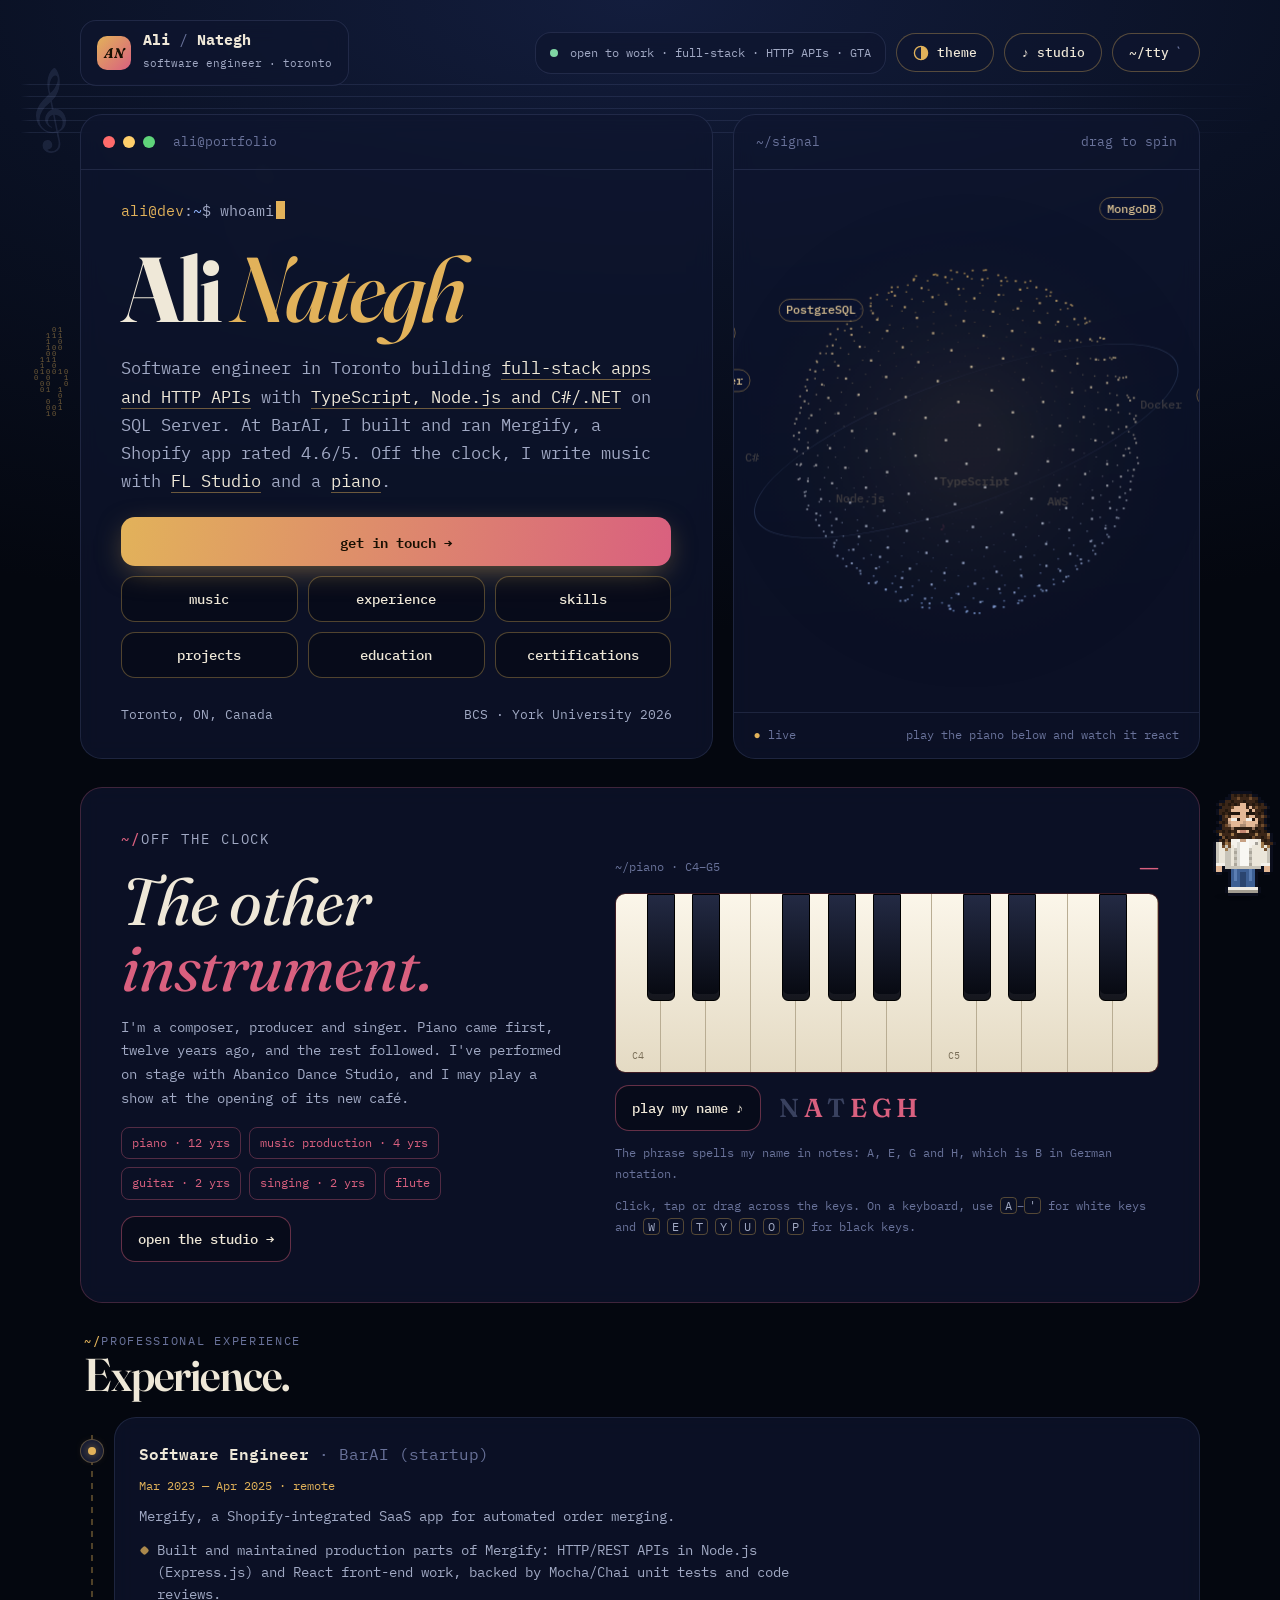
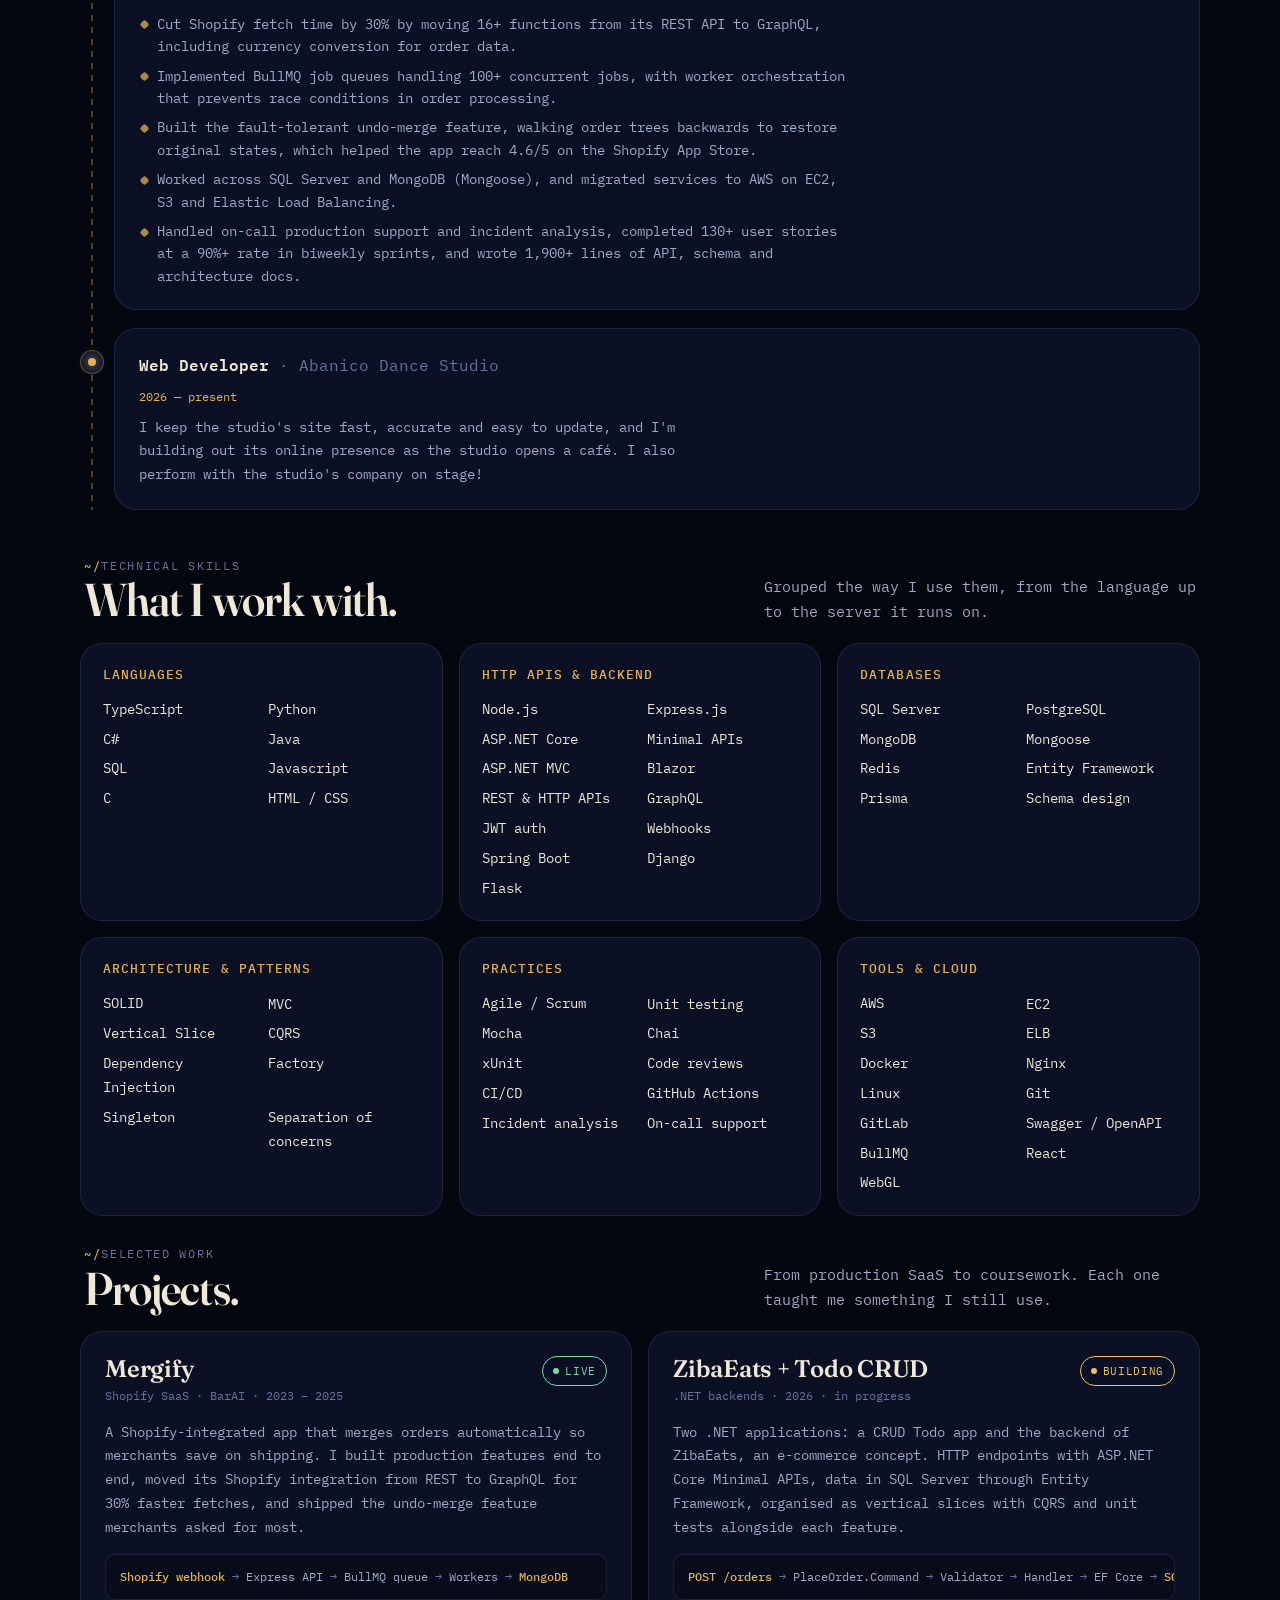
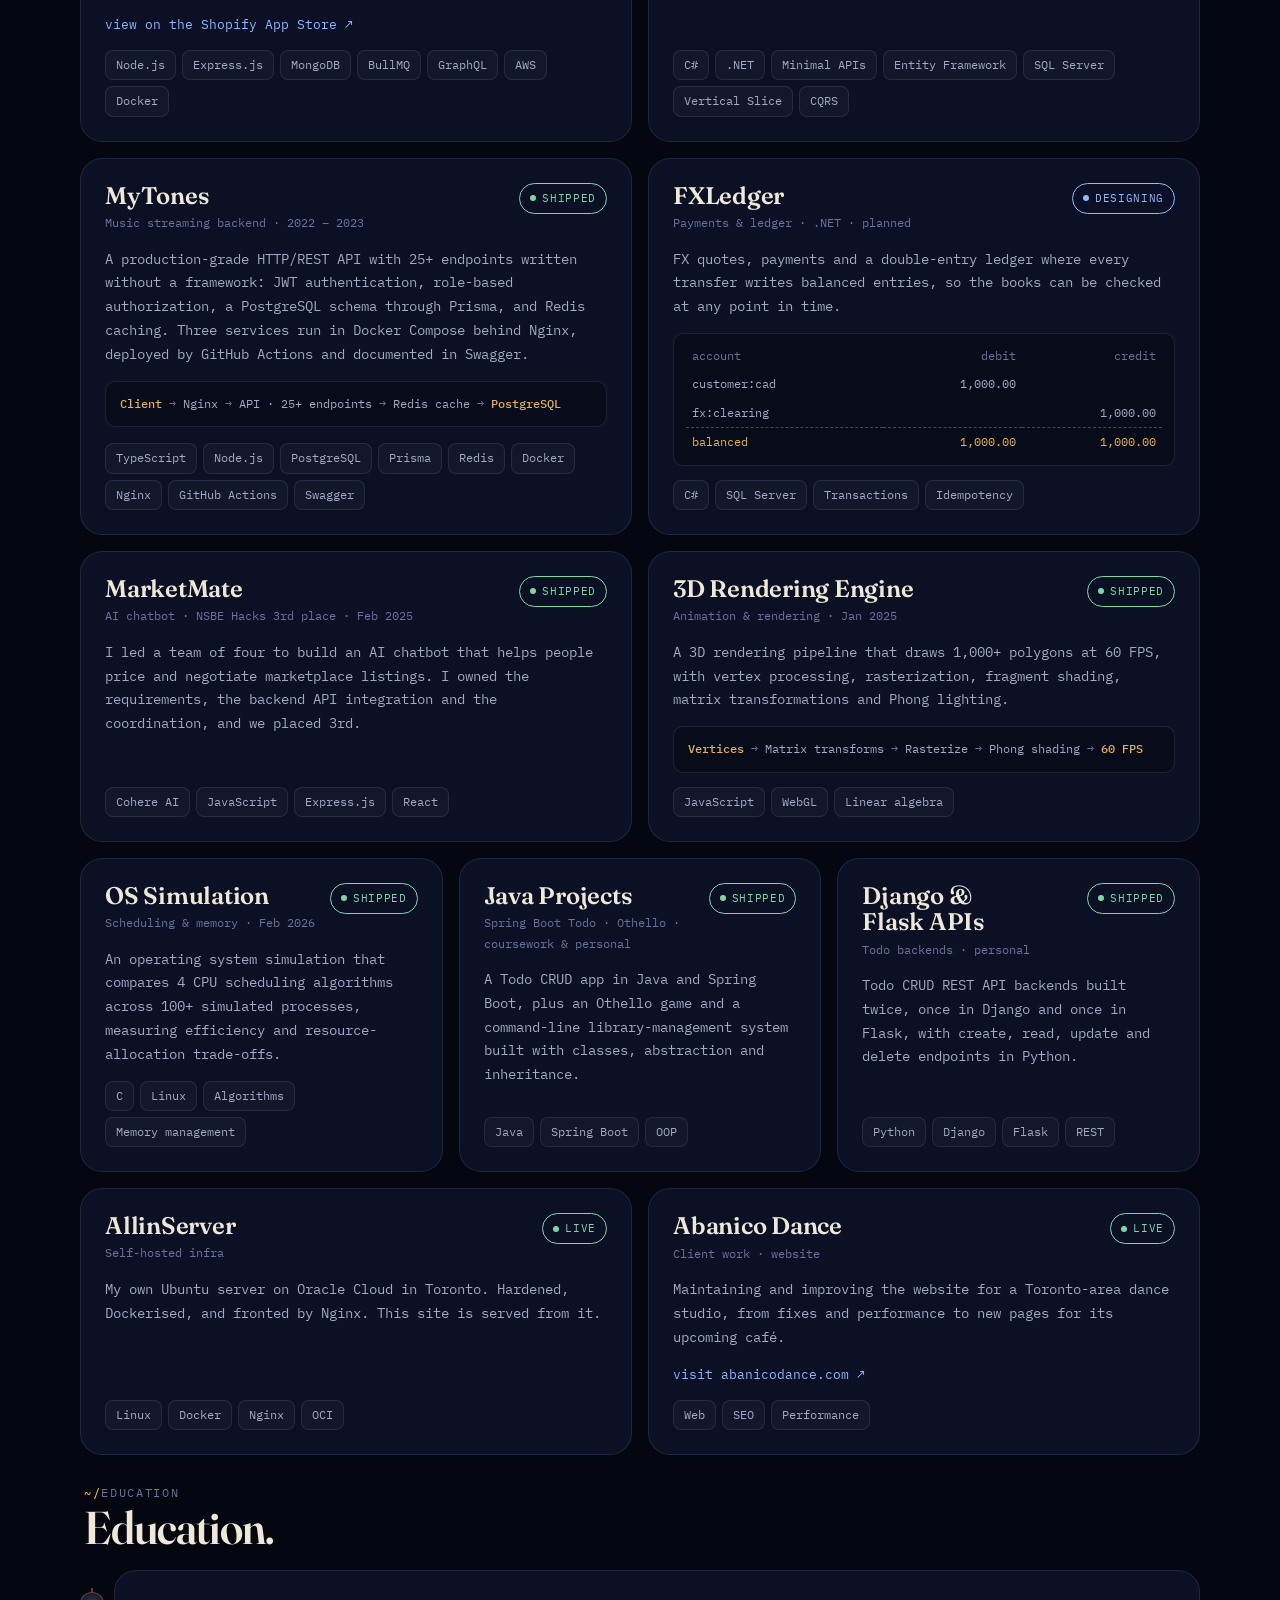
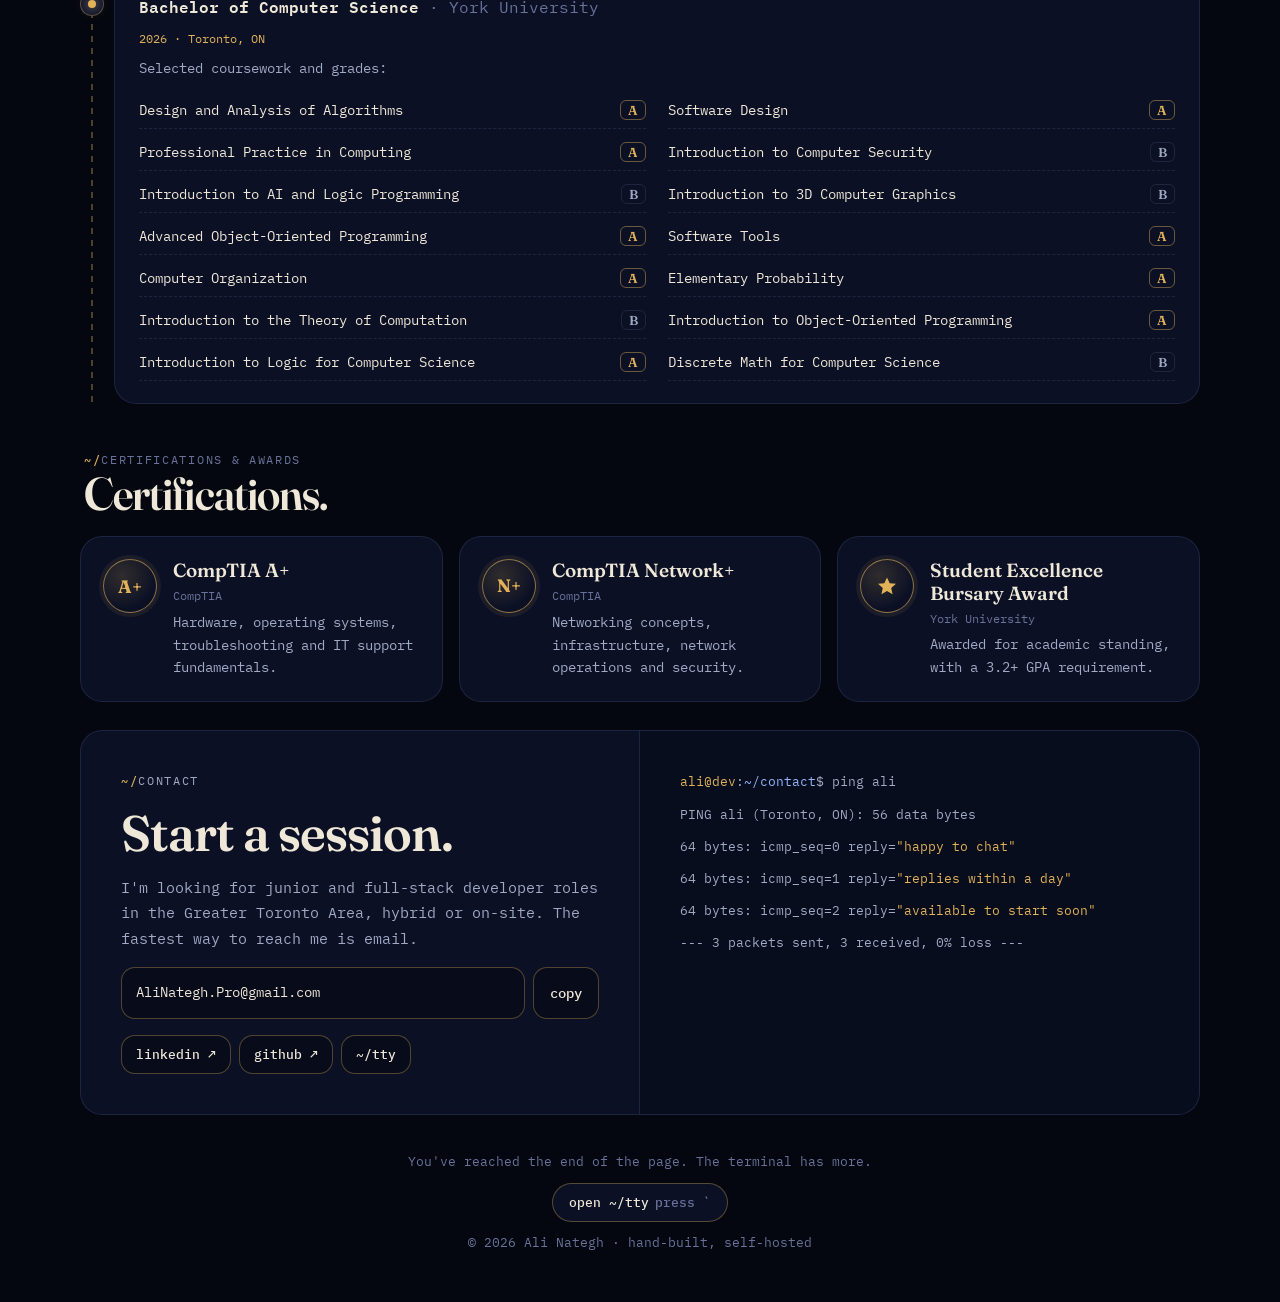
==== index.html @ 2c4c9e10 "Edit: business e" ====
<!doctype html>
<html lang="en">
    <head>
        <meta charset="utf-8" />
        <meta
            name="viewport"
            content="width=device-width, initial-scale=1, viewport-fit=cover"
        />
        <title>Ali Nategh | Software Engineer</title>
        <meta
            name="description"
            content="Ali Nategh, software engineer in Toronto. Full-stack apps and HTTP APIs with TypeScript, Node.js, C#/.NET and SQL Server. Previously built Mergify, a Shopify app, at BarAI."
        />
        <meta name="theme-color" content="#0a1124" />
        <link rel="canonical" href="https://alinategh.com/" />

        <!-- link previews (LinkedIn, iMessage, WhatsApp, Slack, X) -->
        <meta property="og:type" content="website" />
        <meta property="og:site_name" content="Ali Nategh" />
        <meta property="og:title" content="Ali Nategh | Software Engineer" />
        <meta
            property="og:description"
            content="Ali Nategh, software engineer in Toronto. Full-stack apps and HTTP APIs with TypeScript, Node.js, C#/.NET and SQL Server. Previously built Mergify, a Shopify app, at BarAI."
        />
        <meta property="og:url" content="https://alinategh.com/" />
        <meta
            property="og:image"
            content="https://alinategh.com/assets/og-image.jpg"
        />
        <meta property="og:image:width" content="1200" />
        <meta property="og:image:height" content="630" />
        <meta
            property="og:image:alt"
            content="Ali Nategh, Software Engineer. Full-stack and HTTP APIs with TypeScript, Node.js, C#/.NET and SQL Server."
        />
        <meta name="twitter:card" content="summary_large_image" />
        <meta
            name="twitter:image"
            content="https://alinategh.com/assets/og-image.jpg"
        />

        <link
            rel="icon"
            type="image/png"
            sizes="192x192"
            id="favIcon"
            data-variant="brass"
            href="assets/icons/brass-192.png"
        />
        <link rel="icon" href="favicon.ico" sizes="any" />
        <link
            rel="apple-touch-icon"
            sizes="180x180"
            id="favTouch"
            data-variant="brass"
            href="assets/icons/brass-180.png"
        />
        <link rel="preconnect" href="https://fonts.googleapis.com" />
        <link rel="preconnect" href="https://fonts.gstatic.com" crossorigin />
        <link
            rel="stylesheet"
            href="https://fonts.googleapis.com/css2?family=Fraunces:ital,opsz,wght@0,9..144,400..800;1,9..144,400..700&family=IBM+Plex+Mono:ital,wght@0,400;0,500;0,600;1,400&family=Noto+Music&display=swap"
        />
        <script type="application/ld+json">
            {
                "@context": "https://schema.org",
                "@type": "Person",
                "name": "Ali Nategh",
                "jobTitle": "Software Engineer",
                "address": {
                    "@type": "PostalAddress",
                    "addressLocality": "Toronto",
                    "addressRegion": "ON",
                    "addressCountry": "CA"
                },
                "alumniOf": {
                    "@type": "CollegeOrUniversity",
                    "name": "York University"
                },
                "sameAs": [
                    "https://www.linkedin.com/in/alinategh",
                    "https://github.com/Ali-Nategh"
                ],
                "knowsAbout": [
                    "TypeScript",
                    "JavaScript",
                    "Node.js",
                    "Express.js",
                    "C#",
                    ".NET",
                    "ASP.NET Core",
                    "SQL Server",
                    "PostgreSQL",
                    "MongoDB",
                    "Redis",
                    "GraphQL",
                    "Docker",
                    "AWS",
                    "Java",
                    "Python"
                ]
            }
        </script>
        <link rel="stylesheet" href="css/main.css" />
        <link rel="stylesheet" href="css/mini.css" />
        <script src="js/app.js" defer></script>
        <script src="js/bitnotes.js" defer></script>
        <script src="js/mini.js" defer></script>
    </head>
    <body>
        <noscript
            ><p style="padding: 24px; font-family: monospace">
                This site is built with JavaScript. Please enable it, or reach
                Ali at AliNategh.Pro@gmail.com.
            </p></noscript
        >
        <!-- ================= HOME ================= -->
        <main id="home" class="wrap">
            <header class="topbar" id="topbar"></header>
            <section class="hero" id="top">
                <div class="glass glow" id="heroMain"></div>
                <div class="glass signal">
                    <div class="term-chrome">
                        <span class="title">~/signal</span
                        ><span class="title" style="margin-left: auto"
                            >drag to spin</span
                        >
                    </div>
                    <canvas
                        id="sphere"
                        role="img"
                        aria-label="Interactive 3D sphere of points with the technologies Ali works with orbiting it. It pulses when piano notes are played."
                    ></canvas>
                    <div class="signal-foot">
                        <span><b>●</b> live</span
                        ><span>play the piano below and watch it react</span>
                    </div>
                </div>
            </section>
            <div id="sections" style="display: grid; gap: 28px"></div>
            <footer class="foot" id="footer"></footer>
        </main>

        <!-- ================= STUDIO ================= -->
        <main id="studio" class="wrap" hidden>
            <header class="topbar" id="studioTop"></header>
            <section class="studio-hero" id="studioHero"></section>
            <section
                class="inst-row"
                id="instRow"
                aria-label="Instruments"
            ></section>
            <section class="glass sheet-card" aria-label="Sheet music editor">
                <div class="toolbar" role="toolbar" aria-label="Sheet tools">
                    <div class="tgroup">
                        <button class="tb play" type="button" id="sPlay">
                            ▶ play
                        </button>
                        <button
                            class="tb"
                            type="button"
                            id="sLoop"
                            aria-pressed="false"
                            title="Loop"
                        >
                            ⟲ loop
                        </button>
                    </div>
                    <div class="tgroup" role="group" aria-label="Note or rest">
                        <button
                            class="tb"
                            type="button"
                            data-mode="note"
                            aria-pressed="true"
                            title="Note (N)"
                        >
                            note
                        </button>
                        <button
                            class="tb"
                            type="button"
                            data-mode="rest"
                            aria-pressed="false"
                            title="Rest (R)"
                        >
                            rest
                        </button>
                        <button
                            class="tb"
                            type="button"
                            id="sChord"
                            aria-pressed="false"
                            title="Chord mode (C): stack notes on the selected one. Or hold Shift."
                        >
                            + chord
                        </button>
                    </div>
                    <div
                        class="tgroup"
                        role="group"
                        aria-label="Duration"
                        id="durGroup"
                    ></div>
                    <div class="tgroup" role="group" aria-label="Accidental">
                        <button
                            class="tb"
                            type="button"
                            data-acc="0"
                            aria-pressed="true"
                            title="Natural (0)"
                        >
                            <span class="mus">♮</span>
                        </button>
                        <button
                            class="tb"
                            type="button"
                            data-acc="1"
                            aria-pressed="false"
                            title="Sharp (+)"
                        >
                            <span class="mus">♯</span>
                        </button>
                        <button
                            class="tb"
                            type="button"
                            data-acc="-1"
                            aria-pressed="false"
                            title="Flat (-)"
                        >
                            <span class="mus">♭</span>
                        </button>
                    </div>
                    <div class="tgroup">
                        <button
                            class="tb"
                            type="button"
                            id="sUndo"
                            title="Undo (Ctrl+Z)"
                        >
                            ↶ undo
                        </button>
                        <button
                            class="tb"
                            type="button"
                            id="sDel"
                            title="Delete selected (Backspace)"
                        >
                            ⌫ delete
                        </button>
                        <button
                            class="tb"
                            type="button"
                            id="sClear"
                            title="Remove every note"
                        >
                            clear
                        </button>
                    </div>
                    <div class="tgroup">
                        <label for="sTempo"
                            >tempo
                            <input
                                type="range"
                                id="sTempo"
                                min="40"
                                max="200"
                                step="2"
                                value="92"
                            /><span class="tempo-read" id="sTempoRead"
                                >92</span
                            ></label
                        >
                        <label for="sTime"
                            >time
                            <select id="sTime">
                                <option value="4/4">4/4</option>
                                <option value="3/4">3/4</option>
                                <option value="2/4">2/4</option>
                                <option value="3/8">3/8</option>
                                <option value="6/8">6/8</option>
                            </select></label
                        >
                    </div>
                    <div class="tgroup">
                        <button class="tb" type="button" id="sNew">
                            + new
                        </button>
                        <button class="tb" type="button" id="sSave">
                            save
                        </button>
                    </div>
                </div>
                <div class="paper" id="paper">
                    <input
                        id="sTitle"
                        class="s-title"
                        placeholder="Untitled"
                        aria-label="Sheet title"
                        maxlength="80"
                    />
                    <div class="s-meta">
                        <span class="tm" aria-label="Tempo"
                            >♩ = <b id="sTempoMeta">92</b></span
                        >
                        <label class="s-by" for="sComposer"
                            >by
                            <input
                                id="sComposer"
                                placeholder="your name"
                                aria-label="Composer name"
                                maxlength="60"
                        /></label>
                    </div>
                    <div class="svg-wrap">
                        <svg
                            id="sheetSvg"
                            aria-label="Sheet music staff. Click to add notes."
                        ></svg>
                    </div>
                    <p class="example-tag" id="exampleTag" hidden>
                        This is an example sheet. Edit it, or
                        <button type="button" id="exampleNew">
                            start a blank one</button
                        >.
                    </p>
                </div>
                <div class="s-status">
                    <span id="sInfo"></span><span id="sSaved"></span>
                </div>
                <div class="s-keys-wrap">
                    <div
                        class="s-keys"
                        id="sKeys"
                        aria-label="Keyboard: click a key to write that note"
                    ></div>
                </div>
                <p class="hint">
                    Keys: <kbd>A</kbd>–<kbd>'</kbd> white notes, <kbd>W</kbd>
                    <kbd>E</kbd> <kbd>T</kbd> <kbd>Y</kbd> <kbd>U</kbd>
                    <kbd>O</kbd> <kbd>P</kbd> black notes · <kbd>1</kbd>–<kbd
                        >5</kbd
                    >
                    whole to sixteenth · <kbd>.</kbd> dot · <kbd>R</kbd> add
                    rest · <kbd>C</kbd> chord mode, or hold
                    <kbd>Shift</kbd> while adding a note to stack it on the
                    selected one · <kbd>Shift</kbd>+<kbd>↑</kbd
                    ><kbd>↓</kbd> move one chord note · <kbd>↑</kbd
                    ><kbd>↓</kbd> pitch · <kbd>←</kbd><kbd>→</kbd> select ·
                    <kbd>Space</kbd> play
                </p>
            </section>
            <section class="glass sheets" aria-label="Sheet library">
                <div class="sheets-head"><div id="libHead"></div></div>
                <ul class="sheet-list lib-list" id="libList"></ul>
            </section>
            <section class="glass sheets" aria-label="Saved sheets">
                <div class="sheets-head">
                    <div>
                        <div id="sheetsTitle"></div>
                        <p id="sheetsWhere">Saved in this browser.</p>
                    </div>
                </div>
                <ul class="sheet-list" id="sheetList"></ul>
            </section>
        </main>

        <!-- ================= OVERLAYS ================= -->
        <div
            class="tty"
            id="tty"
            hidden
            role="dialog"
            aria-modal="true"
            aria-label="Interactive terminal"
        >
            <div class="tty-win">
                <div class="term-chrome">
                    <div class="lights" aria-hidden="true">
                        <i></i><i></i><i></i>
                    </div>
                    <span class="title" id="ttyTitle">ali@dev — zsh</span
                    ><button class="tty-close" type="button" id="ttyClose">
                        esc
                    </button>
                </div>
                <div class="tty-out" id="ttyOut"></div>
                <label class="tty-in"
                    ><span class="prompt" id="ttyPrompt"></span
                    ><input
                        id="ttyIn"
                        type="text"
                        autocomplete="off"
                        autocapitalize="off"
                        spellcheck="false"
                        aria-label="Terminal command"
                /></label>
            </div>
        </div>
        <div
            class="adm-bar"
            id="admBar"
            hidden
            role="region"
            aria-label="Site editor"
        >
            <span class="rec" aria-hidden="true"></span><b>Editing</b
            ><span class="state" id="admState">no changes</span
            ><span class="sp"></span>
            <button
                class="btn"
                type="button"
                id="admPage"
                title="Switch which page you are editing"
            >
                studio page →
            </button>
            <button
                class="btn"
                type="button"
                id="admTty"
                title="Edit terminal commands"
            >
                ⌨<span class="lbl"> terminal</span>
            </button>
            <button
                class="btn"
                type="button"
                id="admUndo"
                title="Undo last change"
            >
                ↶<span class="lbl"> undo</span>
            </button>
            <button class="btn" type="button" id="admPanelBtn">
                ☰<span class="lbl"> panel</span>
            </button>
            <button class="btn" type="button" id="admDiscard">discard</button>
            <button class="btn primary" type="button" id="admSave">save</button>
            <button class="btn" type="button" id="admDone">done</button>
        </div>
        <div class="adm-confirm" id="admConfirm" hidden>
            <span>You have unsaved changes.</span
            ><button class="btn primary" type="button" id="cSave">
                save &amp; exit</button
            ><button class="btn" type="button" id="cDiscard">discard</button
            ><button class="btn" type="button" id="cCancel">
                keep editing
            </button>
        </div>
        <aside class="adm-panel" id="admPanel" hidden aria-label="Editor panel">
            <div class="panel-head">
                <div class="tabs" role="tablist">
                    <button
                        type="button"
                        role="tab"
                        data-tab="site"
                        aria-selected="true"
                    >
                        Site</button
                    ><button
                        type="button"
                        role="tab"
                        data-tab="sections"
                        aria-selected="false"
                    >
                        Sections</button
                    ><button
                        type="button"
                        role="tab"
                        data-tab="item"
                        aria-selected="false"
                    >
                        Item</button
                    ><button
                        type="button"
                        role="tab"
                        data-tab="tty"
                        aria-selected="false"
                    >
                        Terminal
                    </button>
                </div>
                <button
                    class="panel-x"
                    type="button"
                    id="panelX"
                    aria-label="Close panel"
                >
                    ✕
                </button>
            </div>
            <div class="panel-body" id="panelBody"></div>
        </aside>
        <input
            type="file"
            id="importFile"
            accept="application/json,.json"
            hidden
        />
        <div
            class="theme-menu"
            id="themeMenu"
            role="menu"
            aria-label="Colour theme"
            hidden
        ></div>
        <div class="toast" id="toast" hidden role="status">
            <span id="toastMsg"></span
            ><button type="button" id="toastAct" hidden></button>
        </div>
    </body>
</html>
---- css/main.css ----
/* Layout: a concert hall after dark. One 1120px column of glass panels on deep navy; brass for what you touch, claret for what's playing.
   Views: #home (the site), #studio (the music room), and an edit mode over #home for the owner. */
:root{
  --bg-0:#04070f; --bg-1:#0a1124; --bg-2:#131d3d;
  --panel:rgba(14,22,46,.72); --panel-solid:#0c1430; --panel-2:#101a3a;
  --line:rgba(170,188,255,.12); --line-strong:rgba(226,178,90,.34);
  --text:#efe8d8; --muted:#a1a9c4; --dim:#69729a;
  --accent:#e2b25a; --accent-2:#d9607f; --cool:#93b6ff;
  --on-accent:#170f02;
  --paper:#f4eddd; --paper-2:#ebe2cd; --ink:#1a1f36; --ink-soft:#6b6a7a;
  --ok:#7fd6a4; --warn:#f0c264; --bad:#ff7a8a;
  --display:"Fraunces","Iowan Old Style","Palatino Linotype",Georgia,serif;
  --mono:"IBM Plex Mono","JetBrains Mono","SF Mono",Menlo,Consolas,monospace;
  --music:"Noto Music","Bravura Text","Segoe UI Symbol","Apple Symbols",serif;
  --r-lg:22px; --r-md:14px; --r-sm:10px;
  --sunk:rgba(0,0,0,.28); --sunk-2:rgba(0,0,0,.2); --hover-wash:rgba(255,255,255,.06); --chip-bg:rgba(255,255,255,.03);
  color-scheme:dark;
}
:root[data-palette="burgundy"]{
  --bg-0:#0b0306; --bg-1:#1a0810; --bg-2:#2e0f1d;
  --panel:rgba(40,12,24,.72); --panel-solid:#1d0911; --panel-2:#2a0f1b;
  --line:rgba(255,196,206,.12); --line-strong:rgba(240,184,130,.36);
  --text:#f6ebe4; --muted:#c9a8b1; --dim:#8c6672;
  --accent:#f0b882; --accent-2:#ff7d98; --cool:#ffc6b3; --on-accent:#1d0a03;
}
:root[data-palette="terminal"]{
  --bg-0:#05080b; --bg-1:#0c1218; --bg-2:#0f1922;
  --panel:rgba(12,19,25,.74); --panel-solid:#0b1117; --panel-2:#0f1820;
  --line:rgba(120,255,200,.11); --line-strong:rgba(120,255,200,.28);
  --text:#d7fbe8; --muted:#8aa79b; --dim:#5b6f66;
  --accent:#3ef5b8; --accent-2:#6cc8ff; --cool:#6cc8ff; --on-accent:#04110c;
}
:root[data-palette="light"]{
  --bg-0:#dde3ee; --bg-1:#eceff6; --bg-2:#fbfcfe;
  --panel:rgba(255,255,255,.76); --panel-solid:#ffffff; --panel-2:#f3f5fa;
  --line:rgba(26,38,82,.13); --line-strong:rgba(155,100,22,.42);
  --text:#151a31; --muted:#4b5371; --dim:#767d99;
  --accent:#9b6416; --accent-2:#b2385d; --cool:#2d57c8; --on-accent:#fffaf1;
  --ok:#24935a; --warn:#a8730e; --bad:#c23a4e;
  --sunk:rgba(26,38,82,.05); --sunk-2:rgba(26,38,82,.035); --hover-wash:rgba(26,38,82,.06); --chip-bg:rgba(26,38,82,.04);
  color-scheme:light;
}
/* Liquid glass: clear, heavily blurred panels with a bright rim over a colourful wallpaper */
:root[data-palette="glass"]{
  --bg-0:#0d1238; --bg-1:#1a1d52; --bg-2:#2b2f78;
  --panel:rgba(255,255,255,.10); --panel-solid:#262a63; --panel-2:rgba(255,255,255,.14);
  --line:rgba(255,255,255,.2); --line-strong:rgba(255,255,255,.4);
  --text:#ffffff; --muted:#dfe3f6; --dim:#aab1d6;
  --accent:#6cc4ff; --accent-2:#ff7db6; --cool:#8ce8ff; --on-accent:#0b1240;
  --ok:#5ee6a0; --warn:#ffd166; --bad:#ff7a8a;
  --sunk:rgba(255,255,255,.07); --sunk-2:rgba(255,255,255,.05); --hover-wash:rgba(255,255,255,.1); --chip-bg:rgba(255,255,255,.08);
  --rim:inset 0 1px 0 rgba(255,255,255,.55), inset 0 -1px 0 rgba(255,255,255,.12), inset 1px 0 0 rgba(255,255,255,.14), inset -1px 0 0 rgba(255,255,255,.14);
  --lift:0 24px 60px -24px rgba(6,8,40,.55);
  color-scheme:dark;
}
:root[data-palette="glass"] body{
  background:
    radial-gradient(42% 38% at 12% 8%, #ff7ab8 0%, transparent 70%),
    radial-gradient(40% 40% at 88% 14%, #6f7bff 0%, transparent 70%),
    radial-gradient(46% 42% at 76% 78%, #1fc8c0 0%, transparent 70%),
    radial-gradient(38% 36% at 8% 82%, #ffae57 0%, transparent 70%),
    radial-gradient(60% 50% at 46% 46%, #7a4dff 0%, transparent 72%),
    linear-gradient(165deg, #1c1656, #10204f 55%, #0b2a52) fixed;
  background-attachment:fixed;
}
:root[data-palette="glass"] .glass,
:root[data-palette="glass"] .tty-btn,
:root[data-palette="glass"] .btn:not(.primary),
:root[data-palette="glass"] .theme-menu,
:root[data-palette="glass"] .tty-win,
:root[data-palette="glass"] .adm-panel,
:root[data-palette="glass"] .adm-bar,
:root[data-palette="glass"] .now-playing{
  background:linear-gradient(150deg, rgba(255,255,255,.2), rgba(255,255,255,.06) 42%, rgba(255,255,255,.1)), rgba(22,26,74,.22);
  border:1px solid rgba(255,255,255,.24);
  -webkit-backdrop-filter:blur(26px) saturate(185%); backdrop-filter:blur(26px) saturate(185%);
  box-shadow:var(--rim), var(--lift);
}
:root[data-palette="glass"] .tty-win, :root[data-palette="glass"] .theme-menu, :root[data-palette="glass"] .adm-panel{background-color:rgba(22,26,74,.5)}
:root[data-palette="glass"] .btn:not(.primary):hover, :root[data-palette="glass"] .tty-btn:hover{background:linear-gradient(150deg, rgba(255,255,255,.3), rgba(255,255,255,.1) 45%, rgba(255,255,255,.16)), rgba(22,26,74,.18); border-color:rgba(255,255,255,.5)}
:root[data-palette="glass"] .btn.primary{box-shadow:inset 0 1px 0 rgba(255,255,255,.6), 0 10px 30px -10px rgba(108,196,255,.7)}
:root[data-palette="glass"] .tty-btn, :root[data-palette="glass"] .btn{border-radius:999px}
*{box-sizing:border-box}
[hidden]{display:none!important}
html{scroll-behavior:smooth;-webkit-text-size-adjust:100%}
body{
  margin:0;
  background:radial-gradient(120% 70% at 50% 0%, var(--bg-2), var(--bg-1) 45%, var(--bg-0)) fixed, var(--bg-0);
  color:var(--text); font:400 15px/1.7 var(--mono);
  padding-left:max(16px, env(safe-area-inset-left, 0px));
  padding-right:max(16px, env(safe-area-inset-right, 0px));
  padding-block:20px 48px; overflow-x:hidden;
}
body.editing{padding-block-end:120px}
/* five faint staff lines across the top of the hall, opened by a treble clef in the left gutter */
:root{--clef-x:calc(50vw - 560px - 44px)}   /* the clef ends 14px before the content column */
body::after{
  content:""; position:fixed; left:0; right:0; top:84px; height:60px; pointer-events:none; z-index:0;
  background:repeating-linear-gradient(to bottom, var(--line) 0 1px, transparent 1px 12px);
  opacity:.9;
  -webkit-mask-image:linear-gradient(90deg, transparent calc(var(--clef-x) - 16px), #000 calc(var(--clef-x) - 6px), #000 80%, transparent);
          mask-image:linear-gradient(90deg, transparent calc(var(--clef-x) - 16px), #000 calc(var(--clef-x) - 6px), #000 80%, transparent);
}
body::before{ /* treble clef from Noto Music (SIL OFL), scaled so its curl wraps the G line (12px staff spaces) */
  content:""; position:fixed; left:var(--clef-x); top:67.5px; width:30px; height:85.2px; pointer-events:none; z-index:0;
  background:var(--line); opacity:.9;
  -webkit-mask:url("data:image/svg+xml,%3Csvg xmlns='http://www.w3.org/2000/svg' viewBox='0 0 611 1732'%3E%3Cpath d='M264 533Q250 480 241.0 428.0Q232 376 232 322Q232 275 238.5 233.5Q245 192 257 157Q270 117 291.0 81.5Q312 46 335.5 23.0Q359 0 377 0Q401 0 443 85Q464 128 474.0 178.0Q484 228 484 285Q484 356 465.0 426.5Q446 497 409.5 559.0Q373 621 322 668L357 836Q372 834 382.0 833.0Q392 832 397 832Q458 832 506.0 866.5Q554 901 582.5 957.0Q611 1013 611 1080Q611 1157 571.5 1218.5Q532 1280 453 1309Q458 1326 482 1451Q488 1481 491.0 1498.5Q494 1516 495.0 1529.0Q496 1542 496 1559Q496 1609 471.5 1648.5Q447 1688 405.5 1710.0Q364 1732 313 1732Q261 1732 221.0 1712.5Q181 1693 158.0 1658.5Q135 1624 135 1579Q135 1531 161.5 1499.0Q188 1467 237 1467Q279 1467 305.5 1497.5Q332 1528 332 1570Q332 1606 307.0 1633.0Q282 1660 242 1660H232Q258 1699 314 1699Q383 1699 422.0 1654.0Q461 1609 461 1539Q461 1522 457.0 1493.5Q453 1465 443 1425Q433 1385 427.5 1359.0Q422 1333 420 1322Q386 1332 340 1332Q254 1332 172 1282Q92 1232 46.0 1150.0Q0 1068 0 973Q0 883 41 804Q82 725 142.5 659.0Q203 593 264 533ZM291 508Q314 496 340.0 463.5Q366 431 390.0 389.0Q414 347 429.0 304.5Q444 262 444 228Q444 192 433.0 171.0Q422 150 395 150Q371 150 348.5 172.0Q326 194 308.5 230.5Q291 267 281.0 312.0Q271 357 271 404Q271 436 277.5 462.0Q284 488 291 508ZM348 955Q321 961 297.0 980.5Q273 1000 258.5 1027.5Q244 1055 244 1086Q244 1111 257.0 1137.5Q270 1164 289 1180Q302 1192 315 1198Q330 1205 330 1211Q330 1214 320 1217Q282 1208 251.5 1183.0Q221 1158 203.5 1122.5Q186 1087 186 1047Q186 1004 203.5 964.0Q221 924 252.5 892.0Q284 860 324 844L295 693Q179 787 124.5 877.5Q70 968 70 1057Q70 1122 104.0 1178.0Q138 1234 197.0 1268.5Q256 1303 330 1303Q350 1303 370.5 1299.0Q391 1295 414 1289ZM445 1279Q543 1237 543 1107Q543 1064 521.0 1028.5Q499 993 462.0 972.0Q425 951 379 951Z'/%3E%3C/svg%3E") center/100% 100% no-repeat;
          mask:url("data:image/svg+xml,%3Csvg xmlns='http://www.w3.org/2000/svg' viewBox='0 0 611 1732'%3E%3Cpath d='M264 533Q250 480 241.0 428.0Q232 376 232 322Q232 275 238.5 233.5Q245 192 257 157Q270 117 291.0 81.5Q312 46 335.5 23.0Q359 0 377 0Q401 0 443 85Q464 128 474.0 178.0Q484 228 484 285Q484 356 465.0 426.5Q446 497 409.5 559.0Q373 621 322 668L357 836Q372 834 382.0 833.0Q392 832 397 832Q458 832 506.0 866.5Q554 901 582.5 957.0Q611 1013 611 1080Q611 1157 571.5 1218.5Q532 1280 453 1309Q458 1326 482 1451Q488 1481 491.0 1498.5Q494 1516 495.0 1529.0Q496 1542 496 1559Q496 1609 471.5 1648.5Q447 1688 405.5 1710.0Q364 1732 313 1732Q261 1732 221.0 1712.5Q181 1693 158.0 1658.5Q135 1624 135 1579Q135 1531 161.5 1499.0Q188 1467 237 1467Q279 1467 305.5 1497.5Q332 1528 332 1570Q332 1606 307.0 1633.0Q282 1660 242 1660H232Q258 1699 314 1699Q383 1699 422.0 1654.0Q461 1609 461 1539Q461 1522 457.0 1493.5Q453 1465 443 1425Q433 1385 427.5 1359.0Q422 1333 420 1322Q386 1332 340 1332Q254 1332 172 1282Q92 1232 46.0 1150.0Q0 1068 0 973Q0 883 41 804Q82 725 142.5 659.0Q203 593 264 533ZM291 508Q314 496 340.0 463.5Q366 431 390.0 389.0Q414 347 429.0 304.5Q444 262 444 228Q444 192 433.0 171.0Q422 150 395 150Q371 150 348.5 172.0Q326 194 308.5 230.5Q291 267 281.0 312.0Q271 357 271 404Q271 436 277.5 462.0Q284 488 291 508ZM348 955Q321 961 297.0 980.5Q273 1000 258.5 1027.5Q244 1055 244 1086Q244 1111 257.0 1137.5Q270 1164 289 1180Q302 1192 315 1198Q330 1205 330 1211Q330 1214 320 1217Q282 1208 251.5 1183.0Q221 1158 203.5 1122.5Q186 1087 186 1047Q186 1004 203.5 964.0Q221 924 252.5 892.0Q284 860 324 844L295 693Q179 787 124.5 877.5Q70 968 70 1057Q70 1122 104.0 1178.0Q138 1234 197.0 1268.5Q256 1303 330 1303Q350 1303 370.5 1299.0Q391 1295 414 1289ZM445 1279Q543 1237 543 1107Q543 1064 521.0 1028.5Q499 993 462.0 972.0Q425 951 379 951Z'/%3E%3C/svg%3E") center/100% 100% no-repeat;
}
@media (max-width:1229px){ /* below this the gutter is thinner than the clef, and the cards would cut it in half */
  body::before{display:none}
  body::after{-webkit-mask-image:linear-gradient(90deg, transparent, #000 20%, #000 80%, transparent); mask-image:linear-gradient(90deg, transparent, #000 20%, #000 80%, transparent)}
}
.wrap{max-width:1120px; margin:0 auto; position:relative; z-index:1; display:grid; gap:28px}
a{color:var(--cool); text-decoration:none}
a:hover{text-decoration:underline; text-underline-offset:3px}
:focus-visible{outline:2px solid var(--accent); outline-offset:3px; border-radius:8px}
::selection{background:color-mix(in srgb, var(--accent) 35%, transparent)}
h1,h2,h3{margin:0; text-wrap:balance}
p{margin:0}
button{font-family:inherit}

/* ---------- shared surfaces ---------- */
.glass{position:relative; background:var(--panel); border:1px solid var(--line); border-radius:var(--r-lg); backdrop-filter:blur(10px); -webkit-backdrop-filter:blur(10px)}
.glow{--mx:50%; --my:-300px}
.glow::before{content:""; position:absolute; inset:0; border-radius:inherit; pointer-events:none;
  background:radial-gradient(420px circle at var(--mx) var(--my), color-mix(in srgb, var(--accent) 9%, transparent), transparent 45%); opacity:0; transition:opacity .3s}
.glow::after{content:""; position:absolute; inset:-1px; border-radius:inherit; pointer-events:none; padding:1px;
  background:radial-gradient(260px circle at var(--mx) var(--my), color-mix(in srgb, var(--accent) 75%, transparent), transparent 60%);
  -webkit-mask:linear-gradient(#000 0 0) content-box, linear-gradient(#000 0 0); -webkit-mask-composite:xor; mask-composite:exclude; opacity:0; transition:opacity .3s}
.glow:hover::before,.glow:hover::after{opacity:1}
.eyebrow{font-size:12px; letter-spacing:.14em; text-transform:uppercase; color:var(--dim)}
.eyebrow b{color:var(--accent); font-weight:500}
.sec{display:grid; gap:18px; position:relative}
.sec-head{display:flex; flex-wrap:wrap; align-items:end; justify-content:space-between; gap:12px 24px; padding:0 4px}
.sec-head h2{font-family:var(--display); font-size:clamp(30px,4.6vw,46px); font-weight:600; letter-spacing:-.02em; line-height:1.05; font-variation-settings:"opsz" 96}
.sec-head > p{color:var(--muted); max-width:48ch}
.prompt{color:var(--muted)}
.prompt .u{color:var(--accent)} .prompt .p{color:var(--cool)}

/* ---------- top bar ---------- */
.topbar{display:flex; justify-content:space-between; align-items:center; gap:12px; flex-wrap:wrap}
.pill{display:flex; align-items:center; gap:12px; padding:10px 16px; border-radius:16px}
.brand{color:inherit} .brand:hover{text-decoration:none}
.brand-mark{width:34px; height:34px; border-radius:10px; display:grid; place-items:center; font:700 14px var(--display); font-style:italic;
  background:linear-gradient(135deg, var(--accent), var(--accent-2)); color:var(--on-accent)}
.brand b{display:block; font-size:15px; line-height:1.2} .brand b .sl{color:var(--dim); font-weight:400}
.brand small{font-size:11px; color:var(--muted)}
.top-right{display:flex; gap:10px; align-items:center; flex-wrap:wrap}
.status{font-size:12px; color:var(--muted); padding:10px 14px}
.dot{width:8px; height:8px; border-radius:50%; background:var(--ok); flex:none; animation:ping 2.4s infinite}
@keyframes ping{0%{box-shadow:0 0 0 0 color-mix(in srgb, var(--ok) 55%, transparent)}70%{box-shadow:0 0 0 9px transparent}100%{box-shadow:0 0 0 0 transparent}}
.tty-btn{font:500 13px var(--mono); color:var(--text); background:var(--panel); border:1px solid var(--line-strong); border-radius:999px;
  padding:10px 16px; cursor:pointer; transition:transform .2s, border-color .2s, box-shadow .2s; text-decoration:none!important; display:inline-flex; gap:6px; align-items:center}
.tty-btn:hover{border-color:var(--accent); box-shadow:0 0 22px color-mix(in srgb, var(--accent) 25%, transparent); transform:translateY(-1px)}
.tty-btn kbd{font:inherit; color:var(--dim)}
.edit-btn{border-color:var(--accent-2)}

/* ---------- hero ---------- */
.hero{display:grid; grid-template-columns:minmax(0,1.15fr) minmax(0,.85fr); gap:20px}
.term-chrome{display:flex; align-items:center; gap:10px; padding:16px 22px; border-bottom:1px solid var(--line)}
.lights{display:flex; gap:8px}
.lights i{width:12px; height:12px; border-radius:50%; display:block}
.lights i:nth-child(1){background:#ff6b6b} .lights i:nth-child(2){background:#ffcf6b} .lights i:nth-child(3){background:#5fd47a}
.term-chrome .title{font-size:13px; color:var(--dim); margin-left:8px}
.term-body{padding:28px clamp(20px,4vw,40px) 32px; display:grid; gap:22px}
.caret{display:inline-block; width:.6em; height:1.15em; vertical-align:-.2em; background:var(--accent); margin-left:2px; animation:blink 1.1s steps(1) infinite}
@keyframes blink{50%{opacity:0}}
.hero h1{font-family:var(--display); font-size:clamp(48px,8.4vw,92px); font-weight:700; line-height:.95; letter-spacing:-.03em; font-variation-settings:"opsz" 144; color:var(--text)}
.hero h1 em{font-style:italic; font-weight:500; color:var(--accent)}
.hero .bio{color:var(--muted); font-size:clamp(15px,1.6vw,16.5px); max-width:58ch}
.hero .bio em{font-style:normal; color:var(--text); border-bottom:1px solid color-mix(in srgb, var(--accent) 45%, transparent)}
.actions{display:grid; grid-template-columns:repeat(var(--cols,2),minmax(0,1fr)); gap:10px}
.btn{display:flex; align-items:center; justify-content:center; gap:8px; font:500 14px var(--mono); color:var(--text);
  padding:13px 16px; border-radius:var(--r-md); border:1px solid var(--line-strong); background:var(--sunk);
  cursor:pointer; text-decoration:none!important; transition:transform .2s, border-color .2s, background .2s}
.btn:hover{border-color:var(--accent); background:color-mix(in srgb, var(--accent) 8%, var(--sunk)); transform:translateY(-2px)}
.btn:disabled{opacity:.5; cursor:default; transform:none}
.btn.primary{color:var(--on-accent); font-weight:600; border:0; background:linear-gradient(100deg, var(--accent), var(--accent-2));
  box-shadow:0 8px 30px -8px color-mix(in srgb, var(--accent) 55%, transparent); position:relative; overflow:hidden}
.actions .btn.primary{grid-column:1/-1}
.btn.primary::after{content:""; position:absolute; inset:0; background:linear-gradient(110deg, transparent 30%, rgba(255,255,255,.45) 50%, transparent 70%); transform:translateX(-120%); transition:transform .7s}
.btn.primary:hover::after{transform:translateX(120%)}
.btn .arrow{transition:transform .2s} .btn:hover .arrow{transform:translateX(3px)}
.term-foot{display:flex; justify-content:space-between; align-items:center; gap:10px; flex-wrap:wrap; color:var(--muted); font-size:13px; padding-top:4px}
.signal{display:flex; flex-direction:column; overflow:hidden; min-height:420px}
.signal .term-chrome .title{margin-left:0}
.signal canvas{flex:1; width:100%; min-height:300px; display:block; cursor:grab; touch-action:pan-y}
.signal canvas:active{cursor:grabbing}
.signal-foot{display:flex; justify-content:space-between; gap:10px; padding:12px 20px; border-top:1px solid var(--line); font-size:12px; color:var(--dim)}
.signal-foot b{color:var(--accent); font-weight:500}

/* ---------- projects ---------- */
.grid{display:grid; grid-template-columns:repeat(6,minmax(0,1fr)); gap:16px}
.card{padding:24px; display:flex; flex-direction:column; gap:14px; transition:transform .25s, border-color .25s}
.card:hover{transform:translateY(-4px); border-color:var(--line-strong)}
.card.span-3{grid-column:span 3} .card.span-2{grid-column:span 2}
.card-top{display:flex; justify-content:space-between; align-items:start; gap:12px}
.card h3{font-family:var(--display); font-size:24px; font-weight:600; letter-spacing:-.01em; line-height:1.1}
.card .sub{font-size:12px; color:var(--dim); margin-top:4px}
.card p{color:var(--muted); font-size:14px}
.chip{font-size:11px; letter-spacing:.06em; text-transform:uppercase; white-space:nowrap; padding:5px 10px; border-radius:999px; border:1px solid currentColor; display:inline-flex; align-items:center; gap:6px}
.chip::before{content:""; width:6px; height:6px; border-radius:50%; background:currentColor}
.chip.live{color:var(--ok)} .chip.build{color:var(--warn)} .chip.plan{color:var(--cool)} .chip.paused{color:var(--dim)}
.tags{display:flex; flex-wrap:wrap; gap:6px; margin-top:auto}
.tags > span{font-size:12px; color:var(--muted); padding:4px 10px; border-radius:8px; background:var(--chip-bg); border:1px solid var(--line); transition:color .2s, border-color .2s}
.card:hover .tags > span{color:var(--text); border-color:var(--line-strong)}
.flow{font-size:12px; color:var(--muted); background:var(--sunk); border:1px solid var(--line); border-radius:var(--r-sm); padding:12px 14px; overflow-x:auto; white-space:nowrap}
.flow b{color:var(--accent); font-weight:500} .flow i{font-style:normal; color:var(--dim)}
.ledger-wrap{background:var(--sunk); border:1px solid var(--line); border-radius:var(--r-sm); padding:8px 12px; overflow-x:auto}
.ledger{width:100%; border-collapse:collapse; font-size:12px; font-variant-numeric:tabular-nums}
.ledger th{color:var(--dim); font-weight:400; text-align:left; padding:4px 6px}
.ledger td{padding:4px 6px; color:var(--muted)} .ledger .n{text-align:right}
.ledger tr.sum td{color:var(--accent); border-top:1px dashed var(--line-strong)}
.ledger tr.sum.off td{color:var(--bad)}
.card a.more{font-size:13px; align-self:flex-start}

/* ---------- experience ---------- */
.timeline{display:grid; position:relative; padding-left:34px}
.timeline::before{content:""; position:absolute; left:11px; top:18px; bottom:18px; width:2px; background:repeating-linear-gradient(to bottom, var(--line-strong) 0 6px, transparent 6px 12px)}
.t-item{position:relative; padding-bottom:18px}
.t-item:last-child{padding-bottom:0}
.t-node{position:absolute; left:-34px; top:22px; width:24px; height:24px; border-radius:50%; background:var(--panel-solid); border:1px solid var(--line-strong); display:grid; place-items:center}
.t-node::after{content:""; width:8px; height:8px; border-radius:50%; background:var(--accent); box-shadow:0 0 12px var(--accent)}
.t-card{padding:22px 24px; display:grid; gap:8px; transition:transform .25s, border-color .25s}
.t-card:hover{transform:translateX(4px); border-color:var(--line-strong)}
.t-card h3{font-size:16px; font-weight:600}
.t-card h3 .org{color:var(--dim); font-weight:400}
.t-card .when{font-size:12px; color:var(--accent)}
.t-card p{color:var(--muted); font-size:14px; max-width:70ch}
.certs{display:grid; grid-template-columns:repeat(3,minmax(0,1fr)); gap:16px}
.cert{padding:22px; display:flex; gap:16px; align-items:flex-start; transition:transform .25s, border-color .25s}
.cert:hover{transform:translateY(-3px); border-color:var(--line-strong)}
.cert .badge svg{display:block}
.cert .badge{line-height:1; flex:none; min-width:54px; height:54px; padding:0 6px; border-radius:50%; display:grid; place-items:center; font:700 18px var(--display); color:var(--accent);
  border:1.5px solid color-mix(in srgb, var(--accent) 60%, transparent); background:radial-gradient(circle at 35% 30%, color-mix(in srgb, var(--accent) 18%, transparent), transparent 70%); box-shadow:0 0 0 4px color-mix(in srgb, var(--accent) 8%, transparent)}
.cert-body{display:grid; gap:4px; min-width:0}
.cert h3{font:600 19px/1.2 var(--display)}
.cert .issuer{font-size:12px; color:var(--dim)}
.cert-body > p:not(.issuer){font-size:13.5px; color:var(--muted)}
.certs .add-item{grid-column:auto; min-height:0}
@media (max-width:960px){ .certs{grid-template-columns:1fr} }
.courses{list-style:none; margin:4px 0 0; padding:0; display:grid; grid-template-columns:repeat(2,minmax(0,1fr)); gap:6px 22px}
.courses li{display:grid; grid-template-columns:minmax(0,1fr) auto; align-items:baseline; gap:10px; font-size:13.5px; padding:6px 0; border-bottom:1px dashed var(--line)}
.courses .code{font-size:11.5px; color:var(--dim); letter-spacing:.04em; white-space:nowrap}
.courses .cname{color:var(--text); min-width:0}
.courses .grade{font:600 13px var(--display); color:var(--muted); min-width:2.4ch; text-align:center; padding:1px 7px; border-radius:6px; border:1px solid var(--line)}
.courses .grade.top{color:var(--accent); border-color:color-mix(in srgb, var(--accent) 45%, transparent)}
@media (max-width:760px){ .courses{grid-template-columns:1fr} }
.t-points{margin:2px 0 0; padding:0; list-style:none; display:grid; gap:7px; max-width:80ch}
.t-points li{position:relative; padding-left:18px; color:var(--muted); font-size:14px; line-height:1.6}
.t-points li::before{content:""; position:absolute; left:2px; top:.62em; width:7px; height:7px; border-radius:2px; background:var(--accent); opacity:.75; transform:rotate(45deg)}

/* ---------- stack ---------- */
.stack{display:grid; grid-template-columns:repeat(3,minmax(0,1fr)); gap:16px}
.stack .glass{padding:20px 22px; display:grid; gap:12px; align-content:start}
.stack h3{font-size:13px; font-weight:500; color:var(--accent); letter-spacing:.08em; text-transform:uppercase}
.stack ul{list-style:none; margin:0; padding:0; display:grid; grid-template-columns:repeat(2,minmax(0,1fr)); gap:6px 14px}
@media (max-width:640px){ .stack ul{grid-template-columns:1fr} }
.stack li{font-size:14px; display:flex; align-items:baseline; gap:6px; min-width:0; overflow-wrap:anywhere}
.stack li small{color:var(--dim); font-size:12px}

/* ---------- music ---------- */
.music{padding:clamp(22px,4vw,40px); display:grid; grid-template-columns:minmax(0,.9fr) minmax(0,1.1fr); gap:clamp(22px,4vw,48px); align-items:center;
  border-color:color-mix(in srgb, var(--accent-2) 26%, transparent); --accent:var(--accent-2)}
.music h2{font-family:var(--display); font-weight:400; font-style:italic; font-size:clamp(42px,6vw,66px); line-height:1; letter-spacing:-.015em}
.music h2 em{color:var(--accent-2)}
.music .copy{display:grid; gap:16px; align-content:start}
.music .copy p{color:var(--muted); font-size:14px}
.instruments{display:flex; flex-wrap:wrap; gap:8px}
.instruments > span{font-size:12px; padding:5px 10px; border-radius:8px; border:1px solid color-mix(in srgb, var(--accent-2) 35%, transparent); color:var(--accent-2)}
.piano-box{display:grid; gap:12px; min-width:0}
.piano-head{display:flex; justify-content:space-between; align-items:center; gap:10px; flex-wrap:wrap; font-size:12px; color:var(--dim)}
.note-read{font:600 24px var(--display); color:var(--accent-2); min-width:3ch; text-align:right}
.piano{position:relative; display:flex; height:180px; user-select:none; -webkit-user-select:none; touch-action:none; border-radius:var(--r-sm); overflow:hidden;
  border:1px solid color-mix(in srgb, var(--accent-2) 28%, transparent); background:#000}
.wk{flex:1; position:relative; background:linear-gradient(#fbf6ea, #e4dac3); border-right:1px solid #b9ad93; cursor:pointer; display:flex; align-items:flex-end; justify-content:center;
  padding-bottom:8px; font-size:10px; color:#7a6f58; transition:background .08s}
.wk:last-child{border-right:0}
.wk.on{background:linear-gradient(#fff, var(--accent-2)); color:#2a0812}
.bk{position:absolute; top:0; height:60%; background:linear-gradient(#232a44, #06080f); border-radius:0 0 6px 6px; z-index:2; cursor:pointer; border:1px solid #000;
  box-shadow:inset 0 -6px 0 rgba(255,255,255,.06); transition:background .08s}
.bk.on{background:linear-gradient(#5a1b2c, var(--accent-2))}
.piano-actions{display:flex; gap:10px 18px; flex-wrap:wrap; align-items:center}
.name-notes{display:flex; gap:.16em; font:600 26px/1 var(--display); letter-spacing:.02em; user-select:none}
.name-notes .nn{display:inline-block; transition:color .25s, opacity .25s, transform .25s, text-shadow .25s}
.name-notes .nn.off{color:var(--dim); opacity:.5}
.name-notes .nn.on{color:var(--accent-2)}
.name-notes .nn.lit{color:var(--text); transform:translateY(-3px); text-shadow:0 0 16px var(--accent-2), 0 0 2px var(--accent-2)}
/* the pill that shows a studio sheet is still playing while you're on the home page */
.now-playing{position:fixed; z-index:60; left:50%; transform:translateX(-50%); bottom:calc(18px + env(safe-area-inset-bottom, 0px)); display:flex; align-items:center; gap:4px; padding:5px;
  border-radius:999px; background:var(--panel-solid); border:1px solid var(--line-strong); box-shadow:0 16px 40px -14px rgba(0,0,0,.6); max-width:calc(100vw - 120px)}
.now-playing button{font:500 13px var(--mono); color:var(--text); background:none; border:0; border-radius:999px; padding:8px 12px; cursor:pointer; display:flex; align-items:center; gap:10px; min-width:0}
.now-playing button:hover{background:var(--hover-wash)}
.now-playing [data-np="stop"]{color:var(--accent-2); padding:8px 12px}
.np-t{white-space:nowrap; overflow:hidden; text-overflow:ellipsis}
.np-eq{display:flex; align-items:flex-end; gap:2px; height:12px; flex:none}
.np-eq i{width:3px; height:100%; background:var(--accent); border-radius:1px; animation:np-eq .9s ease-in-out infinite; transform-origin:bottom}
.np-eq i:nth-child(2){animation-delay:-.3s} .np-eq i:nth-child(3){animation-delay:-.6s}
@keyframes np-eq{0%,100%{transform:scaleY(.3)} 50%{transform:scaleY(1)}}
@media (prefers-reduced-motion: reduce){ .np-eq i{animation:none; transform:scaleY(.7)} }
.btn.claret{border-color:color-mix(in srgb, var(--accent-2) 45%, transparent)}
.btn.claret:hover{border-color:var(--accent-2); background:color-mix(in srgb, var(--accent-2) 10%, var(--sunk))}
.hint{font-size:12px; color:var(--dim)}
.hint kbd{font:inherit; color:var(--muted); border:1px solid var(--line-strong); border-radius:4px; padding:0 4px}

/* ---------- contact ---------- */
.contact{display:grid; grid-template-columns:minmax(0,1fr) minmax(0,1fr); overflow:hidden}
.contact .left{padding:clamp(22px,4vw,40px); display:grid; gap:16px; align-content:start; border-right:1px solid var(--line)}
.contact h2{font-family:var(--display); font-size:clamp(32px,4.8vw,50px); font-weight:600; letter-spacing:-.02em; line-height:1.02}
.contact .left > p{color:var(--muted)}
.mailrow{display:flex; gap:8px; align-items:stretch; flex-wrap:wrap}
.mail{flex:1 1 220px; min-width:0; padding:13px 14px; border-radius:var(--r-md); border:1px solid var(--line-strong); background:var(--sunk); color:var(--text); font-size:14px; overflow-wrap:anywhere; user-select:all}
.links{display:flex; flex-wrap:wrap; gap:8px}
.links .btn{padding:10px 14px; font-size:13px}
.link-wrap{position:relative; display:inline-flex}
.contact .right{padding:clamp(22px,4vw,40px); display:grid; gap:10px; align-content:start; font-size:13px; color:var(--muted); background:var(--sunk-2)}
.contact .right .ok{color:var(--accent)} .contact .right .k{color:var(--cool)}
footer.foot{text-align:center; color:var(--dim); font-size:13px; display:grid; gap:10px; justify-items:center; padding-top:8px}

/* ---------- terminal overlay ---------- */
.tty{position:fixed; inset:0; z-index:70; display:grid; place-items:center;
  padding:max(16px, env(safe-area-inset-top,0px)) max(16px, env(safe-area-inset-right,0px)) max(16px, env(safe-area-inset-bottom,0px)) max(16px, env(safe-area-inset-left,0px));
  background:rgba(2,3,8,.72); backdrop-filter:blur(6px); -webkit-backdrop-filter:blur(6px)}
.tty-win{width:min(780px,100%); height:min(560px,82vh); display:flex; flex-direction:column; background:var(--panel-solid); border:1px solid var(--line-strong);
  border-radius:var(--r-lg); box-shadow:0 30px 80px -20px #000, 0 0 60px -30px var(--accent); overflow:hidden; animation:pop .22s ease-out}
@keyframes pop{from{transform:translateY(10px) scale(.98); opacity:.6}}
.tty-win .term-chrome{padding:12px 16px}
.tty-close{margin-left:auto; background:none; border:1px solid var(--line-strong); color:var(--muted); border-radius:8px; font:12px var(--mono); padding:4px 10px; cursor:pointer}
.tty-close:hover{color:var(--text); border-color:var(--accent)}
.tty-out{flex:1; overflow-y:auto; padding:16px 18px; font-size:13.5px; line-height:1.65; white-space:pre-wrap; overflow-wrap:anywhere}
.tty-out .c{color:var(--accent)} .tty-out .b{color:var(--cool)} .tty-out .d{color:var(--dim)} .tty-out .a{color:var(--accent-2)} .tty-out .e{color:var(--bad)}
.tty-in{display:flex; gap:8px; align-items:center; padding:12px 18px; border-top:1px solid var(--line); font-size:13.5px}
.tty-in input{flex:1; min-width:0; background:none; border:0; outline:none; color:var(--text); font:inherit; caret-color:var(--accent)}
.toast{position:fixed; left:50%; bottom:calc(24px + env(safe-area-inset-bottom,0px)); transform:translateX(-50%); z-index:90; background:var(--panel-solid);
  border:1px solid var(--accent); color:var(--text); font-size:13px; padding:10px 16px; border-radius:999px; box-shadow:0 10px 30px -10px #000; display:flex; gap:12px; align-items:center; max-width:calc(100vw - 32px)}
.toast button{background:none; border:0; color:var(--accent); font:600 13px var(--mono); cursor:pointer; padding:0}
body.editing .toast{bottom:calc(92px + env(safe-area-inset-bottom,0px))}

/* ============ STUDIO ============ */
.studio-hero{display:grid; gap:10px; padding:8px 4px 0}
.studio-hero h1{font-family:var(--display); font-size:clamp(46px,8vw,88px); font-weight:400; font-style:italic; line-height:.95; letter-spacing:-.025em}
.studio-hero h1 em{font-style:normal; font-weight:700; color:var(--accent)}
.studio-hero p{color:var(--muted); max-width:62ch}
.ex-tools{gap:8px; flex-wrap:wrap; margin-top:6px}
.studio-links{display:grid; gap:10px; margin-top:6px}
.studio-links .links .btn{padding:10px 16px; font-size:13px}
.studio-links .eyebrow b{color:var(--accent-2)}
.lib-list li{position:relative}
.lib-list .meta small [data-edit]{font-size:inherit}
#sheetSvg .ring{fill:none; stroke:#b26a10; stroke-width:1.5}
#sheetSvg .n.playing .ring{stroke:#b8264d}
main{transition:filter .9s ease}
body.rebooting main{filter:brightness(.1) saturate(.3); transition:filter .6s ease}
.cmd-card{border:1px solid var(--line); border-radius:12px; padding:12px; display:grid; gap:10px; background:var(--sunk-2)}
.cmd-head{display:flex; justify-content:space-between; align-items:center; gap:8px}
.cmd-head b{font-size:13px; color:var(--cool)}
.ex-tools .btn{padding:9px 14px; font-size:12.5px}
.inst-row{display:grid; grid-template-columns:repeat(5,minmax(0,1fr)); gap:12px}
.inst{all:unset; box-sizing:border-box; cursor:pointer; padding:16px 16px 14px; border-radius:var(--r-md); border:1px solid var(--line); background:var(--panel);
  display:grid; gap:6px; transition:transform .2s, border-color .2s, background .2s; position:relative}
.inst:hover{transform:translateY(-3px); border-color:var(--line-strong)}
.inst:focus-visible{outline:2px solid var(--accent); outline-offset:3px}
.inst[aria-pressed="true"]{border-color:var(--accent); background:color-mix(in srgb, var(--accent) 10%, var(--panel))}
.inst .ic{font:28px/1 var(--music); color:var(--accent); height:32px}
.inst b{font:600 18px var(--display)}
.inst small{font-size:11.5px; color:var(--dim); line-height:1.45}
.inst .try{position:absolute; top:12px; right:12px; font-size:11px; color:var(--muted); border:1px solid var(--line-strong); border-radius:999px; padding:2px 8px}
.sheet-card{padding:clamp(14px,2.4vw,22px); display:grid; gap:14px}
.toolbar{display:flex; flex-wrap:wrap; gap:10px; align-items:center}
.tgroup{display:flex; gap:4px; padding:4px; border-radius:12px; background:var(--sunk); border:1px solid var(--line); align-items:center; flex-wrap:wrap}
.tb{all:unset; box-sizing:border-box; cursor:pointer; min-width:36px; height:34px; padding:0 9px; border-radius:8px; display:inline-flex; align-items:center; justify-content:center; gap:6px;
  color:var(--text); font:500 13px var(--mono); transition:background .15s, color .15s}
.tb:hover{background:var(--hover-wash)}
.tb:focus-visible{outline:2px solid var(--accent); outline-offset:1px}
.tb[aria-pressed="true"]{background:color-mix(in srgb, var(--accent) 22%, transparent); color:var(--accent)}
.tb:disabled{opacity:.4; cursor:default}
.tb svg{width:18px; height:22px; overflow:visible}
.tb .mus{font:19px/1 var(--music)}
.tb.play{background:linear-gradient(100deg, var(--accent), var(--accent-2)); color:var(--on-accent); font-weight:600; padding:0 16px}
.tb.play:hover{filter:brightness(1.08)}
.tgroup label{font-size:12px; color:var(--dim); padding:0 6px; display:flex; gap:6px; align-items:center}
.tgroup select,.tgroup input[type=range]{accent-color:var(--accent); font:13px var(--mono); color:var(--text); background:var(--panel-solid); border:1px solid var(--line); border-radius:6px; padding:4px 6px}
.tgroup input[type=range]{width:96px; padding:0; border:0; background:none}
.tempo-read{font-variant-numeric:tabular-nums; color:var(--text); min-width:3ch}
.paper{background:linear-gradient(180deg, var(--paper), var(--paper-2)); color:var(--ink); border-radius:12px; padding:22px clamp(10px,2.2vw,28px) 18px;
  box-shadow:0 1px 0 rgba(255,255,255,.4) inset, 0 20px 50px -24px #000; position:relative; overflow:hidden}
.paper::before{content:""; position:absolute; inset:0; pointer-events:none; opacity:.35;
  background:radial-gradient(1200px 300px at 50% -100px, rgba(255,255,255,.6), transparent), repeating-linear-gradient(90deg, rgba(0,0,0,.012) 0 2px, transparent 2px 5px)}
.s-title{all:unset; box-sizing:border-box; display:block; width:100%; text-align:center; font:600 clamp(26px,4vw,38px)/1.15 var(--display); color:var(--ink); padding:4px 8px; border-radius:8px; position:relative}
.s-title::placeholder{color:#a9a395}
.s-meta{display:flex; justify-content:space-between; align-items:end; gap:10px; flex-wrap:wrap; font-size:13px; color:var(--ink-soft); padding:4px 8px 0; position:relative}
.s-meta .tm{font-family:var(--music)} .s-meta .tm b{font-family:var(--mono); font-weight:500; color:var(--ink)}
.s-by{display:flex; align-items:baseline; gap:6px; font-style:italic; font-family:var(--display); font-size:16px}
.s-by input{all:unset; box-sizing:border-box; font:italic 500 17px var(--display); color:var(--ink); border-bottom:1px dashed #b7ae98; min-width:0; width:clamp(140px,26vw,240px); text-align:right; padding:2px 4px}
.s-by input::placeholder{color:#a9a395}
.s-title:focus-visible,.s-by input:focus-visible{outline:2px solid var(--accent-2); outline-offset:2px}
.svg-wrap{position:relative; margin-top:8px}
#sheetSvg{display:block; width:100%; user-select:none; -webkit-user-select:none; touch-action:pan-y; cursor:crosshair}
#sheetSvg .staff line{stroke:#2a2e45; stroke-width:1}
#sheetSvg .bar{stroke:#2a2e45; stroke-width:1.3}
#sheetSvg .bar.end{stroke-width:3.6}
#sheetSvg .clef{font-family:var(--music); fill:var(--ink)}
#sheetSvg .ts{font:700 22px var(--display); fill:var(--ink)}
#sheetSvg .n{cursor:pointer}
#sheetSvg .n .ink{fill:var(--ink); stroke:var(--ink)}
#sheetSvg .n .hollow{fill:none; stroke:var(--ink); stroke-width:1.6}
#sheetSvg .n .stem,#sheetSvg .n .ledger{stroke:var(--ink); stroke-width:1.3}
#sheetSvg .n .acc{font:20px var(--music); fill:var(--ink); stroke:none}
#sheetSvg .n.sel .ink,#sheetSvg .n.sel .acc{fill:#b26a10; stroke:#b26a10}
#sheetSvg .n.sel .hollow,#sheetSvg .n.sel .stem{stroke:#b26a10}
#sheetSvg .n.sel .hit{fill:rgba(226,178,90,.18)}
#sheetSvg .n.playing .ink,#sheetSvg .n.playing .acc{fill:#b8264d; stroke:#b8264d}
#sheetSvg .n.playing .hollow,#sheetSvg .n.playing .stem{stroke:#b8264d}
#sheetSvg .n.playing .hit{fill:rgba(216,64,110,.16)}
#sheetSvg .hit{fill:transparent; stroke:none}
#sheetSvg .caretline{stroke:var(--accent-2); stroke-width:2; animation:blink 1.1s steps(1) infinite}
#sheetSvg .ghost{fill:rgba(26,31,54,.25)}
#sheetSvg .ghost-lbl{font:600 11px var(--mono); fill:#8a5a10}
#sheetSvg .empty{font:italic 15px var(--display); fill:#8e887a}
.example-tag{font-size:12px; color:var(--ink-soft); text-align:center; padding-top:6px; position:relative}
.example-tag button{all:unset; cursor:pointer; color:#9a3150; text-decoration:underline; text-underline-offset:3px}
.s-status{display:flex; justify-content:space-between; gap:10px; flex-wrap:wrap; font-size:12px; color:var(--dim); font-variant-numeric:tabular-nums}
.s-status b{color:var(--accent); font-weight:500}
.s-keys-wrap{overflow-x:auto; border-radius:var(--r-sm); border:1px solid var(--line-strong)}
.s-keys{position:relative; display:flex; height:130px; min-width:520px; user-select:none; -webkit-user-select:none; touch-action:none; background:#000}
.s-keys .wk{font-size:10px}
.s-keys .wk.on{background:linear-gradient(#fff, var(--accent)); color:#2a1a02}
.s-keys .bk.on{background:linear-gradient(#5a3b0a, var(--accent))}
.sheets{padding:clamp(18px,3vw,26px); display:grid; gap:14px}
.sheets-head{display:flex; justify-content:space-between; align-items:center; gap:10px; flex-wrap:wrap}
.sheets-head h2{font:600 24px var(--display)}
.sheets-head p{font-size:12px; color:var(--dim)}
.sheet-list{list-style:none; margin:0; padding:0; display:grid; gap:8px}
.sheet-list li{display:flex; align-items:center; gap:12px; padding:12px 14px; border-radius:var(--r-md); border:1px solid var(--line); background:var(--sunk-2); flex-wrap:wrap}
.sheet-list li.cur{border-color:var(--line-strong)}
.sheet-list .meta{flex:1; min-width:160px; display:grid}
.sheet-list .meta b{font:600 16px var(--display)}
.sheet-list .meta small{color:var(--dim); font-size:12px}
.sheet-list .acts{display:flex; gap:6px}
.sheet-list .btn{padding:8px 12px; font-size:12px}
.empty-note{font-size:13px; color:var(--dim)}

/* ============ ADMIN ============ */
.adm{display:none!important}
body.editing .adm{display:flex!important}
body.editing [data-edit]{outline:1px dashed color-mix(in srgb, var(--accent) 50%, transparent); outline-offset:3px; border-radius:4px; cursor:text; transition:background .15s}
body.editing [data-edit]:hover{background:color-mix(in srgb, var(--accent) 9%, transparent)}
body.editing [data-edit]:focus{outline:2px solid var(--accent); background:color-mix(in srgb, var(--accent) 6%, transparent)}
body.editing [data-edit]:empty::before{content:"empty"; color:var(--dim); font-style:italic}
.item-tools{position:absolute; top:-15px; right:12px; z-index:6; gap:2px; padding:3px; border-radius:999px; background:var(--panel-solid); border:1px solid var(--accent); box-shadow:0 6px 18px -6px #000}
.item-tools button,.sec-tools button{all:unset; cursor:pointer; min-width:26px; height:24px; padding:0 6px; border-radius:999px; display:inline-flex; align-items:center; justify-content:center; font:12px var(--mono); color:var(--text)}
.item-tools button:hover,.sec-tools button:hover{background:color-mix(in srgb, var(--accent) 20%, transparent)}
.item-tools button:focus-visible,.sec-tools button:focus-visible{outline:2px solid var(--accent)}
.item-tools button.del:hover{background:color-mix(in srgb, var(--bad) 25%, transparent); color:var(--bad)}
.sec-tools{align-items:center; gap:4px; flex-wrap:wrap; padding:6px 8px 6px 14px; border-radius:999px; border:1px dashed var(--accent); width:max-content; max-width:100%; font-size:12px; color:var(--accent)}
.sec-tools span{margin-right:6px; letter-spacing:.1em; text-transform:uppercase}
.sec.is-off > :not(.sec-tools){opacity:.38; filter:saturate(.4)}
.add-item{all:unset; box-sizing:border-box; cursor:pointer; border:1.5px dashed var(--line-strong); border-radius:var(--r-lg); color:var(--accent); font:500 14px var(--mono);
  align-items:center; justify-content:center; padding:22px; min-height:90px; grid-column:span 2}
.add-item:hover{background:color-mix(in srgb, var(--accent) 6%, transparent)}
.tag-ed{display:inline-flex; align-items:center; gap:4px}
.tag-x{all:unset; cursor:pointer; width:16px; height:16px; border-radius:50%; align-items:center; justify-content:center; font-size:12px; line-height:1; color:var(--dim)}
.tag-x:hover{background:color-mix(in srgb, var(--bad) 25%, transparent); color:var(--bad)}
.tag-x:focus-visible,.tag-add:focus-visible{outline:2px solid var(--accent)}
.tag-add{all:unset; cursor:pointer; font:500 12px var(--mono); color:var(--accent); padding:4px 10px; border-radius:8px; border:1px dashed var(--line-strong); align-items:center}
.tag-add:hover{background:color-mix(in srgb, var(--accent) 10%, transparent)}
.stack li .tag-x{margin-left:auto}
.flow [data-edit]{display:inline-block}
.timeline .add-item,.links .add-item{min-height:0; padding:10px 14px; border-radius:var(--r-md)}
.stack .add-item{grid-column:auto}
/* small link buttons: one toolbar at a time, centred above the link you're on */
.link-wrap .item-tools{top:auto; right:auto; bottom:calc(100% - 4px); left:50%; transform:translateX(-50%); opacity:0; pointer-events:none; transition:opacity .15s}
.link-wrap .item-tools::after{content:""; position:absolute; left:0; right:0; top:100%; height:8px}
body.editing .link-wrap:hover,body.editing .link-wrap:focus-within{z-index:20}
body.editing .link-wrap:hover .item-tools,body.editing .link-wrap:focus-within .item-tools{opacity:1; pointer-events:auto}
@media (hover:none){ body.editing .links{row-gap:44px; padding-top:38px} body.editing .link-wrap .item-tools{opacity:1; pointer-events:auto; transform:translateX(-50%) scale(.86)} }
.adm-bar{position:fixed; left:50%; transform:translateX(-50%); bottom:calc(16px + env(safe-area-inset-bottom,0px)); z-index:60; display:flex; align-items:center; gap:8px; flex-wrap:wrap;
  padding:10px 12px 10px 16px; border-radius:18px; background:var(--panel-solid); border:1px solid var(--accent); box-shadow:0 18px 50px -12px #000; width:max-content; max-width:calc(100vw - 24px)}
.adm-bar .rec{width:9px; height:9px; border-radius:50%; background:var(--accent-2); box-shadow:0 0 10px var(--accent-2)}
.adm-bar b{font-weight:600}
.adm-bar .state{font-size:12px; color:var(--dim); min-width:12ch}
.adm-bar .state.dirty{color:var(--warn)}
.adm-bar .sp{flex:1}
.adm-bar .btn{padding:8px 12px; font-size:12.5px; border-radius:10px}
.adm-confirm{position:fixed; left:50%; transform:translateX(-50%); bottom:calc(84px + env(safe-area-inset-bottom,0px)); z-index:61; display:flex; gap:8px; align-items:center; flex-wrap:wrap;
  padding:12px 14px; border-radius:14px; background:var(--panel-solid); border:1px solid var(--warn); font-size:13px; max-width:calc(100vw - 24px)}
.adm-confirm .btn{padding:7px 12px; font-size:12.5px}
.adm-panel{position:fixed; top:calc(12px + env(safe-area-inset-top,0px)); right:max(12px, env(safe-area-inset-right,0px)); bottom:calc(84px + env(safe-area-inset-bottom,0px)); width:min(380px, calc(100vw - 24px));
  z-index:59; display:flex; flex-direction:column; background:var(--panel-solid); border:1px solid var(--line-strong); border-radius:18px; box-shadow:0 20px 60px -16px #000; overflow:hidden}
.panel-head{display:flex; align-items:center; gap:8px; padding:10px 10px 10px 12px; border-bottom:1px solid var(--line)}
.tabs{display:flex; gap:4px; flex:1}
.tabs button{all:unset; cursor:pointer; padding:6px 12px; border-radius:999px; font:500 13px var(--mono); color:var(--muted)}
.tabs button[aria-selected="true"]{background:color-mix(in srgb, var(--accent) 18%, transparent); color:var(--accent)}
.tabs button:focus-visible{outline:2px solid var(--accent)}
.panel-x{all:unset; cursor:pointer; width:30px; height:30px; display:grid; place-items:center; border-radius:8px; color:var(--muted)}
.panel-x:hover{background:var(--hover-wash); color:var(--text)}
.panel-body{flex:1; overflow-y:auto; padding:14px 16px 20px; display:grid; gap:14px; align-content:start}
.panel-body h4{margin:6px 0 0; font-size:11px; letter-spacing:.14em; text-transform:uppercase; color:var(--accent); font-weight:500}
.panel-body .note{font-size:12px; color:var(--dim)}
.fld{display:grid; gap:5px}
.fld > span{font-size:12px; color:var(--muted)}
.fld input,.fld textarea,.fld select{width:100%; font:13px/1.5 var(--mono); color:var(--text); background:var(--sunk); border:1px solid var(--line); border-radius:8px; padding:8px 10px}
.fld textarea{resize:vertical; min-height:72px}
.fld input:focus,.fld textarea:focus,.fld select:focus{outline:none; border-color:var(--accent)}
.themes{display:grid; grid-template-columns:repeat(3,minmax(0,1fr)); gap:8px}
.theme-opt{all:unset; box-sizing:border-box; cursor:pointer; border-radius:12px; border:1px solid var(--line); padding:10px; display:grid; gap:8px; font-size:12px; color:var(--muted)}
.theme-opt[aria-pressed="true"]{border-color:var(--accent); color:var(--text)}
.theme-opt:focus-visible{outline:2px solid var(--accent)}
.fav-opt{justify-items:center; text-align:center}
.fav-opt img{border-radius:12px; display:block}
.theme-btn{gap:8px}
.tdot{width:16px; height:16px; flex:none; display:block; overflow:visible}
.tdot .t-bg{fill:var(--bg-2)} .tdot .t-fill{fill:var(--accent)} .tdot .t-ring{fill:none; stroke:var(--accent); stroke-width:1.3}
.theme-btn:hover .tdot{transform:rotate(180deg); transition:transform .4s ease}
.theme-menu{position:fixed; z-index:85; min-width:210px; padding:6px; border-radius:14px; background:var(--panel-solid); border:1px solid var(--line-strong); box-shadow:0 18px 44px -14px rgba(0,0,0,.55); display:grid; gap:2px}
.theme-menu button{all:unset; box-sizing:border-box; cursor:pointer; display:flex; align-items:center; gap:10px; padding:9px 10px; border-radius:9px; font:500 13px var(--mono); color:var(--text)}
.theme-menu button:hover{background:var(--hover-wash)}
.theme-menu button:focus-visible{outline:2px solid var(--accent); outline-offset:-2px}
.theme-menu button[aria-checked="true"]{color:var(--accent)}
.theme-menu button[aria-checked="true"]::after{content:"✓"; margin-left:auto}
.theme-menu .sw{display:flex; width:36px; height:16px; border-radius:5px; overflow:hidden; border:1px solid rgba(127,127,127,.35); flex:none}
.theme-menu .sw i{flex:1}
.swatch{height:34px; border-radius:8px; display:flex; overflow:hidden; border:1px solid rgba(255,255,255,.08)}
.swatch i{flex:1}
.sec-list{list-style:none; margin:0; padding:0; display:grid; gap:6px}
.sec-list li{display:flex; align-items:center; gap:6px; padding:8px 10px; border-radius:10px; border:1px solid var(--line); background:var(--sunk-2); font-size:13px}
.sec-list li.off{opacity:.5}
.sec-list li span{flex:1}
.mini{all:unset; cursor:pointer; min-width:28px; height:28px; padding:0 6px; border-radius:8px; display:inline-flex; align-items:center; justify-content:center; color:var(--text); font:12px var(--mono); border:1px solid var(--line)}
.mini:hover{border-color:var(--accent)}
.mini:focus-visible{outline:2px solid var(--accent)}
.row{display:flex; gap:8px; flex-wrap:wrap}
.row .btn{padding:8px 12px; font-size:12.5px}

@media (max-width:960px){
  .hero{grid-template-columns:1fr}
  .signal{min-height:0} .signal canvas{height:320px; flex:none}
  .card.span-3,.card.span-2,.add-item{grid-column:span 6}
  .stack{grid-template-columns:repeat(2,minmax(0,1fr))}
  .music{grid-template-columns:1fr}
  .contact{grid-template-columns:1fr} .contact .left{border-right:0; border-bottom:1px solid var(--line)}
  .inst-row{grid-template-columns:repeat(3,minmax(0,1fr))}
}
@media (max-width:640px){
  body{font-size:14px; padding-block:14px 36px}
  .status .long{display:none}
  .theme-btn .tlbl{display:none}
  .actions{grid-template-columns:repeat(2,minmax(0,1fr))}
  .stack{grid-template-columns:1fr}
  .piano{height:150px}
  .timeline{padding-left:28px} .t-node{left:-28px; width:20px; height:20px} .timeline::before{left:9px}
  .signal canvas{height:280px}
  .inst-row{grid-template-columns:repeat(2,minmax(0,1fr))}
  .inst:last-child{grid-column:span 2}
  .adm-panel{top:auto; left:max(8px, env(safe-area-inset-left,0px)); right:max(8px, env(safe-area-inset-right,0px)); width:auto; height:62vh}
  .adm-bar .lbl{display:none}
}
@media (prefers-reduced-motion:reduce){
  *,*::before,*::after{animation-duration:.01ms!important; animation-iteration-count:1!important; transition-duration:.01ms!important; scroll-behavior:auto!important}
}

/* ---------- background: musical notes built from 0s and 1s (js/bitnotes.js) ---------- */
#bitNotes{position:fixed; inset:0; width:100vw; height:100vh; z-index:0; pointer-events:none}
---- css/mini.css ----
/* mini Ali: the pixel character that lives at the edge of the page (js/mini.js) */
/* mini me: a pixel character that lives in the side margins, behind the page content */
#mini{position:fixed; left:0; top:0; z-index:0; pointer-events:none; will-change:transform}
#mini canvas{position:absolute; left:0; top:0; display:block; image-rendering:pixelated; image-rendering:crisp-edges}
#mini .mini-shadow{position:absolute; border-radius:50%; background:radial-gradient(closest-side, rgba(0,0,0,.38), rgba(0,0,0,0)); pointer-events:none}
#mini .mini-hit{position:absolute; pointer-events:auto; background:transparent; border:0; padding:0; margin:0; cursor:pointer; border-radius:10px; -webkit-tap-highlight-color:transparent}
#mini .mini-hit:focus-visible{outline:2px dashed var(--accent); outline-offset:3px}
#mini .mini-bubble{position:absolute; white-space:nowrap; font:600 12px/1 var(--mono); color:var(--text); background:var(--panel-solid); border:2px solid var(--accent);
  padding:7px 10px; box-shadow:3px 3px 0 color-mix(in srgb, var(--accent) 35%, transparent); animation:mini-pop .2s steps(3) both}
@keyframes mini-pop{from{transform:scale(.5); opacity:0}}
@media (max-width:899px){ #mini{z-index:4} }
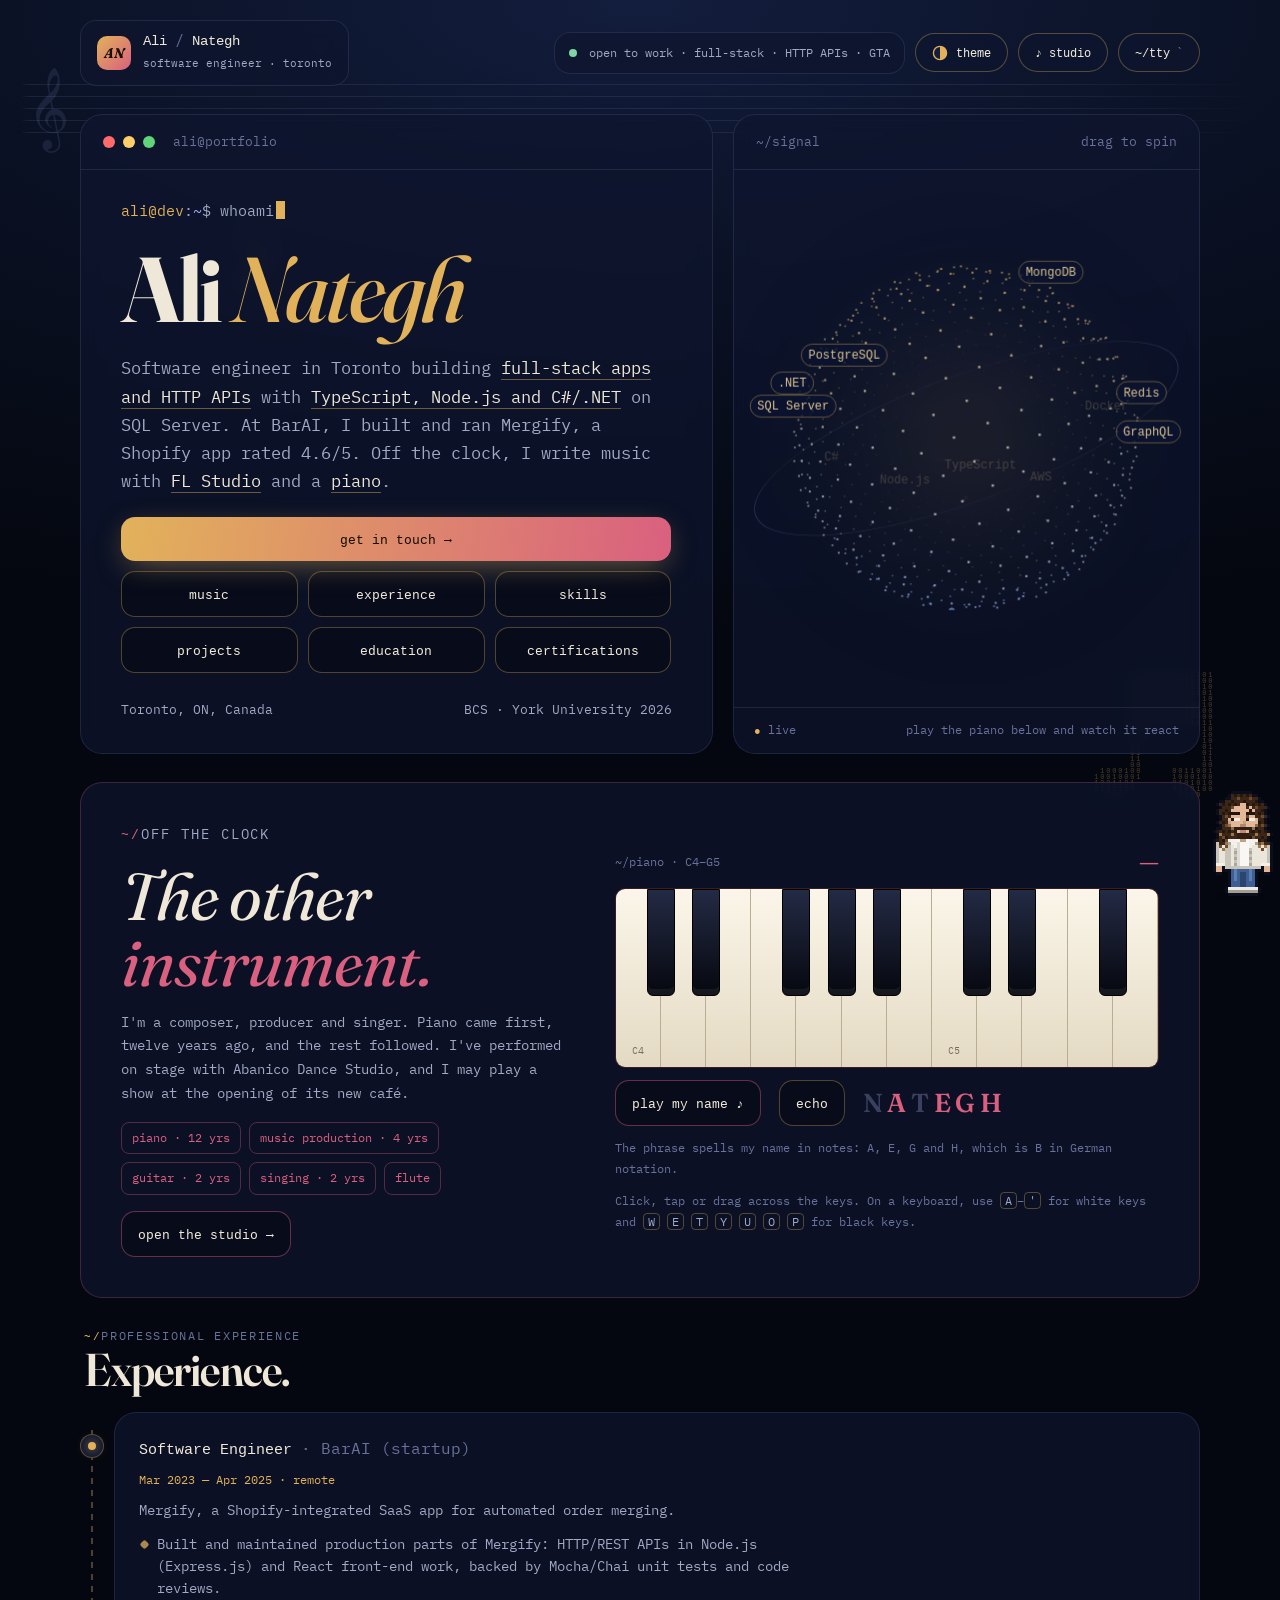
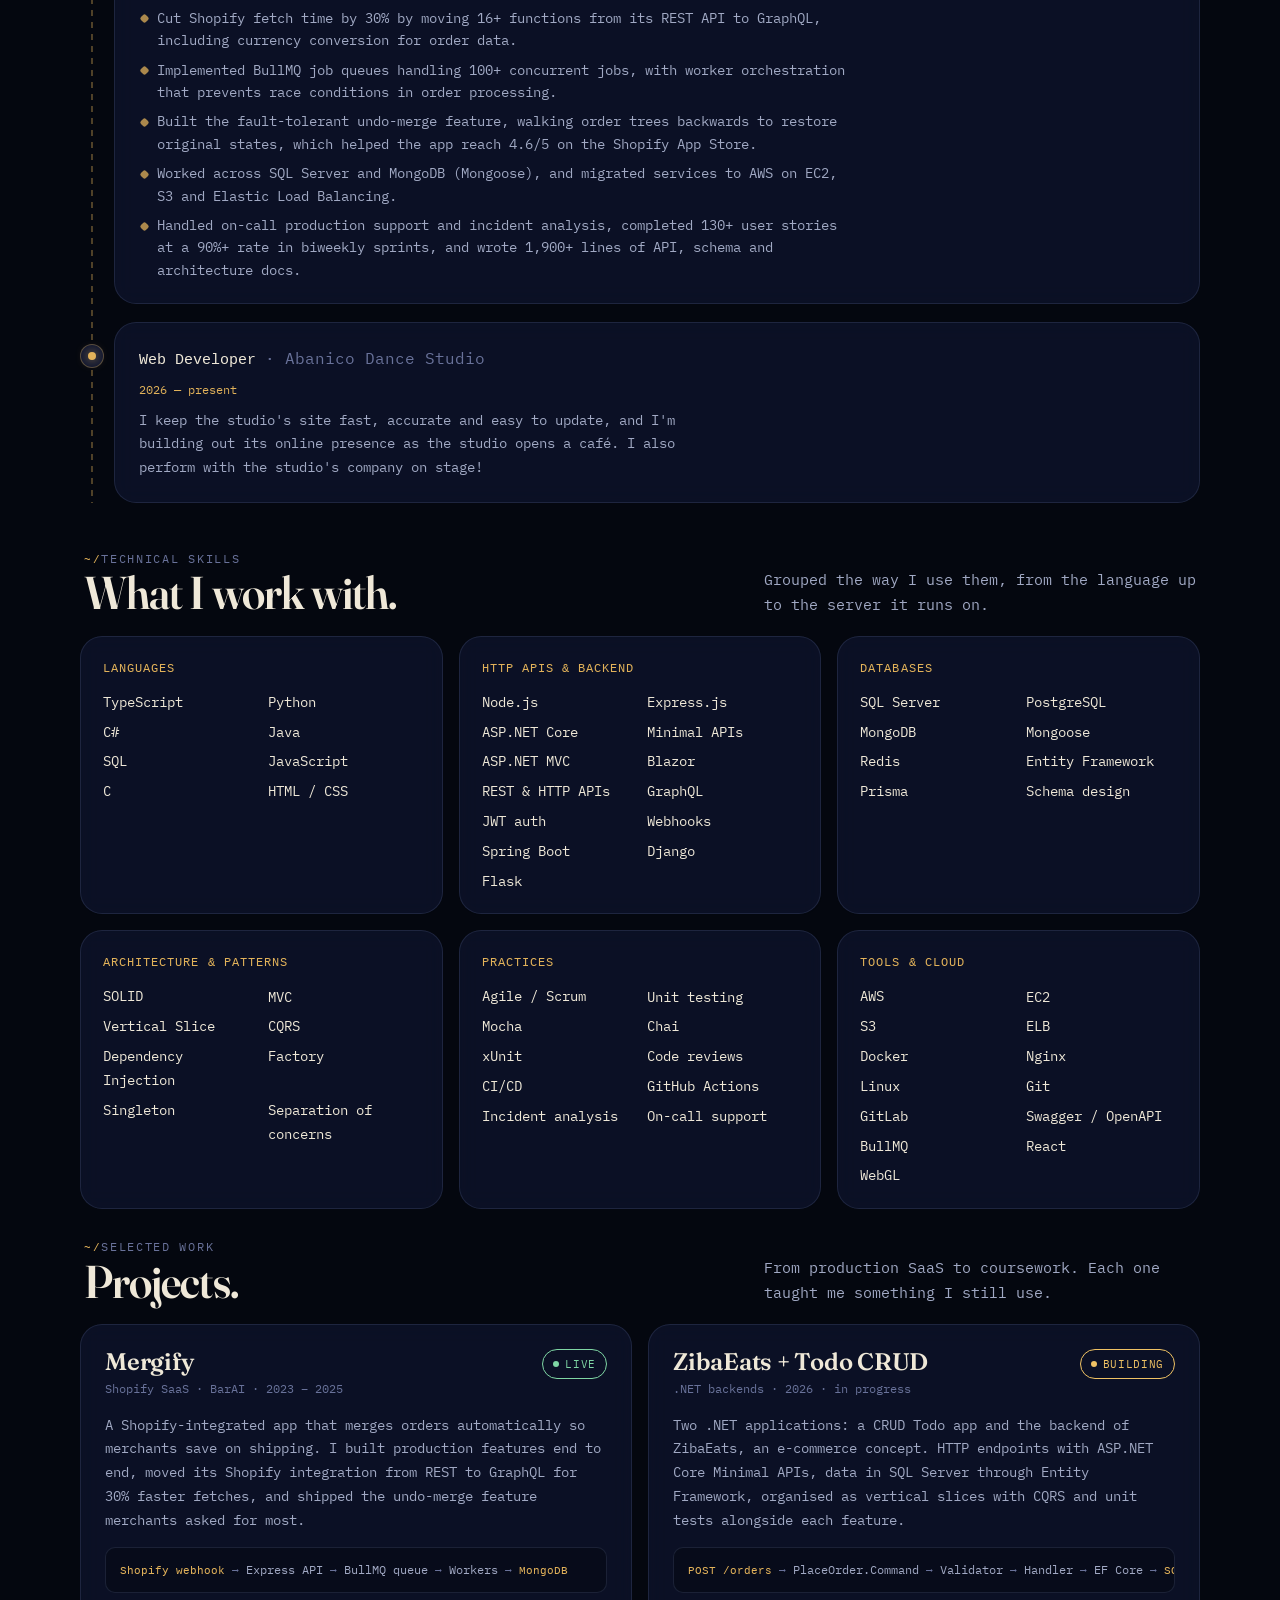
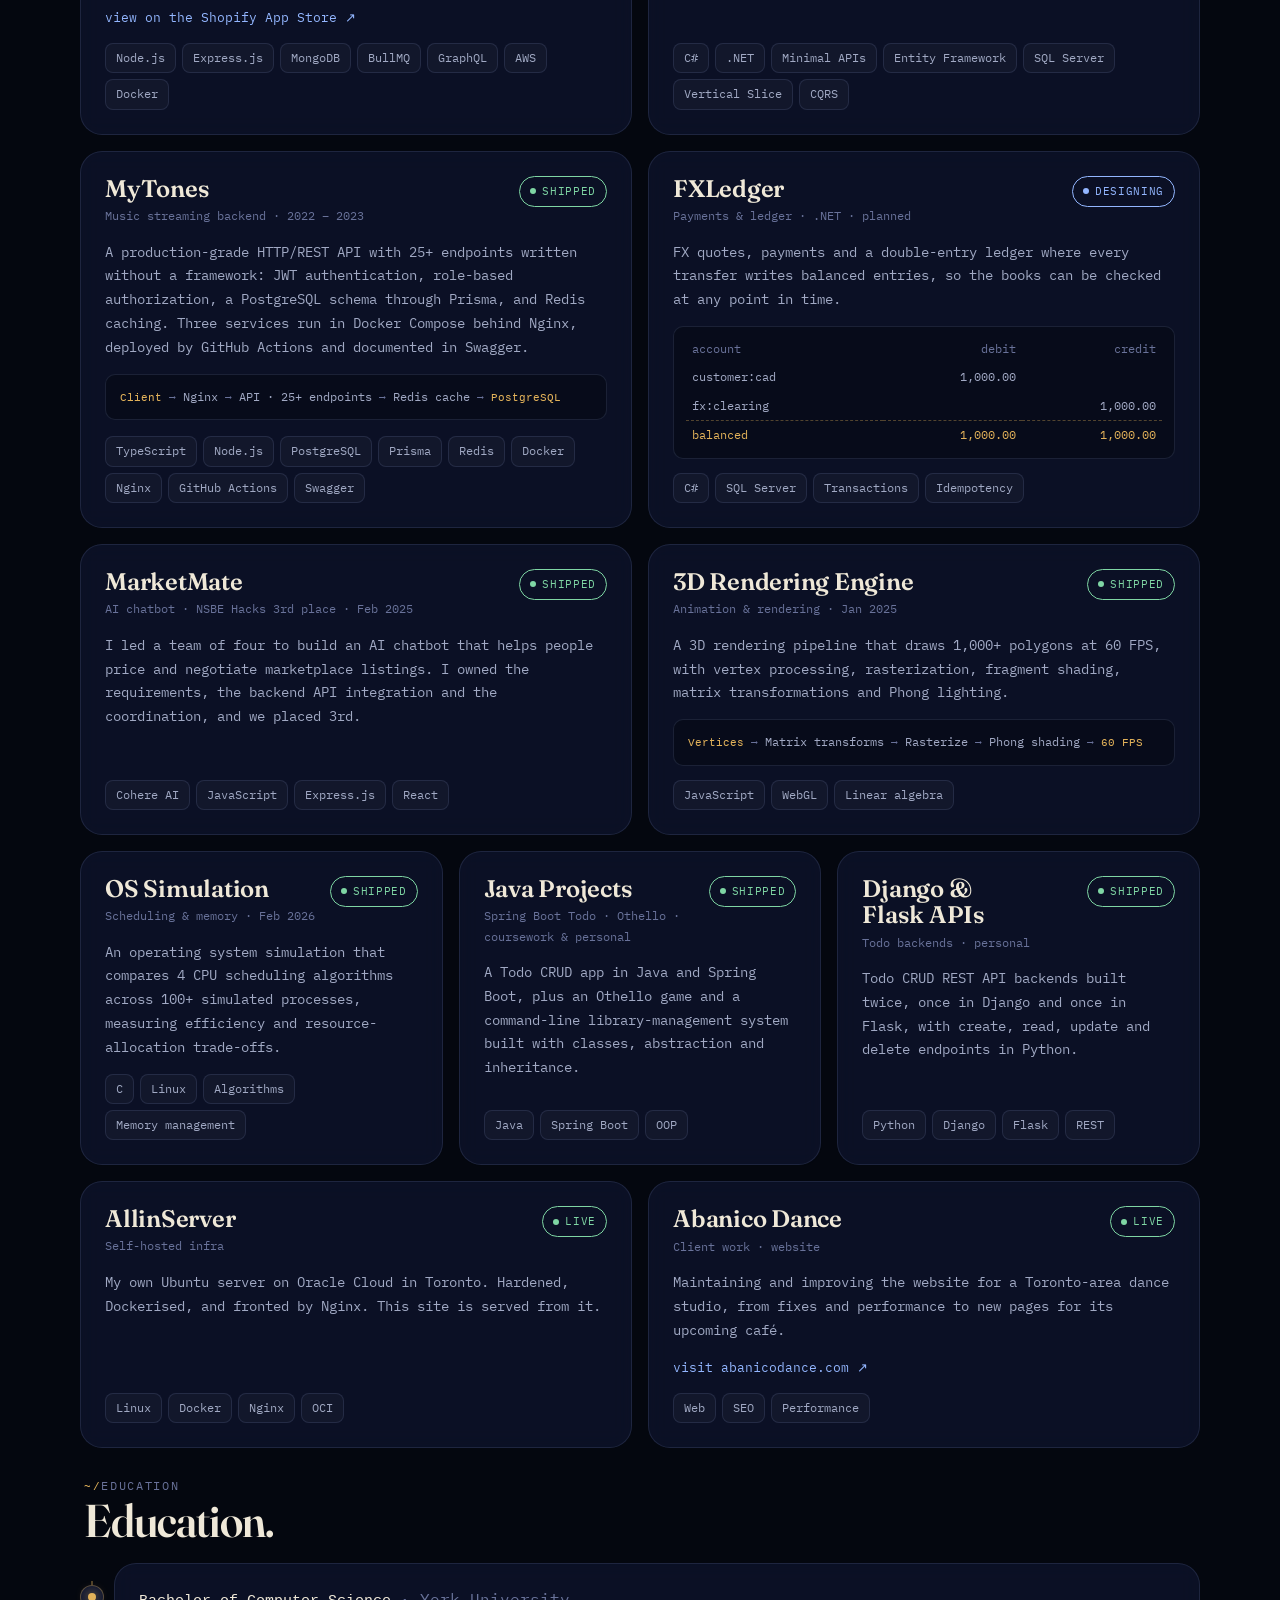
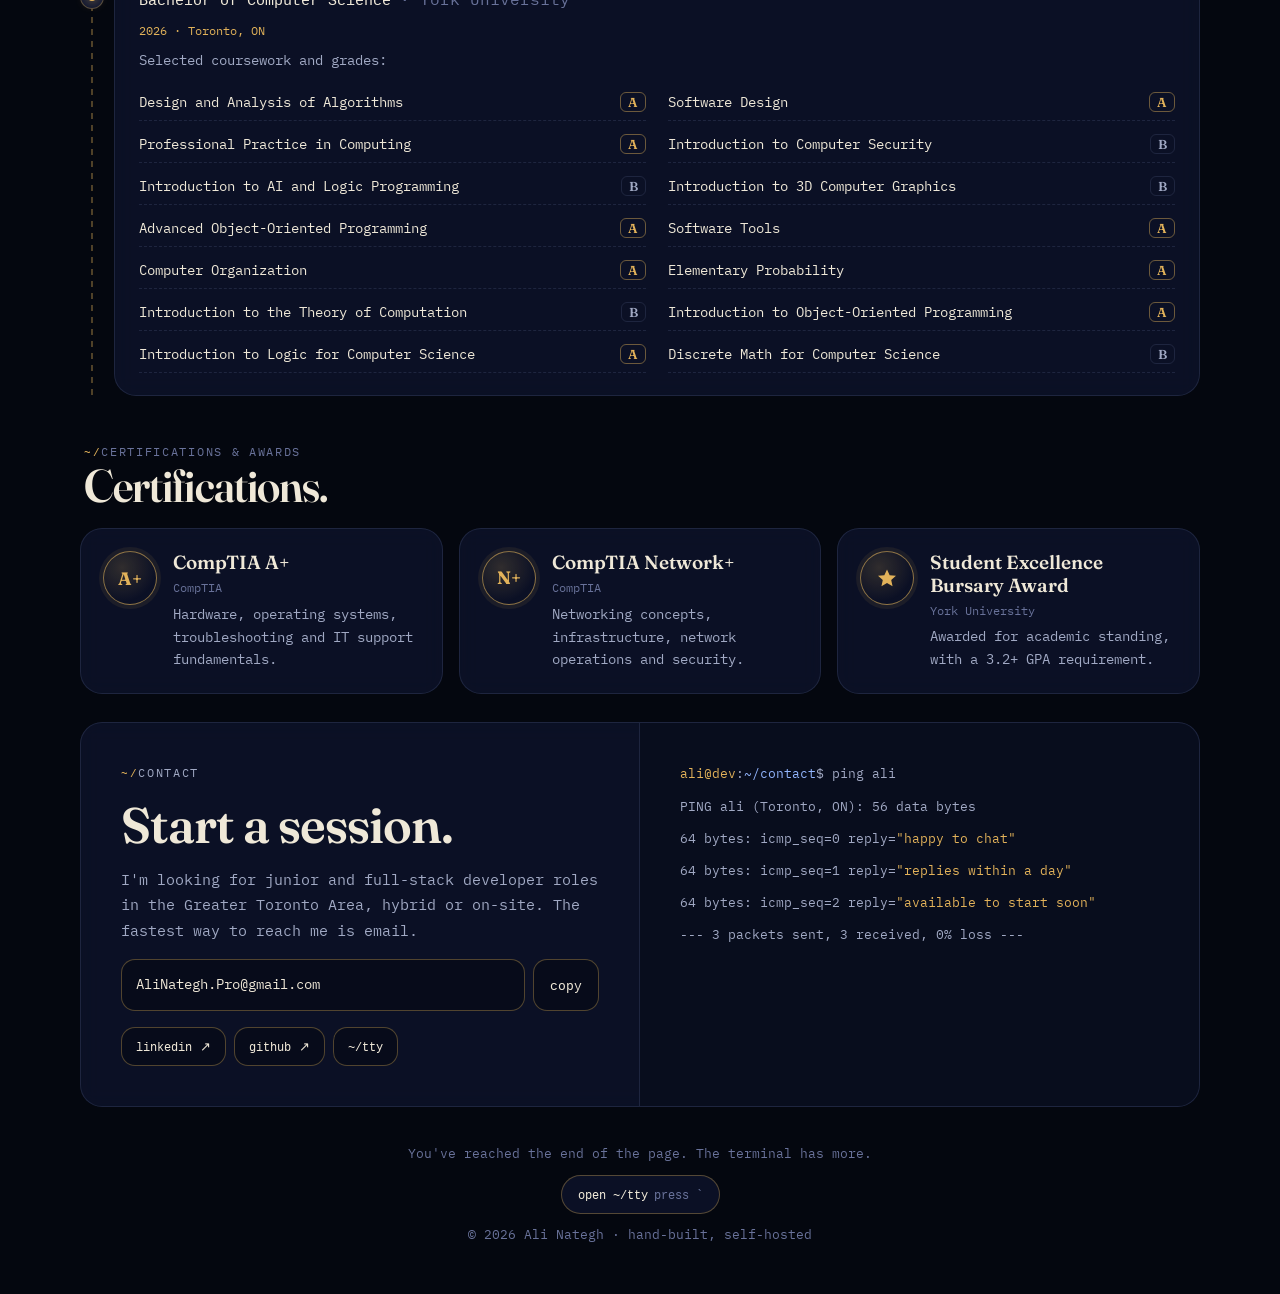
==== commit 19b38cef: "Keep the first paint still, and hide a few more things in the hall. Paint the published page once, s" ====
--- a/index.html
+++ b/index.html
@@ -44,23 +44,38 @@
             type="image/png"
             sizes="192x192"
             id="favIcon"
-            data-variant="brass"
-            href="assets/icons/brass-192.png"
-        />
-        <link rel="icon" href="favicon.ico" sizes="any" />
+            data-variant="blend"
+            href="assets/icons/blend-192.png"
+        />
         <link
             rel="apple-touch-icon"
             sizes="180x180"
             id="favTouch"
-            data-variant="brass"
-            href="assets/icons/brass-180.png"
-        />
-        <link rel="preconnect" href="https://fonts.googleapis.com" />
-        <link rel="preconnect" href="https://fonts.gstatic.com" crossorigin />
+            data-variant="blend"
+            href="assets/icons/blend-180.png"
+        />
         <link
-            rel="stylesheet"
-            href="https://fonts.googleapis.com/css2?family=Fraunces:ital,opsz,wght@0,9..144,400..800;1,9..144,400..700&family=IBM+Plex+Mono:ital,wght@0,400;0,500;0,600;1,400&family=Noto+Music&display=swap"
-        />
+            rel="preload"
+            href="assets/fonts/fraunces-roman.woff2"
+            as="font"
+            type="font/woff2"
+            crossorigin
+        />
+        <link
+            rel="preload"
+            href="assets/fonts/fraunces-italic.woff2"
+            as="font"
+            type="font/woff2"
+            crossorigin
+        />
+        <link
+            rel="preload"
+            href="assets/fonts/ibm-plex-mono-400.woff2"
+            as="font"
+            type="font/woff2"
+            crossorigin
+        />
+        <link rel="stylesheet" href="css/fonts.css" />
         <script type="application/ld+json">
             {
                 "@context": "https://schema.org",
@@ -103,9 +118,15 @@
         </script>
         <link rel="stylesheet" href="css/main.css" />
         <link rel="stylesheet" href="css/mini.css" />
+        <link rel="stylesheet" href="css/eggs.css" />
+        <script src="js/achievements.js" defer></script>
         <script src="js/app.js" defer></script>
         <script src="js/bitnotes.js" defer></script>
         <script src="js/mini.js" defer></script>
+        <script src="js/eggs.js" defer></script>
+        <script src="js/konami.js" defer></script>
+        <script src="js/echo.js" defer></script>
+        <script src="js/console-hello.js" defer></script>
     </head>
     <body>
         <noscript
@@ -115,10 +136,30 @@
             </p></noscript
         >
         <!-- ================= HOME ================= -->
-        <main id="home" class="wrap">
-            <header class="topbar" id="topbar"></header>
+        <main id="home" class="wrap" data-rev="2b8dp8">
+            <header class="topbar" id="topbar">
+    <a class="pill glass glow brand" href="#top">
+      <span class="brand-mark" data-edit="site.initials">AN</span>
+      <span><b><span data-edit="site.first">Ali</span> <span class="sl">/</span> <span data-edit="site.last">Nategh</span></b><small data-edit="site.tagline">software engineer · toronto</small></span></a>
+    <div class="top-right">
+      <div class="pill glass status"><i class="dot" aria-hidden="true"></i><span><span data-edit="site.status">open to work</span><span class="long"> · <span data-edit="site.statusLong">full-stack · HTTP APIs · GTA</span></span></span></div>
+      <button class="tty-btn theme-btn" type="button" data-theme-menu="" aria-haspopup="menu" aria-expanded="false" aria-label="Change colour theme"><svg class="tdot" viewBox="0 0 16 16" aria-hidden="true"><circle class="t-bg" cx="8" cy="8" r="6.6"></circle><path class="t-fill" d="M8 1.4a6.6 6.6 0 0 1 0 13.2z"></path><circle class="t-ring" cx="8" cy="8" r="6.6"></circle></svg><span class="tlbl">theme</span></button>
+      <a class="tty-btn" href="#studio"><span data-edit="nav.topStudio">♪ studio</span></a>
+      <button class="tty-btn" type="button" data-open-tty=""><span data-edit="nav.topTty">~/tty</span> <kbd aria-hidden="true">`</kbd></button>
+    </div></header>
             <section class="hero" id="top">
-                <div class="glass glow" id="heroMain"></div>
+                <div class="glass glow" id="heroMain">
+    <div class="term-chrome"><div class="lights" aria-hidden="true"><i></i><i></i><i></i></div><span class="title">ali@portfolio</span></div>
+    <div class="term-body">
+      <p class="prompt"><span class="u">ali@dev</span>:<span class="p">~</span>$ <span data-edit="hero.cmd">whoami</span><span class="caret" aria-hidden="true"></span></p>
+      <h1><span data-edit="site.first">Ali</span> <em data-edit="site.last">Nategh</em></h1>
+      <p class="bio" data-edit="hero.bio" data-rich="">Software engineer in Toronto building <em>full-stack apps and HTTP APIs</em> with <em>TypeScript, Node.js and C#/.NET</em> on SQL Server. At BarAI, I built and ran Mergify, a Shopify app rated 4.6/5. Off the clock, I write music with <em>FL Studio</em> and a <em>piano</em>.</p>
+      <div class="actions" style="--cols:3">
+        <a class="btn primary" href="#contact"><span data-edit="nav.cta">get in touch</span> <span class="arrow" aria-hidden="true">→</span></a>
+        <a class="btn" href="#music"><span data-edit="nav.music">music</span></a><a class="btn" href="#experience"><span data-edit="nav.experience">experience</span></a><a class="btn" href="#stack"><span data-edit="nav.stack">skills</span></a><a class="btn" href="#projects"><span data-edit="nav.projects">projects</span></a><a class="btn" href="#education"><span data-edit="nav.education">education</span></a><a class="btn" href="#certs"><span data-edit="nav.certs">certifications</span></a>
+      </div>
+      <div class="term-foot"><span data-edit="site.location">Toronto, ON, Canada</span><span data-edit="site.school">BCS · York University 2026</span></div>
+    </div></div>
                 <div class="glass signal">
                     <div class="term-chrome">
                         <span class="title">~/signal</span
@@ -137,19 +178,191 @@
                     </div>
                 </div>
             </section>
-            <div id="sections" style="display: grid; gap: 28px"></div>
-            <footer class="foot" id="footer"></footer>
+            <div id="sections" style="display: grid; gap: 28px"><section class="sec" id="music" data-section="music"><div class="adm sec-tools" data-sec="music"><span>Music</span><button type="button" data-sact="up" aria-label="Move section up">↑</button><button type="button" data-sact="down" aria-label="Move section down">↓</button><button type="button" data-sact="toggle">hide</button></div>
+    <div class="glass music glow">
+      <div class="copy">
+        <p class="eyebrow"><b>~/</b><span data-edit="music.eyebrow">off the clock</span></p>
+        <h2><span data-edit="music.title">The other</span> <em><span data-edit="music.titleEm">instrument.</span></em></h2>
+        <p data-edit="music.body">I'm a composer, producer and singer. Piano came first, twelve years ago, and the rest followed. I've performed on stage with Abanico Dance Studio, and I may play a show at the opening of its new café.</p>
+        <div class="instruments"><span>piano · 12 yrs</span><span>music production · 4 yrs</span><span>guitar · 2 yrs</span><span>singing · 2 yrs</span><span>flute</span></div>
+        <a class="btn claret" href="#studio" style="justify-self:start"><span data-edit="music.cta">open the studio</span> <span class="arrow" aria-hidden="true">→</span></a>
+      </div>
+      <div class="piano-box">
+        <div class="piano-head"><span>~/piano · C4–G5</span><span class="note-read" id="noteRead" aria-live="polite">—</span></div>
+        <div class="piano" id="homePiano" aria-label="Playable piano keyboard"><div class="wk" data-k="h60">C4</div><div class="wk" data-k="h62"></div><div class="wk" data-k="h64"></div><div class="wk" data-k="h65"></div><div class="wk" data-k="h67"></div><div class="wk" data-k="h69"></div><div class="wk" data-k="h71"></div><div class="wk" data-k="h72">C5</div><div class="wk" data-k="h74"></div><div class="wk" data-k="h76"></div><div class="wk" data-k="h77"></div><div class="wk" data-k="h79"></div><div class="bk" data-k="h61" style="width: calc(5.16667%); left: calc(5.75%);"></div><div class="bk" data-k="h63" style="width: calc(5.16667%); left: calc(14.0833%);"></div><div class="bk" data-k="h66" style="width: calc(5.16667%); left: calc(30.75%);"></div><div class="bk" data-k="h68" style="width: calc(5.16667%); left: calc(39.0833%);"></div><div class="bk" data-k="h70" style="width: calc(5.16667%); left: calc(47.4167%);"></div><div class="bk" data-k="h73" style="width: calc(5.16667%); left: calc(64.0833%);"></div><div class="bk" data-k="h75" style="width: calc(5.16667%); left: calc(72.4167%);"></div><div class="bk" data-k="h78" style="width: calc(5.16667%); left: calc(89.0833%);"></div></div>
+        <div class="piano-actions"><button class="btn claret" type="button" id="riff"><span data-edit="music.phraseLabel">play my name ♪</span></button><button class="btn" type="button" id="echoLaunch" title="Simon-style game on this piano">echo</button><span class="name-notes" id="nameNotes" aria-hidden="true"><span class="nn off">N</span><span class="nn on">A</span><span class="nn off">T</span><span class="nn on">E</span><span class="nn on">G</span><span class="nn on">H</span></span></div>
+        <p class="hint" data-edit="music.phraseHint">The phrase spells my name in notes: A, E, G and H, which is B in German notation.</p>
+        <p class="hint">Click, tap or drag across the keys. On a keyboard, use <kbd>A</kbd>–<kbd>'</kbd> for white keys and <kbd>W</kbd> <kbd>E</kbd> <kbd>T</kbd> <kbd>Y</kbd> <kbd>U</kbd> <kbd>O</kbd> <kbd>P</kbd> for black keys.</p>
+      </div>
+    </div></section><section class="sec" id="experience" data-section="experience"><div class="adm sec-tools" data-sec="experience"><span>Experience</span><button type="button" data-sact="up" aria-label="Move section up">↑</button><button type="button" data-sact="down" aria-label="Move section down">↓</button><button type="button" data-sact="toggle">hide</button></div>
+    <div class="sec-head"><div><p class="eyebrow"><b>~/</b><span data-edit="experience.eyebrow">professional experience</span></p><h2 data-edit="experience.title">Experience.</h2></div></div>
+    <div class="timeline">
+      <div class="t-item"><span class="t-node" aria-hidden="true"></span>
+        <article class="glass glow t-card" data-item="experience.items" data-idx="0"><div class="adm item-tools" role="group" aria-label="Item tools"><button type="button" data-act="up" title="Move earlier" aria-label="Move earlier">↑</button><button type="button" data-act="down" title="Move later" aria-label="Move later">↓</button><button type="button" data-act="edit" title="Edit all fields" aria-label="Edit all fields">✎</button><button type="button" data-act="dup" title="Duplicate" aria-label="Duplicate">⧉</button><button type="button" class="del" data-act="del" title="Delete" aria-label="Delete">✕</button></div>
+          <h3><span data-edit="experience.items.0.role">Software Engineer</span> <span class="org">· <span data-edit="experience.items.0.org">BarAI (startup)</span></span></h3>
+          <p class="when" data-edit="experience.items.0.when">Mar 2023 — Apr 2025 · remote</p>
+          <p data-edit="experience.items.0.desc">Mergify, a Shopify-integrated SaaS app for automated order merging.</p>
+          
+          <ul class="t-points"><li><span data-edit="experience.items.0.bullets.0">Built and maintained production parts of Mergify: HTTP/REST APIs in Node.js (Express.js) and React front-end work, backed by Mocha/Chai unit tests and code reviews.</span></li><li><span data-edit="experience.items.0.bullets.1">Cut Shopify fetch time by 30% by moving 16+ functions from its REST API to GraphQL, including currency conversion for order data.</span></li><li><span data-edit="experience.items.0.bullets.2">Implemented BullMQ job queues handling 100+ concurrent jobs, with worker orchestration that prevents race conditions in order processing.</span></li><li><span data-edit="experience.items.0.bullets.3">Built the fault-tolerant undo-merge feature, walking order trees backwards to restore original states, which helped the app reach 4.6/5 on the Shopify App Store.</span></li><li><span data-edit="experience.items.0.bullets.4">Worked across SQL Server and MongoDB (Mongoose), and migrated services to AWS on EC2, S3 and Elastic Load Balancing.</span></li><li><span data-edit="experience.items.0.bullets.5">Handled on-call production support and incident analysis, completed 130+ user stories at a 90%+ rate in biweekly sprints, and wrote 1,900+ lines of API, schema and architecture docs.</span></li></ul>
+        </article></div>
+      <div class="t-item"><span class="t-node" aria-hidden="true"></span>
+        <article class="glass glow t-card" data-item="experience.items" data-idx="1"><div class="adm item-tools" role="group" aria-label="Item tools"><button type="button" data-act="up" title="Move earlier" aria-label="Move earlier">↑</button><button type="button" data-act="down" title="Move later" aria-label="Move later">↓</button><button type="button" data-act="edit" title="Edit all fields" aria-label="Edit all fields">✎</button><button type="button" data-act="dup" title="Duplicate" aria-label="Duplicate">⧉</button><button type="button" class="del" data-act="del" title="Delete" aria-label="Delete">✕</button></div>
+          <h3><span data-edit="experience.items.1.role">Web Developer</span> <span class="org">· <span data-edit="experience.items.1.org">Abanico Dance Studio</span></span></h3>
+          <p class="when" data-edit="experience.items.1.when">2026 — present</p>
+          <p data-edit="experience.items.1.desc">I keep the studio's site fast, accurate and easy to update, and I'm building out its online presence as the studio opens a café. I also perform with the studio's company on stage!</p>
+          
+          
+        </article></div><button type="button" class="adm add-item" data-add="experience.items">+ add entry</button></div></section><section class="sec" id="stack" data-section="stack"><div class="adm sec-tools" data-sec="stack"><span>Skills</span><button type="button" data-sact="up" aria-label="Move section up">↑</button><button type="button" data-sact="down" aria-label="Move section down">↓</button><button type="button" data-sact="toggle">hide</button></div>
+    <div class="sec-head"><div><p class="eyebrow"><b>~/</b><span data-edit="stack.eyebrow">technical skills</span></p><h2 data-edit="stack.title">What I work with.</h2></div><p data-edit="stack.intro">Grouped the way I use them, from the language up to the server it runs on.</p></div>
+    <div class="stack">
+      <div class="glass glow" data-item="stack.groups" data-idx="0"><div class="adm item-tools" role="group" aria-label="Item tools"><button type="button" data-act="up" title="Move earlier" aria-label="Move earlier">↑</button><button type="button" data-act="down" title="Move later" aria-label="Move later">↓</button><button type="button" data-act="edit" title="Edit all fields" aria-label="Edit all fields">✎</button><button type="button" data-act="dup" title="Duplicate" aria-label="Duplicate">⧉</button><button type="button" class="del" data-act="del" title="Delete" aria-label="Delete">✕</button></div><h3 data-edit="stack.groups.0.name">Languages</h3>
+        <ul><li><span data-edit="stack.groups.0.items.0.0">TypeScript</span></li><li><span data-edit="stack.groups.0.items.1.0">Python</span></li><li><span data-edit="stack.groups.0.items.2.0">C#</span></li><li><span data-edit="stack.groups.0.items.3.0">Java</span></li><li><span data-edit="stack.groups.0.items.4.0">SQL</span></li><li><span data-edit="stack.groups.0.items.5.0">JavaScript</span></li><li><span data-edit="stack.groups.0.items.6.0">C</span></li><li><span data-edit="stack.groups.0.items.7.0">HTML / CSS</span></li></ul></div>
+      <div class="glass glow" data-item="stack.groups" data-idx="1"><div class="adm item-tools" role="group" aria-label="Item tools"><button type="button" data-act="up" title="Move earlier" aria-label="Move earlier">↑</button><button type="button" data-act="down" title="Move later" aria-label="Move later">↓</button><button type="button" data-act="edit" title="Edit all fields" aria-label="Edit all fields">✎</button><button type="button" data-act="dup" title="Duplicate" aria-label="Duplicate">⧉</button><button type="button" class="del" data-act="del" title="Delete" aria-label="Delete">✕</button></div><h3 data-edit="stack.groups.1.name">HTTP APIs &amp; Backend</h3>
+        <ul><li><span data-edit="stack.groups.1.items.0.0">Node.js</span></li><li><span data-edit="stack.groups.1.items.1.0">Express.js</span></li><li><span data-edit="stack.groups.1.items.2.0">ASP.NET Core</span></li><li><span data-edit="stack.groups.1.items.3.0">Minimal APIs</span></li><li><span data-edit="stack.groups.1.items.4.0">ASP.NET MVC</span></li><li><span data-edit="stack.groups.1.items.5.0">Blazor</span></li><li><span data-edit="stack.groups.1.items.6.0">REST &amp; HTTP APIs</span></li><li><span data-edit="stack.groups.1.items.7.0">GraphQL</span></li><li><span data-edit="stack.groups.1.items.8.0">JWT auth</span></li><li><span data-edit="stack.groups.1.items.9.0">Webhooks</span></li><li><span data-edit="stack.groups.1.items.10.0">Spring Boot</span></li><li><span data-edit="stack.groups.1.items.11.0">Django</span></li><li><span data-edit="stack.groups.1.items.12.0">Flask</span></li></ul></div>
+      <div class="glass glow" data-item="stack.groups" data-idx="2"><div class="adm item-tools" role="group" aria-label="Item tools"><button type="button" data-act="up" title="Move earlier" aria-label="Move earlier">↑</button><button type="button" data-act="down" title="Move later" aria-label="Move later">↓</button><button type="button" data-act="edit" title="Edit all fields" aria-label="Edit all fields">✎</button><button type="button" data-act="dup" title="Duplicate" aria-label="Duplicate">⧉</button><button type="button" class="del" data-act="del" title="Delete" aria-label="Delete">✕</button></div><h3 data-edit="stack.groups.2.name">Databases</h3>
+        <ul><li><span data-edit="stack.groups.2.items.0.0">SQL Server</span></li><li><span data-edit="stack.groups.2.items.1.0">PostgreSQL</span></li><li><span data-edit="stack.groups.2.items.2.0">MongoDB</span></li><li><span data-edit="stack.groups.2.items.3.0">Mongoose</span></li><li><span data-edit="stack.groups.2.items.4.0">Redis</span></li><li><span data-edit="stack.groups.2.items.5.0">Entity Framework</span></li><li><span data-edit="stack.groups.2.items.6.0">Prisma</span></li><li><span data-edit="stack.groups.2.items.7.0">Schema design</span></li></ul></div>
+      <div class="glass glow" data-item="stack.groups" data-idx="3"><div class="adm item-tools" role="group" aria-label="Item tools"><button type="button" data-act="up" title="Move earlier" aria-label="Move earlier">↑</button><button type="button" data-act="down" title="Move later" aria-label="Move later">↓</button><button type="button" data-act="edit" title="Edit all fields" aria-label="Edit all fields">✎</button><button type="button" data-act="dup" title="Duplicate" aria-label="Duplicate">⧉</button><button type="button" class="del" data-act="del" title="Delete" aria-label="Delete">✕</button></div><h3 data-edit="stack.groups.3.name">Architecture &amp; Patterns</h3>
+        <ul><li><span data-edit="stack.groups.3.items.0.0">SOLID</span></li><li><span data-edit="stack.groups.3.items.1.0">MVC</span></li><li><span data-edit="stack.groups.3.items.2.0">Vertical Slice</span></li><li><span data-edit="stack.groups.3.items.3.0">CQRS</span></li><li><span data-edit="stack.groups.3.items.4.0">Dependency Injection</span></li><li><span data-edit="stack.groups.3.items.5.0">Factory</span></li><li><span data-edit="stack.groups.3.items.6.0">Singleton</span></li><li><span data-edit="stack.groups.3.items.7.0">Separation of concerns</span></li></ul></div>
+      <div class="glass glow" data-item="stack.groups" data-idx="4"><div class="adm item-tools" role="group" aria-label="Item tools"><button type="button" data-act="up" title="Move earlier" aria-label="Move earlier">↑</button><button type="button" data-act="down" title="Move later" aria-label="Move later">↓</button><button type="button" data-act="edit" title="Edit all fields" aria-label="Edit all fields">✎</button><button type="button" data-act="dup" title="Duplicate" aria-label="Duplicate">⧉</button><button type="button" class="del" data-act="del" title="Delete" aria-label="Delete">✕</button></div><h3 data-edit="stack.groups.4.name">Practices</h3>
+        <ul><li><span data-edit="stack.groups.4.items.0.0">Agile / Scrum</span></li><li><span data-edit="stack.groups.4.items.1.0">Unit testing</span></li><li><span data-edit="stack.groups.4.items.2.0">Mocha</span></li><li><span data-edit="stack.groups.4.items.3.0">Chai</span></li><li><span data-edit="stack.groups.4.items.4.0">xUnit</span></li><li><span data-edit="stack.groups.4.items.5.0">Code reviews</span></li><li><span data-edit="stack.groups.4.items.6.0">CI/CD</span></li><li><span data-edit="stack.groups.4.items.7.0">GitHub Actions</span></li><li><span data-edit="stack.groups.4.items.8.0">Incident analysis</span></li><li><span data-edit="stack.groups.4.items.9.0">On-call support</span></li></ul></div>
+      <div class="glass glow" data-item="stack.groups" data-idx="5"><div class="adm item-tools" role="group" aria-label="Item tools"><button type="button" data-act="up" title="Move earlier" aria-label="Move earlier">↑</button><button type="button" data-act="down" title="Move later" aria-label="Move later">↓</button><button type="button" data-act="edit" title="Edit all fields" aria-label="Edit all fields">✎</button><button type="button" data-act="dup" title="Duplicate" aria-label="Duplicate">⧉</button><button type="button" class="del" data-act="del" title="Delete" aria-label="Delete">✕</button></div><h3 data-edit="stack.groups.5.name">Tools &amp; Cloud</h3>
+        <ul><li><span data-edit="stack.groups.5.items.0.0">AWS</span></li><li><span data-edit="stack.groups.5.items.1.0">EC2</span></li><li><span data-edit="stack.groups.5.items.2.0">S3</span></li><li><span data-edit="stack.groups.5.items.3.0">ELB</span></li><li><span data-edit="stack.groups.5.items.4.0">Docker</span></li><li><span data-edit="stack.groups.5.items.5.0">Nginx</span></li><li><span data-edit="stack.groups.5.items.6.0">Linux</span></li><li><span data-edit="stack.groups.5.items.7.0">Git</span></li><li><span data-edit="stack.groups.5.items.8.0">GitLab</span></li><li><span data-edit="stack.groups.5.items.9.0">Swagger / OpenAPI</span></li><li><span data-edit="stack.groups.5.items.10.0">BullMQ</span></li><li><span data-edit="stack.groups.5.items.11.0">React</span></li><li><span data-edit="stack.groups.5.items.12.0">WebGL</span></li></ul></div><button type="button" class="adm add-item" data-add="stack.groups">+ add group</button></div></section><section class="sec" id="projects" data-section="projects"><div class="adm sec-tools" data-sec="projects"><span>Projects</span><button type="button" data-sact="up" aria-label="Move section up">↑</button><button type="button" data-sact="down" aria-label="Move section down">↓</button><button type="button" data-sact="toggle">hide</button></div>
+    <div class="sec-head"><div><p class="eyebrow"><b>~/</b><span data-edit="projects.eyebrow">selected work</span></p><h2 data-edit="projects.title">Projects.</h2></div><p data-edit="projects.intro">From production SaaS to coursework. Each one taught me something I still use.</p></div>
+    <div class="grid">
+      <article class="glass glow card span-3" data-item="projects.items" data-idx="0"><div class="adm item-tools" role="group" aria-label="Item tools"><button type="button" data-act="up" title="Move earlier" aria-label="Move earlier">↑</button><button type="button" data-act="down" title="Move later" aria-label="Move later">↓</button><button type="button" data-act="edit" title="Edit all fields" aria-label="Edit all fields">✎</button><button type="button" data-act="dup" title="Duplicate" aria-label="Duplicate">⧉</button><button type="button" class="del" data-act="del" title="Delete" aria-label="Delete">✕</button></div>
+        <div class="card-top"><div><h3 data-edit="projects.items.0.title">Mergify</h3><p class="sub" data-edit="projects.items.0.sub">Shopify SaaS · BarAI · 2023 – 2025</p></div><span class="chip live">live</span></div>
+        <p data-edit="projects.items.0.desc">A Shopify-integrated app that merges orders automatically so merchants save on shipping. I built production features end to end, moved its Shopify integration from REST to GraphQL for 30% faster fetches, and shipped the undo-merge feature merchants asked for most.</p>
+        <div class="flow" aria-label="Request flow"><b>Shopify webhook</b> <i>→</i> Express API <i>→</i> BullMQ queue <i>→</i> Workers <i>→</i> <b>MongoDB</b></div>
+        <a class="more" href="https://apps.shopify.com/bestapper-mergify" target="_blank" rel="noopener"><span data-edit="projects.items.0.linkLabel">view on the Shopify App Store</span> ↗</a>
+        <div class="tags"><span>Node.js</span><span>Express.js</span><span>MongoDB</span><span>BullMQ</span><span>GraphQL</span><span>AWS</span><span>Docker</span></div>
+      </article>
+      <article class="glass glow card span-3" data-item="projects.items" data-idx="1"><div class="adm item-tools" role="group" aria-label="Item tools"><button type="button" data-act="up" title="Move earlier" aria-label="Move earlier">↑</button><button type="button" data-act="down" title="Move later" aria-label="Move later">↓</button><button type="button" data-act="edit" title="Edit all fields" aria-label="Edit all fields">✎</button><button type="button" data-act="dup" title="Duplicate" aria-label="Duplicate">⧉</button><button type="button" class="del" data-act="del" title="Delete" aria-label="Delete">✕</button></div>
+        <div class="card-top"><div><h3 data-edit="projects.items.1.title">ZibaEats + Todo CRUD</h3><p class="sub" data-edit="projects.items.1.sub">.NET backends · 2026 · in progress</p></div><span class="chip build">building</span></div>
+        <p data-edit="projects.items.1.desc">Two .NET applications: a CRUD Todo app and the backend of ZibaEats, an e-commerce concept. HTTP endpoints with ASP.NET Core Minimal APIs, data in SQL Server through Entity Framework, organised as vertical slices with CQRS and unit tests alongside each feature.</p>
+        <div class="flow" aria-label="Request flow"><b>POST /orders</b> <i>→</i> PlaceOrder.Command <i>→</i> Validator <i>→</i> Handler <i>→</i> EF Core <i>→</i> <b>SQL Server</b></div>
+        
+        <div class="tags"><span>C#</span><span>.NET</span><span>Minimal APIs</span><span>Entity Framework</span><span>SQL Server</span><span>Vertical Slice</span><span>CQRS</span></div>
+      </article>
+      <article class="glass glow card span-3" data-item="projects.items" data-idx="2"><div class="adm item-tools" role="group" aria-label="Item tools"><button type="button" data-act="up" title="Move earlier" aria-label="Move earlier">↑</button><button type="button" data-act="down" title="Move later" aria-label="Move later">↓</button><button type="button" data-act="edit" title="Edit all fields" aria-label="Edit all fields">✎</button><button type="button" data-act="dup" title="Duplicate" aria-label="Duplicate">⧉</button><button type="button" class="del" data-act="del" title="Delete" aria-label="Delete">✕</button></div>
+        <div class="card-top"><div><h3 data-edit="projects.items.2.title">MyTones</h3><p class="sub" data-edit="projects.items.2.sub">Music streaming backend · 2022 – 2023</p></div><span class="chip live">shipped</span></div>
+        <p data-edit="projects.items.2.desc">A production-grade HTTP/REST API with 25+ endpoints written without a framework: JWT authentication, role-based authorization, a PostgreSQL schema through Prisma, and Redis caching. Three services run in Docker Compose behind Nginx, deployed by GitHub Actions and documented in Swagger.</p>
+        <div class="flow" aria-label="Request flow"><b>Client</b> <i>→</i> Nginx <i>→</i> API · 25+ endpoints <i>→</i> Redis cache <i>→</i> <b>PostgreSQL</b></div>
+        
+        <div class="tags"><span>TypeScript</span><span>Node.js</span><span>PostgreSQL</span><span>Prisma</span><span>Redis</span><span>Docker</span><span>Nginx</span><span>GitHub Actions</span><span>Swagger</span></div>
+      </article>
+      <article class="glass glow card span-3" data-item="projects.items" data-idx="3"><div class="adm item-tools" role="group" aria-label="Item tools"><button type="button" data-act="up" title="Move earlier" aria-label="Move earlier">↑</button><button type="button" data-act="down" title="Move later" aria-label="Move later">↓</button><button type="button" data-act="edit" title="Edit all fields" aria-label="Edit all fields">✎</button><button type="button" data-act="dup" title="Duplicate" aria-label="Duplicate">⧉</button><button type="button" class="del" data-act="del" title="Delete" aria-label="Delete">✕</button></div>
+        <div class="card-top"><div><h3 data-edit="projects.items.3.title">FXLedger</h3><p class="sub" data-edit="projects.items.3.sub">Payments &amp; ledger · .NET · planned</p></div><span class="chip plan">designing</span></div>
+        <p data-edit="projects.items.3.desc">FX quotes, payments and a double-entry ledger where every transfer writes balanced entries, so the books can be checked at any point in time.</p>
+        <div class="ledger-wrap"><table class="ledger" aria-label="Example double-entry posting"><thead><tr><th>account</th><th class="n">debit</th><th class="n">credit</th></tr></thead><tbody><tr><td>customer:cad</td><td class="n">1,000.00</td><td class="n"></td></tr><tr><td>fx:clearing</td><td class="n"></td><td class="n">1,000.00</td></tr><tr class="sum"><td>balanced</td><td class="n">1,000.00</td><td class="n">1,000.00</td></tr></tbody></table></div>
+        
+        <div class="tags"><span>C#</span><span>SQL Server</span><span>Transactions</span><span>Idempotency</span></div>
+      </article>
+      <article class="glass glow card span-3" data-item="projects.items" data-idx="4"><div class="adm item-tools" role="group" aria-label="Item tools"><button type="button" data-act="up" title="Move earlier" aria-label="Move earlier">↑</button><button type="button" data-act="down" title="Move later" aria-label="Move later">↓</button><button type="button" data-act="edit" title="Edit all fields" aria-label="Edit all fields">✎</button><button type="button" data-act="dup" title="Duplicate" aria-label="Duplicate">⧉</button><button type="button" class="del" data-act="del" title="Delete" aria-label="Delete">✕</button></div>
+        <div class="card-top"><div><h3 data-edit="projects.items.4.title">MarketMate</h3><p class="sub" data-edit="projects.items.4.sub">AI chatbot · NSBE Hacks 3rd place · Feb 2025</p></div><span class="chip live">shipped</span></div>
+        <p data-edit="projects.items.4.desc">I led a team of four to build an AI chatbot that helps people price and negotiate marketplace listings. I owned the requirements, the backend API integration and the coordination, and we placed 3rd.</p>
+        
+        
+        <div class="tags"><span>Cohere AI</span><span>JavaScript</span><span>Express.js</span><span>React</span></div>
+      </article>
+      <article class="glass glow card span-3" data-item="projects.items" data-idx="5"><div class="adm item-tools" role="group" aria-label="Item tools"><button type="button" data-act="up" title="Move earlier" aria-label="Move earlier">↑</button><button type="button" data-act="down" title="Move later" aria-label="Move later">↓</button><button type="button" data-act="edit" title="Edit all fields" aria-label="Edit all fields">✎</button><button type="button" data-act="dup" title="Duplicate" aria-label="Duplicate">⧉</button><button type="button" class="del" data-act="del" title="Delete" aria-label="Delete">✕</button></div>
+        <div class="card-top"><div><h3 data-edit="projects.items.5.title">3D Rendering Engine</h3><p class="sub" data-edit="projects.items.5.sub">Animation &amp; rendering · Jan 2025</p></div><span class="chip live">shipped</span></div>
+        <p data-edit="projects.items.5.desc">A 3D rendering pipeline that draws 1,000+ polygons at 60 FPS, with vertex processing, rasterization, fragment shading, matrix transformations and Phong lighting.</p>
+        <div class="flow" aria-label="Request flow"><b>Vertices</b> <i>→</i> Matrix transforms <i>→</i> Rasterize <i>→</i> Phong shading <i>→</i> <b>60 FPS</b></div>
+        
+        <div class="tags"><span>JavaScript</span><span>WebGL</span><span>Linear algebra</span></div>
+      </article>
+      <article class="glass glow card span-2" data-item="projects.items" data-idx="6"><div class="adm item-tools" role="group" aria-label="Item tools"><button type="button" data-act="up" title="Move earlier" aria-label="Move earlier">↑</button><button type="button" data-act="down" title="Move later" aria-label="Move later">↓</button><button type="button" data-act="edit" title="Edit all fields" aria-label="Edit all fields">✎</button><button type="button" data-act="dup" title="Duplicate" aria-label="Duplicate">⧉</button><button type="button" class="del" data-act="del" title="Delete" aria-label="Delete">✕</button></div>
+        <div class="card-top"><div><h3 data-edit="projects.items.6.title">OS Simulation</h3><p class="sub" data-edit="projects.items.6.sub">Scheduling &amp; memory · Feb 2026</p></div><span class="chip live">shipped</span></div>
+        <p data-edit="projects.items.6.desc">An operating system simulation that compares 4 CPU scheduling algorithms across 100+ simulated processes, measuring efficiency and resource-allocation trade-offs.</p>
+        
+        
+        <div class="tags"><span>C</span><span>Linux</span><span>Algorithms</span><span>Memory management</span></div>
+      </article>
+      <article class="glass glow card span-2" data-item="projects.items" data-idx="7"><div class="adm item-tools" role="group" aria-label="Item tools"><button type="button" data-act="up" title="Move earlier" aria-label="Move earlier">↑</button><button type="button" data-act="down" title="Move later" aria-label="Move later">↓</button><button type="button" data-act="edit" title="Edit all fields" aria-label="Edit all fields">✎</button><button type="button" data-act="dup" title="Duplicate" aria-label="Duplicate">⧉</button><button type="button" class="del" data-act="del" title="Delete" aria-label="Delete">✕</button></div>
+        <div class="card-top"><div><h3 data-edit="projects.items.7.title">Java Projects</h3><p class="sub" data-edit="projects.items.7.sub">Spring Boot Todo · Othello · coursework &amp; personal</p></div><span class="chip live">shipped</span></div>
+        <p data-edit="projects.items.7.desc">A Todo CRUD app in Java and Spring Boot, plus an Othello game and a command-line library-management system built with classes, abstraction and inheritance.</p>
+        
+        
+        <div class="tags"><span>Java</span><span>Spring Boot</span><span>OOP</span></div>
+      </article>
+      <article class="glass glow card span-2" data-item="projects.items" data-idx="8"><div class="adm item-tools" role="group" aria-label="Item tools"><button type="button" data-act="up" title="Move earlier" aria-label="Move earlier">↑</button><button type="button" data-act="down" title="Move later" aria-label="Move later">↓</button><button type="button" data-act="edit" title="Edit all fields" aria-label="Edit all fields">✎</button><button type="button" data-act="dup" title="Duplicate" aria-label="Duplicate">⧉</button><button type="button" class="del" data-act="del" title="Delete" aria-label="Delete">✕</button></div>
+        <div class="card-top"><div><h3 data-edit="projects.items.8.title">Django &amp; Flask APIs</h3><p class="sub" data-edit="projects.items.8.sub">Todo backends · personal</p></div><span class="chip live">shipped</span></div>
+        <p data-edit="projects.items.8.desc">Todo CRUD REST API backends built twice, once in Django and once in Flask, with create, read, update and delete endpoints in Python.</p>
+        
+        
+        <div class="tags"><span>Python</span><span>Django</span><span>Flask</span><span>REST</span></div>
+      </article>
+      <article class="glass glow card span-3" data-item="projects.items" data-idx="9"><div class="adm item-tools" role="group" aria-label="Item tools"><button type="button" data-act="up" title="Move earlier" aria-label="Move earlier">↑</button><button type="button" data-act="down" title="Move later" aria-label="Move later">↓</button><button type="button" data-act="edit" title="Edit all fields" aria-label="Edit all fields">✎</button><button type="button" data-act="dup" title="Duplicate" aria-label="Duplicate">⧉</button><button type="button" class="del" data-act="del" title="Delete" aria-label="Delete">✕</button></div>
+        <div class="card-top"><div><h3 data-edit="projects.items.9.title">AllinServer</h3><p class="sub" data-edit="projects.items.9.sub">Self-hosted infra</p></div><span class="chip live">live</span></div>
+        <p data-edit="projects.items.9.desc">My own Ubuntu server on Oracle Cloud in Toronto. Hardened, Dockerised, and fronted by Nginx. This site is served from it.</p>
+        
+        
+        <div class="tags"><span>Linux</span><span>Docker</span><span>Nginx</span><span>OCI</span></div>
+      </article>
+      <article class="glass glow card span-3" data-item="projects.items" data-idx="10"><div class="adm item-tools" role="group" aria-label="Item tools"><button type="button" data-act="up" title="Move earlier" aria-label="Move earlier">↑</button><button type="button" data-act="down" title="Move later" aria-label="Move later">↓</button><button type="button" data-act="edit" title="Edit all fields" aria-label="Edit all fields">✎</button><button type="button" data-act="dup" title="Duplicate" aria-label="Duplicate">⧉</button><button type="button" class="del" data-act="del" title="Delete" aria-label="Delete">✕</button></div>
+        <div class="card-top"><div><h3 data-edit="projects.items.10.title">Abanico Dance</h3><p class="sub" data-edit="projects.items.10.sub">Client work · website</p></div><span class="chip live">live</span></div>
+        <p data-edit="projects.items.10.desc">Maintaining and improving the website for a Toronto-area dance studio, from fixes and performance to new pages for its upcoming café.</p>
+        
+        <a class="more" href="https://abanicodance.com" target="_blank" rel="noopener"><span data-edit="projects.items.10.linkLabel">visit abanicodance.com</span> ↗</a>
+        <div class="tags"><span>Web</span><span>SEO</span><span>Performance</span></div>
+      </article><button type="button" class="adm add-item" data-add="projects.items">+ add project</button></div></section><section class="sec" id="education" data-section="education"><div class="adm sec-tools" data-sec="education"><span>Education</span><button type="button" data-sact="up" aria-label="Move section up">↑</button><button type="button" data-sact="down" aria-label="Move section down">↓</button><button type="button" data-sact="toggle">hide</button></div>
+    <div class="sec-head"><div><p class="eyebrow"><b>~/</b><span data-edit="education.eyebrow">education</span></p><h2 data-edit="education.title">Education.</h2></div></div>
+    <div class="timeline">
+      <div class="t-item"><span class="t-node" aria-hidden="true"></span>
+        <article class="glass glow t-card" data-item="education.items" data-idx="0"><div class="adm item-tools" role="group" aria-label="Item tools"><button type="button" data-act="up" title="Move earlier" aria-label="Move earlier">↑</button><button type="button" data-act="down" title="Move later" aria-label="Move later">↓</button><button type="button" data-act="edit" title="Edit all fields" aria-label="Edit all fields">✎</button><button type="button" data-act="dup" title="Duplicate" aria-label="Duplicate">⧉</button><button type="button" class="del" data-act="del" title="Delete" aria-label="Delete">✕</button></div>
+          <h3><span data-edit="education.items.0.role">Bachelor of Computer Science</span> <span class="org">· <span data-edit="education.items.0.org">York University</span></span></h3>
+          <p class="when" data-edit="education.items.0.when">2026 · Toronto, ON</p>
+          <p data-edit="education.items.0.desc">Selected coursework and grades:</p>
+          <ul class="courses"><li><span class="cname"><span data-edit="education.items.0.courses.0.0">Design and Analysis of Algorithms</span></span><span class="grade top"><span data-edit="education.items.0.courses.0.1">A</span></span></li><li><span class="cname"><span data-edit="education.items.0.courses.1.0">Software Design</span></span><span class="grade top"><span data-edit="education.items.0.courses.1.1">A</span></span></li><li><span class="cname"><span data-edit="education.items.0.courses.2.0">Professional Practice in Computing</span></span><span class="grade top"><span data-edit="education.items.0.courses.2.1">A</span></span></li><li><span class="cname"><span data-edit="education.items.0.courses.3.0">Introduction to Computer Security</span></span><span class="grade"><span data-edit="education.items.0.courses.3.1">B</span></span></li><li><span class="cname"><span data-edit="education.items.0.courses.4.0">Introduction to AI and Logic Programming</span></span><span class="grade"><span data-edit="education.items.0.courses.4.1">B</span></span></li><li><span class="cname"><span data-edit="education.items.0.courses.5.0">Introduction to 3D Computer Graphics</span></span><span class="grade"><span data-edit="education.items.0.courses.5.1">B</span></span></li><li><span class="cname"><span data-edit="education.items.0.courses.6.0">Advanced Object-Oriented Programming</span></span><span class="grade top"><span data-edit="education.items.0.courses.6.1">A</span></span></li><li><span class="cname"><span data-edit="education.items.0.courses.7.0">Software Tools</span></span><span class="grade top"><span data-edit="education.items.0.courses.7.1">A</span></span></li><li><span class="cname"><span data-edit="education.items.0.courses.8.0">Computer Organization</span></span><span class="grade top"><span data-edit="education.items.0.courses.8.1">A</span></span></li><li><span class="cname"><span data-edit="education.items.0.courses.9.0">Elementary Probability</span></span><span class="grade top"><span data-edit="education.items.0.courses.9.1">A</span></span></li><li><span class="cname"><span data-edit="education.items.0.courses.10.0">Introduction to the Theory of Computation</span></span><span class="grade"><span data-edit="education.items.0.courses.10.1">B</span></span></li><li><span class="cname"><span data-edit="education.items.0.courses.11.0">Introduction to Object-Oriented Programming</span></span><span class="grade top"><span data-edit="education.items.0.courses.11.1">A</span></span></li><li><span class="cname"><span data-edit="education.items.0.courses.12.0">Introduction to Logic for Computer Science</span></span><span class="grade top"><span data-edit="education.items.0.courses.12.1">A</span></span></li><li><span class="cname"><span data-edit="education.items.0.courses.13.0">Discrete Math for Computer Science</span></span><span class="grade"><span data-edit="education.items.0.courses.13.1">B</span></span></li></ul>
+          
+        </article></div><button type="button" class="adm add-item" data-add="education.items">+ add school</button></div></section><section class="sec" id="certs" data-section="certs"><div class="adm sec-tools" data-sec="certs"><span>Certifications</span><button type="button" data-sact="up" aria-label="Move section up">↑</button><button type="button" data-sact="down" aria-label="Move section down">↓</button><button type="button" data-sact="toggle">hide</button></div>
+    <div class="sec-head"><div><p class="eyebrow"><b>~/</b><span data-edit="certs.eyebrow">certifications &amp; awards</span></p><h2 data-edit="certs.title">Certifications.</h2></div></div>
+    <div class="certs">
+      <article class="glass glow cert" data-item="certs.items" data-idx="0"><div class="adm item-tools" role="group" aria-label="Item tools"><button type="button" data-act="up" title="Move earlier" aria-label="Move earlier">↑</button><button type="button" data-act="down" title="Move later" aria-label="Move later">↓</button><button type="button" data-act="edit" title="Edit all fields" aria-label="Edit all fields">✎</button><button type="button" data-act="dup" title="Duplicate" aria-label="Duplicate">⧉</button><button type="button" class="del" data-act="del" title="Delete" aria-label="Delete">✕</button></div>
+        <span class="badge" data-edit="certs.items.0.badge">A+</span>
+        <div class="cert-body"><h3 data-edit="certs.items.0.title">CompTIA A+</h3><p class="issuer"><span data-edit="certs.items.0.issuer">CompTIA</span></p><p data-edit="certs.items.0.note">Hardware, operating systems, troubleshooting and IT support fundamentals.</p></div>
+      </article>
+      <article class="glass glow cert" data-item="certs.items" data-idx="1"><div class="adm item-tools" role="group" aria-label="Item tools"><button type="button" data-act="up" title="Move earlier" aria-label="Move earlier">↑</button><button type="button" data-act="down" title="Move later" aria-label="Move later">↓</button><button type="button" data-act="edit" title="Edit all fields" aria-label="Edit all fields">✎</button><button type="button" data-act="dup" title="Duplicate" aria-label="Duplicate">⧉</button><button type="button" class="del" data-act="del" title="Delete" aria-label="Delete">✕</button></div>
+        <span class="badge" data-edit="certs.items.1.badge">N+</span>
+        <div class="cert-body"><h3 data-edit="certs.items.1.title">CompTIA Network+</h3><p class="issuer"><span data-edit="certs.items.1.issuer">CompTIA</span></p><p data-edit="certs.items.1.note">Networking concepts, infrastructure, network operations and security.</p></div>
+      </article>
+      <article class="glass glow cert" data-item="certs.items" data-idx="2"><div class="adm item-tools" role="group" aria-label="Item tools"><button type="button" data-act="up" title="Move earlier" aria-label="Move earlier">↑</button><button type="button" data-act="down" title="Move later" aria-label="Move later">↓</button><button type="button" data-act="edit" title="Edit all fields" aria-label="Edit all fields">✎</button><button type="button" data-act="dup" title="Duplicate" aria-label="Duplicate">⧉</button><button type="button" class="del" data-act="del" title="Delete" aria-label="Delete">✕</button></div>
+        <span class="badge" aria-hidden="true"><svg viewBox="0 0 24 24" width="22" height="22"><polygon points="12,2.6 14.9,8.95 21.8,9.65 16.6,14.25 18.05,21.1 12,17.55 5.95,21.1 7.4,14.25 2.2,9.65 9.1,8.95" fill="currentColor"></polygon></svg></span>
+        <div class="cert-body"><h3 data-edit="certs.items.2.title">Student Excellence Bursary Award</h3><p class="issuer"><span data-edit="certs.items.2.issuer">York University</span></p><p data-edit="certs.items.2.note">Awarded for academic standing, with a 3.2+ GPA requirement.</p></div>
+      </article><button type="button" class="adm add-item" data-add="certs.items">+ add certification</button></div></section><section class="sec" id="contact" data-section="contact"><div class="adm sec-tools" data-sec="contact"><span>Contact</span><button type="button" data-sact="up" aria-label="Move section up">↑</button><button type="button" data-sact="down" aria-label="Move section down">↓</button><button type="button" data-sact="toggle">hide</button></div>
+    <div class="glass contact">
+      <div class="left">
+        <p class="eyebrow"><b>~/</b><span data-edit="contact.eyebrow">contact</span></p>
+        <h2 data-edit="contact.title">Start a session.</h2>
+        <p data-edit="contact.body">I'm looking for junior and full-stack developer roles in the Greater Toronto Area, hybrid or on-site. The fastest way to reach me is email.</p>
+        <div class="mailrow"><span class="mail" data-edit="site.email">AliNategh.Pro@gmail.com</span><button class="btn" type="button" data-copy-email="">copy</button></div>
+        <div class="links"><span class="link-wrap" data-item="contact.links" data-idx="0"><div class="adm item-tools" role="group" aria-label="Item tools"><button type="button" data-act="up" title="Move earlier" aria-label="Move earlier">↑</button><button type="button" data-act="down" title="Move later" aria-label="Move later">↓</button><button type="button" data-act="edit" title="Edit all fields" aria-label="Edit all fields">✎</button><button type="button" data-act="dup" title="Duplicate" aria-label="Duplicate">⧉</button><button type="button" class="del" data-act="del" title="Delete" aria-label="Delete">✕</button></div><a class="btn" href="https://www.linkedin.com/in/alinategh" target="_blank" rel="noopener"><span data-edit="contact.links.0.label">linkedin</span> ↗</a></span><span class="link-wrap" data-item="contact.links" data-idx="1"><div class="adm item-tools" role="group" aria-label="Item tools"><button type="button" data-act="up" title="Move earlier" aria-label="Move earlier">↑</button><button type="button" data-act="down" title="Move later" aria-label="Move later">↓</button><button type="button" data-act="edit" title="Edit all fields" aria-label="Edit all fields">✎</button><button type="button" data-act="dup" title="Duplicate" aria-label="Duplicate">⧉</button><button type="button" class="del" data-act="del" title="Delete" aria-label="Delete">✕</button></div><a class="btn" href="https://github.com/Ali-Nategh" target="_blank" rel="noopener"><span data-edit="contact.links.1.label">github</span> ↗</a></span>
+          <button class="btn" type="button" data-open-tty=""><span data-edit="nav.topTty">~/tty</span></button><button type="button" class="adm add-item" data-add="contact.links">+ add link</button></div>
+      </div>
+      <div class="right" aria-label="Terminal transcript">
+        <span><span class="ok">ali@dev</span>:<span class="k">~/contact</span>$ ping ali</span>
+        <span>PING ali (Toronto, ON): 56 data bytes</span>
+        <span>64 bytes: icmp_seq=0 reply=<span class="ok">"happy to chat"</span></span><span>64 bytes: icmp_seq=1 reply=<span class="ok">"replies within a day"</span></span><span>64 bytes: icmp_seq=2 reply=<span class="ok">"available to start soon"</span></span>
+        <span>--- 3 packets sent, 3 received, 0% loss ---</span>
+      </div>
+    </div></section></div>
+            <footer class="foot" id="footer"><p data-edit="footer.line">You've reached the end of the page. The terminal has more.</p><button class="tty-btn" type="button" data-open-tty=""><span data-edit="nav.footTty">open ~/tty</span> <kbd aria-hidden="true">press `</kbd></button><p data-edit="footer.copy">© 2026 Ali Nategh · hand-built, self-hosted</p></footer>
         </main>
 
         <!-- ================= STUDIO ================= -->
         <main id="studio" class="wrap" hidden>
-            <header class="topbar" id="studioTop"></header>
-            <section class="studio-hero" id="studioHero"></section>
+            <header class="topbar" id="studioTop">
+    <a class="pill glass glow brand" href="#top"><span class="brand-mark" aria-hidden="true">←</span><span><b><span data-edit="studio.back">back to the site</span></b><small data-edit="studio.backSub">ali nategh · studio</small></span></a>
+    <div class="top-right"><button class="tty-btn theme-btn" type="button" data-theme-menu="" aria-haspopup="menu" aria-expanded="false" aria-label="Change colour theme"><svg class="tdot" viewBox="0 0 16 16" aria-hidden="true"><circle class="t-bg" cx="8" cy="8" r="6.6"></circle><path class="t-fill" d="M8 1.4a6.6 6.6 0 0 1 0 13.2z"></path><circle class="t-ring" cx="8" cy="8" r="6.6"></circle></svg><span class="tlbl">theme</span></button><button class="tty-btn" type="button" data-open-tty=""><span data-edit="nav.topTty">~/tty</span></button></div></header>
+            <section class="studio-hero" id="studioHero"><p class="eyebrow"><b>~/</b><span data-edit="studio.eyebrow">studio</span></p>
+    <h1><span data-edit="studio.title1">The</span> <em><span data-edit="studio.titleEm">music</span></em> <span data-edit="studio.title2">room.</span></h1><p data-edit="studio.intro">Write a melody on the staff, choose an instrument, and press play. Click the staff or the keyboard to add notes, drag a note up or down to change its pitch, and sign it with your name before you save.</p>
+    <div class="studio-links"><p class="eyebrow"><b>♪</b> <span data-edit="studio.linksLabel">Hear more of my music</span></p><div class="links"><span class="link-wrap" data-item="studio.links" data-idx="0"><div class="adm item-tools" role="group" aria-label="Item tools"><button type="button" data-act="up" title="Move earlier" aria-label="Move earlier">↑</button><button type="button" data-act="down" title="Move later" aria-label="Move later">↓</button><button type="button" data-act="edit" title="Edit all fields" aria-label="Edit all fields">✎</button><button type="button" data-act="dup" title="Duplicate" aria-label="Duplicate">⧉</button><button type="button" class="del" data-act="del" title="Delete" aria-label="Delete">✕</button></div><a class="btn claret" href="https://open.spotify.com/artist/1CHSJfFKd4UCEoLyvLUkPx?si=vjbDSP1OQ8WdtowOOZJjeg&amp;utm_source=copy-link" target="_blank" rel="noopener"><span data-edit="studio.links.0.label">▶ Spotify · Ali Nategh</span> ↗</a></span><span class="link-wrap" data-item="studio.links" data-idx="1"><div class="adm item-tools" role="group" aria-label="Item tools"><button type="button" data-act="up" title="Move earlier" aria-label="Move earlier">↑</button><button type="button" data-act="down" title="Move later" aria-label="Move later">↓</button><button type="button" data-act="edit" title="Edit all fields" aria-label="Edit all fields">✎</button><button type="button" data-act="dup" title="Duplicate" aria-label="Duplicate">⧉</button><button type="button" class="del" data-act="del" title="Delete" aria-label="Delete">✕</button></div><a class="btn claret" href="https://www.youtube.com/@AllinBeats" target="_blank" rel="noopener"><span data-edit="studio.links.1.label">▶ YouTube · @AllinBeats</span> ↗</a></span><span class="link-wrap" data-item="studio.links" data-idx="2"><div class="adm item-tools" role="group" aria-label="Item tools"><button type="button" data-act="up" title="Move earlier" aria-label="Move earlier">↑</button><button type="button" data-act="down" title="Move later" aria-label="Move later">↓</button><button type="button" data-act="edit" title="Edit all fields" aria-label="Edit all fields">✎</button><button type="button" data-act="dup" title="Duplicate" aria-label="Duplicate">⧉</button><button type="button" class="del" data-act="del" title="Delete" aria-label="Delete">✕</button></div><a class="btn claret" href="https://www.instagram.com/allin.beats" target="_blank" rel="noopener"><span data-edit="studio.links.2.label">Instagram · @allin.beats</span> ↗</a></span><button type="button" class="adm add-item" data-add="studio.links">+ add link</button></div></div>
+    <div class="adm row ex-tools"><button class="btn" type="button" id="exMake">★ make the sheet below the example visitors see</button><button class="btn" type="button" id="libAdd">+ add the sheet below to the library</button></div></section>
             <section
                 class="inst-row"
                 id="instRow"
                 aria-label="Instruments"
-            ></section>
+            ><div class="inst" role="button" tabindex="0" data-voice="piano" aria-pressed="true"><span class="try" aria-hidden="true">try ▶</span><span class="ic" aria-hidden="true">𝅘𝅥𝅮</span><b data-edit="studio.instruments.0.name">Piano</b><small data-edit="studio.instruments.0.note">Struck and decaying. Triangle wave with a closing filter.</small></div><div class="inst" role="button" tabindex="0" data-voice="guitar" aria-pressed="false"><span class="try" aria-hidden="true">try ▶</span><span class="ic" aria-hidden="true">♬</span><b data-edit="studio.instruments.1.name">Guitar</b><small data-edit="studio.instruments.1.note">Plucked string, modelled with Karplus–Strong.</small></div><div class="inst" role="button" tabindex="0" data-voice="flute" aria-pressed="false"><span class="try" aria-hidden="true">try ▶</span><span class="ic" aria-hidden="true">𝆑</span><b data-edit="studio.instruments.2.name">Flute</b><small data-edit="studio.instruments.2.note">Breath noise, a pure tone, slow vibrato.</small></div><div class="inst" role="button" tabindex="0" data-voice="xylophone" aria-pressed="false"><span class="try" aria-hidden="true">try ▶</span><span class="ic" aria-hidden="true">𝅘𝅥</span><b data-edit="studio.instruments.3.name">Xylophone</b><small data-edit="studio.instruments.3.note">Bright mallet hit with a short ring.</small></div><div class="inst" role="button" tabindex="0" data-voice="voice" aria-pressed="false"><span class="try" aria-hidden="true">try ▶</span><span class="ic" aria-hidden="true">𝆓</span><b data-edit="studio.instruments.4.name">Voice</b><small data-edit="studio.instruments.4.note">Sawtooth through vowel formants, sung "ah".</small></div></section>
             <section class="glass sheet-card" aria-label="Sheet music editor">
                 <div class="toolbar" role="toolbar" aria-label="Sheet tools">
                     <div class="tgroup">
@@ -350,13 +563,25 @@
                 </p>
             </section>
             <section class="glass sheets" aria-label="Sheet library">
-                <div class="sheets-head"><div id="libHead"></div></div>
-                <ul class="sheet-list lib-list" id="libList"></ul>
+                <div class="sheets-head"><div id="libHead"><h2 data-edit="studio.libTitle">Sheet library</h2><p data-edit="studio.libIntro">Open any of these to play it or use it as a starting point. Opening one gives you your own copy to edit.</p></div></div>
+                <ul class="sheet-list lib-list" id="libList"><li data-item="studio.library" data-idx="0"><div class="adm item-tools" role="group" aria-label="Item tools"><button type="button" data-act="up" title="Move earlier" aria-label="Move earlier">↑</button><button type="button" data-act="down" title="Move later" aria-label="Move later">↓</button><button type="button" data-act="edit" title="Edit all fields" aria-label="Edit all fields">✎</button><button type="button" data-act="dup" title="Duplicate" aria-label="Duplicate">⧉</button><button type="button" class="del" data-act="del" title="Delete" aria-label="Delete">✕</button></div><span class="meta"><b data-edit="studio.library.0.title">Signature (A–E–G–H)</b><small><span data-edit="studio.library.0.note">The notes hidden in my name</span> · Ali Nategh · Piano</small></span>
+    <span class="acts"><button class="btn" type="button" data-lib="open">open</button><button class="btn" type="button" data-lib="play" aria-label="Play Signature (A–E–G–H)">▶</button></span></li><li data-item="studio.library" data-idx="1"><div class="adm item-tools" role="group" aria-label="Item tools"><button type="button" data-act="up" title="Move earlier" aria-label="Move earlier">↑</button><button type="button" data-act="down" title="Move later" aria-label="Move later">↓</button><button type="button" data-act="edit" title="Edit all fields" aria-label="Edit all fields">✎</button><button type="button" data-act="dup" title="Duplicate" aria-label="Duplicate">⧉</button><button type="button" class="del" data-act="del" title="Delete" aria-label="Delete">✕</button></div><span class="meta"><b data-edit="studio.library.1.title">Deploy Succeeded</b><small><span data-edit="studio.library.1.note">Green checks all the way down</span> · Piano</small></span>
+    <span class="acts"><button class="btn" type="button" data-lib="open">open</button><button class="btn" type="button" data-lib="play" aria-label="Play Deploy Succeeded">▶</button></span></li><li data-item="studio.library" data-idx="2"><div class="adm item-tools" role="group" aria-label="Item tools"><button type="button" data-act="up" title="Move earlier" aria-label="Move earlier">↑</button><button type="button" data-act="down" title="Move later" aria-label="Move later">↓</button><button type="button" data-act="edit" title="Edit all fields" aria-label="Edit all fields">✎</button><button type="button" data-act="dup" title="Duplicate" aria-label="Duplicate">⧉</button><button type="button" class="del" data-act="del" title="Delete" aria-label="Delete">✕</button></div><span class="meta"><b data-edit="studio.library.2.title">Build Failed</b><small><span data-edit="studio.library.2.note">Wah, wah, wah, waaah</span> · Voice</small></span>
+    <span class="acts"><button class="btn" type="button" data-lib="open">open</button><button class="btn" type="button" data-lib="play" aria-label="Play Build Failed">▶</button></span></li><li data-item="studio.library" data-idx="3"><div class="adm item-tools" role="group" aria-label="Item tools"><button type="button" data-act="up" title="Move earlier" aria-label="Move earlier">↑</button><button type="button" data-act="down" title="Move later" aria-label="Move later">↓</button><button type="button" data-act="edit" title="Edit all fields" aria-label="Edit all fields">✎</button><button type="button" data-act="dup" title="Duplicate" aria-label="Duplicate">⧉</button><button type="button" class="del" data-act="del" title="Delete" aria-label="Delete">✕</button></div><span class="meta"><b data-edit="studio.library.3.title">404</b><small><span data-edit="studio.library.3.note">Not found: a tritone that never resolves</span> · Xylophone</small></span>
+    <span class="acts"><button class="btn" type="button" data-lib="open">open</button><button class="btn" type="button" data-lib="play" aria-label="Play 404">▶</button></span></li><li data-item="studio.library" data-idx="4"><div class="adm item-tools" role="group" aria-label="Item tools"><button type="button" data-act="up" title="Move earlier" aria-label="Move earlier">↑</button><button type="button" data-act="down" title="Move later" aria-label="Move later">↓</button><button type="button" data-act="edit" title="Edit all fields" aria-label="Edit all fields">✎</button><button type="button" data-act="dup" title="Duplicate" aria-label="Duplicate">⧉</button><button type="button" class="del" data-act="del" title="Delete" aria-label="Delete">✕</button></div><span class="meta"><b data-edit="studio.library.4.title">Merge Conflict</b><small><span data-edit="studio.library.4.note">Two branches, one tune, half a step apart</span> · Piano</small></span>
+    <span class="acts"><button class="btn" type="button" data-lib="open">open</button><button class="btn" type="button" data-lib="play" aria-label="Play Merge Conflict">▶</button></span></li><li data-item="studio.library" data-idx="5"><div class="adm item-tools" role="group" aria-label="Item tools"><button type="button" data-act="up" title="Move earlier" aria-label="Move earlier">↑</button><button type="button" data-act="down" title="Move later" aria-label="Move later">↓</button><button type="button" data-act="edit" title="Edit all fields" aria-label="Edit all fields">✎</button><button type="button" data-act="dup" title="Duplicate" aria-label="Duplicate">⧉</button><button type="button" class="del" data-act="del" title="Delete" aria-label="Delete">✕</button></div><span class="meta"><b data-edit="studio.library.5.title">Power On</b><small><span data-edit="studio.library.5.note">The boot chime from sudo reboot</span> · Piano</small></span>
+    <span class="acts"><button class="btn" type="button" data-lib="open">open</button><button class="btn" type="button" data-lib="play" aria-label="Play Power On">▶</button></span></li><li data-item="studio.library" data-idx="6"><div class="adm item-tools" role="group" aria-label="Item tools"><button type="button" data-act="up" title="Move earlier" aria-label="Move earlier">↑</button><button type="button" data-act="down" title="Move later" aria-label="Move later">↓</button><button type="button" data-act="edit" title="Edit all fields" aria-label="Edit all fields">✎</button><button type="button" data-act="dup" title="Duplicate" aria-label="Duplicate">⧉</button><button type="button" class="del" data-act="del" title="Delete" aria-label="Delete">✕</button></div><span class="meta"><b data-edit="studio.library.6.title">Power Off</b><small><span data-edit="studio.library.6.note">And the way back down</span> · Piano</small></span>
+    <span class="acts"><button class="btn" type="button" data-lib="open">open</button><button class="btn" type="button" data-lib="play" aria-label="Play Power Off">▶</button></span></li><li data-item="studio.library" data-idx="7"><div class="adm item-tools" role="group" aria-label="Item tools"><button type="button" data-act="up" title="Move earlier" aria-label="Move earlier">↑</button><button type="button" data-act="down" title="Move later" aria-label="Move later">↓</button><button type="button" data-act="edit" title="Edit all fields" aria-label="Edit all fields">✎</button><button type="button" data-act="dup" title="Duplicate" aria-label="Duplicate">⧉</button><button type="button" class="del" data-act="del" title="Delete" aria-label="Delete">✕</button></div><span class="meta"><b data-edit="studio.library.7.title">Für Elise (opening)</b><small><span data-edit="studio.library.7.note">Public domain, 1810</span> · Ludwig van Beethoven · Piano</small></span>
+    <span class="acts"><button class="btn" type="button" data-lib="open">open</button><button class="btn" type="button" data-lib="play" aria-label="Play Für Elise (opening)">▶</button></span></li><li data-item="studio.library" data-idx="8"><div class="adm item-tools" role="group" aria-label="Item tools"><button type="button" data-act="up" title="Move earlier" aria-label="Move earlier">↑</button><button type="button" data-act="down" title="Move later" aria-label="Move later">↓</button><button type="button" data-act="edit" title="Edit all fields" aria-label="Edit all fields">✎</button><button type="button" data-act="dup" title="Duplicate" aria-label="Duplicate">⧉</button><button type="button" class="del" data-act="del" title="Delete" aria-label="Delete">✕</button></div><span class="meta"><b data-edit="studio.library.8.title">Gymnopédie No. 1 (opening)</b><small><span data-edit="studio.library.8.note">Public domain, 1888</span> · Erik Satie · Piano</small></span>
+    <span class="acts"><button class="btn" type="button" data-lib="open">open</button><button class="btn" type="button" data-lib="play" aria-label="Play Gymnopédie No. 1 (opening)">▶</button></span></li><li data-item="studio.library" data-idx="9"><div class="adm item-tools" role="group" aria-label="Item tools"><button type="button" data-act="up" title="Move earlier" aria-label="Move earlier">↑</button><button type="button" data-act="down" title="Move later" aria-label="Move later">↓</button><button type="button" data-act="edit" title="Edit all fields" aria-label="Edit all fields">✎</button><button type="button" data-act="dup" title="Duplicate" aria-label="Duplicate">⧉</button><button type="button" class="del" data-act="del" title="Delete" aria-label="Delete">✕</button></div><span class="meta"><b data-edit="studio.library.9.title">In the Hall of the Mountain King (opening)</b><small><span data-edit="studio.library.9.note">Public domain, 1875</span> · Edvard Grieg · Piano</small></span>
+    <span class="acts"><button class="btn" type="button" data-lib="open">open</button><button class="btn" type="button" data-lib="play" aria-label="Play In the Hall of the Mountain King (opening)">▶</button></span></li><li data-item="studio.library" data-idx="10"><div class="adm item-tools" role="group" aria-label="Item tools"><button type="button" data-act="up" title="Move earlier" aria-label="Move earlier">↑</button><button type="button" data-act="down" title="Move later" aria-label="Move later">↓</button><button type="button" data-act="edit" title="Edit all fields" aria-label="Edit all fields">✎</button><button type="button" data-act="dup" title="Duplicate" aria-label="Duplicate">⧉</button><button type="button" class="del" data-act="del" title="Delete" aria-label="Delete">✕</button></div><span class="meta"><b data-edit="studio.library.10.title">The Entertainer (opening)</b><small><span data-edit="studio.library.10.note">Public domain, 1902 · simplified</span> · Scott Joplin · Piano</small></span>
+    <span class="acts"><button class="btn" type="button" data-lib="open">open</button><button class="btn" type="button" data-lib="play" aria-label="Play The Entertainer (opening)">▶</button></span></li><li data-item="studio.library" data-idx="11"><div class="adm item-tools" role="group" aria-label="Item tools"><button type="button" data-act="up" title="Move earlier" aria-label="Move earlier">↑</button><button type="button" data-act="down" title="Move later" aria-label="Move later">↓</button><button type="button" data-act="edit" title="Edit all fields" aria-label="Edit all fields">✎</button><button type="button" data-act="dup" title="Duplicate" aria-label="Duplicate">⧉</button><button type="button" class="del" data-act="del" title="Delete" aria-label="Delete">✕</button></div><span class="meta"><b data-edit="studio.library.11.title">Shave and a Haircut</b><small><span data-edit="studio.library.11.note">Knock knock. The last two notes are the answer.</span> · Traditional · Piano</small></span>
+    <span class="acts"><button class="btn" type="button" data-lib="open">open</button><button class="btn" type="button" data-lib="play" aria-label="Play Shave and a Haircut">▶</button></span></li></ul>
             </section>
             <section class="glass sheets" aria-label="Saved sheets">
                 <div class="sheets-head">
                     <div>
-                        <div id="sheetsTitle"></div>
+                        <div id="sheetsTitle"><h2 data-edit="studio.sheetsTitle">My sheets</h2></div>
                         <p id="sheetsWhere">Saved in this browser.</p>
                     </div>
                 </div>
--- a/css/fonts.css
+++ b/css/fonts.css
@@ -0,0 +1,94 @@
+/* Self-hosted text faces. Noto Music is not here: css/music-font.css is added only when notation is drawn.
+   font-display: optional keeps a late download from swapping the hero out from under the first paint.
+   The fallback faces are metric-matched to Fraunces and IBM Plex Mono so the stand-in occupies the same box. */
+@font-face {
+  font-family: "Fraunces";
+  font-style: normal;
+  font-weight: 400 800;
+  font-display: optional;
+  src: url("../assets/fonts/fraunces-roman.woff2") format("woff2");
+  unicode-range: U+0000-00FF, U+0131, U+0152-0153, U+02BB-02BC, U+02C6, U+02DA, U+02DC, U+0304, U+0308, U+0329, U+2000-206F, U+20AC, U+2122, U+2190-2193, U+2212, U+2215, U+FEFF, U+FFFD;
+}
+@font-face {
+  font-family: "Fraunces";
+  font-style: italic;
+  font-weight: 400 700;
+  font-display: optional;
+  src: url("../assets/fonts/fraunces-italic.woff2") format("woff2");
+  unicode-range: U+0000-00FF, U+0131, U+0152-0153, U+02BB-02BC, U+02C6, U+02DA, U+02DC, U+0304, U+0308, U+0329, U+2000-206F, U+20AC, U+2122, U+2190-2193, U+2212, U+2215, U+FEFF, U+FFFD;
+}
+@font-face {
+  font-family: "IBM Plex Mono";
+  font-style: normal;
+  font-weight: 400;
+  font-display: optional;
+  src: url("../assets/fonts/ibm-plex-mono-400.woff2") format("woff2");
+  unicode-range: U+0000-00FF, U+0131, U+0152-0153, U+02BB-02BC, U+02C6, U+02DA, U+02DC, U+0304, U+0308, U+0329, U+2000-206F, U+20AC, U+2122, U+2190-2193, U+2212, U+2215, U+FEFF, U+FFFD;
+}
+@font-face {
+  font-family: "IBM Plex Mono";
+  font-style: normal;
+  font-weight: 500;
+  font-display: optional;
+  src: url("../assets/fonts/ibm-plex-mono-500.woff2") format("woff2");
+  unicode-range: U+0000-00FF, U+0131, U+0152-0153, U+02BB-02BC, U+02C6, U+02DA, U+02DC, U+0304, U+0308, U+0329, U+2000-206F, U+20AC, U+2122, U+2190-2193, U+2212, U+2215, U+FEFF, U+FFFD;
+}
+@font-face {
+  font-family: "IBM Plex Mono";
+  font-style: normal;
+  font-weight: 600;
+  font-display: optional;
+  src: url("../assets/fonts/ibm-plex-mono-600.woff2") format("woff2");
+  unicode-range: U+0000-00FF, U+0131, U+0152-0153, U+02BB-02BC, U+02C6, U+02DA, U+02DC, U+0304, U+0308, U+0329, U+2000-206F, U+20AC, U+2122, U+2190-2193, U+2212, U+2215, U+FEFF, U+FFFD;
+}
+@font-face {
+  font-family: "IBM Plex Mono";
+  font-style: italic;
+  font-weight: 400;
+  font-display: optional;
+  src: url("../assets/fonts/ibm-plex-mono-400-italic.woff2") format("woff2");
+  unicode-range: U+0000-00FF, U+0131, U+0152-0153, U+02BB-02BC, U+02C6, U+02DA, U+02DC, U+0304, U+0308, U+0329, U+2000-206F, U+20AC, U+2122, U+2190-2193, U+2212, U+2215, U+FEFF, U+FFFD;
+}
+
+/* size-adjust / ascent numbers come from the fonts' OS/2 averages against Noto Serif and Noto Sans Mono,
+   which is what Android and this site's Linux fallback resolve to. Georgia and Menlo are further down the local() list. */
+@font-face {
+  font-family: "Fraunces Fallback";
+  font-style: normal;
+  font-weight: 100 900;
+  src: local("Noto Serif"), local("Liberation Serif"), local("Georgia"), local("Times New Roman"), local("Times");
+  size-adjust: 101.76%;
+  ascent-override: 96.1%;
+  descent-override: 25.06%;
+  line-gap-override: 0%;
+}
+@font-face {
+  font-family: "Fraunces Fallback";
+  font-style: italic;
+  font-weight: 100 900;
+  src: local("Noto Serif Italic"), local("Liberation Serif Italic"), local("Georgia Italic"), local("Times New Roman Italic"), local("Times Italic");
+  size-adjust: 100.34%;
+  ascent-override: 97.47%;
+  descent-override: 25.41%;
+  line-gap-override: 0%;
+}
+@font-face {
+  font-family: "Plex Fallback";
+  font-style: normal;
+  font-weight: 100 900;
+  src: local("Noto Sans Mono"), local("Liberation Mono"), local("DejaVu Sans Mono"), local("Menlo"), local("Consolas");
+  size-adjust: 93.02%;
+  ascent-override: 110.19%;
+  descent-override: 29.56%;
+  line-gap-override: 0%;
+}
+@font-face {
+  font-family: "Plex Fallback";
+  font-style: italic;
+  font-weight: 100 900;
+  src: local("Noto Sans Mono"), local("Liberation Mono Italic"), local("DejaVu Sans Mono"), local("Menlo"), local("Consolas");
+  size-adjust: 93.02%;
+  ascent-override: 110.19%;
+  descent-override: 29.56%;
+  line-gap-override: 0%;
+}
--- a/css/main.css
+++ b/css/main.css
@@ -9,8 +9,8 @@
   --on-accent:#170f02;
   --paper:#f4eddd; --paper-2:#ebe2cd; --ink:#1a1f36; --ink-soft:#6b6a7a;
   --ok:#7fd6a4; --warn:#f0c264; --bad:#ff7a8a;
-  --display:"Fraunces","Iowan Old Style","Palatino Linotype",Georgia,serif;
-  --mono:"IBM Plex Mono","JetBrains Mono","SF Mono",Menlo,Consolas,monospace;
+  --display:"Fraunces","Fraunces Fallback","Iowan Old Style","Palatino Linotype",Georgia,serif;
+  --mono:"IBM Plex Mono","Plex Fallback",ui-monospace,"SF Mono",Menlo,Consolas,monospace;
   --music:"Noto Music","Bravura Text","Segoe UI Symbol","Apple Symbols",serif;
   --r-lg:22px; --r-md:14px; --r-sm:10px;
   --sunk:rgba(0,0,0,.28); --sunk-2:rgba(0,0,0,.2); --hover-wash:rgba(255,255,255,.06); --chip-bg:rgba(255,255,255,.03);
--- a/css/eggs.css
+++ b/css/eggs.css
@@ -0,0 +1,109 @@
+/* Achievements, developer mode, and the piano echo game. */
+.ach-toast {
+  position: fixed;
+  left: 50%;
+  bottom: calc(24px + env(safe-area-inset-bottom, 0px));
+  transform: translateX(-50%);
+  z-index: 95;
+  display: flex;
+  align-items: center;
+  gap: 10px;
+  max-width: calc(100vw - 32px);
+  padding: 10px 16px;
+  border-radius: 999px;
+  background: var(--panel-solid);
+  border: 1px solid var(--accent);
+  color: var(--text);
+  font: 500 13px/1.3 var(--mono);
+  box-shadow: 0 10px 30px -10px #000;
+}
+.ach-toast[hidden] { display: none !important; }
+.ach-toast .ach-name { white-space: nowrap; }
+.ach-toast .kicker {
+  color: var(--on-accent);
+  background: var(--accent);
+  border-radius: 999px;
+  padding: 3px 8px;
+  font-size: 11px;
+  letter-spacing: .08em;
+  text-transform: uppercase;
+}
+.ach-count {
+  position: fixed;
+  z-index: 40;
+  left: max(12px, env(safe-area-inset-left, 0px));
+  bottom: calc(12px + env(safe-area-inset-bottom, 0px));
+  min-height: 36px;
+  padding: 8px 12px;
+  border-radius: 999px;
+  border: 1px solid var(--line-strong);
+  background: var(--panel-solid);
+  color: var(--muted);
+  font: 500 12px/1 var(--mono);
+  cursor: pointer;
+}
+.ach-count:hover { color: var(--text); border-color: var(--accent); }
+.ach-count b { color: var(--accent); font-weight: 600; }
+body.editing .ach-toast { bottom: calc(92px + env(safe-area-inset-bottom, 0px)); }
+body.editing .ach-count { bottom: calc(78px + env(safe-area-inset-bottom, 0px)); }
+
+html.dev-mode .dev-scan {
+  position: fixed;
+  inset: 0;
+  z-index: 55;
+  pointer-events: none;
+  background: repeating-linear-gradient(
+    to bottom,
+    rgba(62, 245, 184, .05) 0 1px,
+    transparent 1px 4px
+  );
+  mix-blend-mode: screen;
+}
+html.dev-mode .dev-badge {
+  position: fixed;
+  z-index: 65;
+  top: max(8px, env(safe-area-inset-top, 0px));
+  left: 50%;
+  transform: translateX(-50%);
+  padding: 6px 12px;
+  border-radius: 999px;
+  background: #3ef5b8;
+  color: #04110c;
+  font: 600 11px/1 var(--mono);
+  letter-spacing: .14em;
+  text-transform: uppercase;
+  pointer-events: none;
+}
+
+.echo-game {
+  display: grid;
+  gap: 8px;
+  margin-top: 4px;
+  padding: 10px 12px;
+  border-radius: 12px;
+  border: 1px solid var(--line);
+  background: var(--sunk);
+}
+.echo-game[hidden] { display: none !important; }
+.echo-top { display: flex; flex-wrap: wrap; align-items: center; gap: 8px 14px; font-size: 12px; color: var(--muted); }
+.echo-top b { color: var(--text); font-weight: 600; }
+.echo-top .echo-stop {
+  margin-left: auto;
+  min-height: 36px;
+  padding: 6px 12px;
+  border-radius: 999px;
+  border: 1px solid var(--line-strong);
+  background: transparent;
+  color: var(--text);
+  font: 500 12px var(--mono);
+  cursor: pointer;
+}
+.echo-status { margin: 0; color: var(--text); font-size: 13px; }
+#echoLaunch { justify-self: start; }
+
+@media (prefers-reduced-motion: reduce) {
+  .ach-toast, .ach-count, html.dev-mode .dev-scan, html.dev-mode .dev-badge {
+    animation: none !important;
+    transition: none !important;
+  }
+}
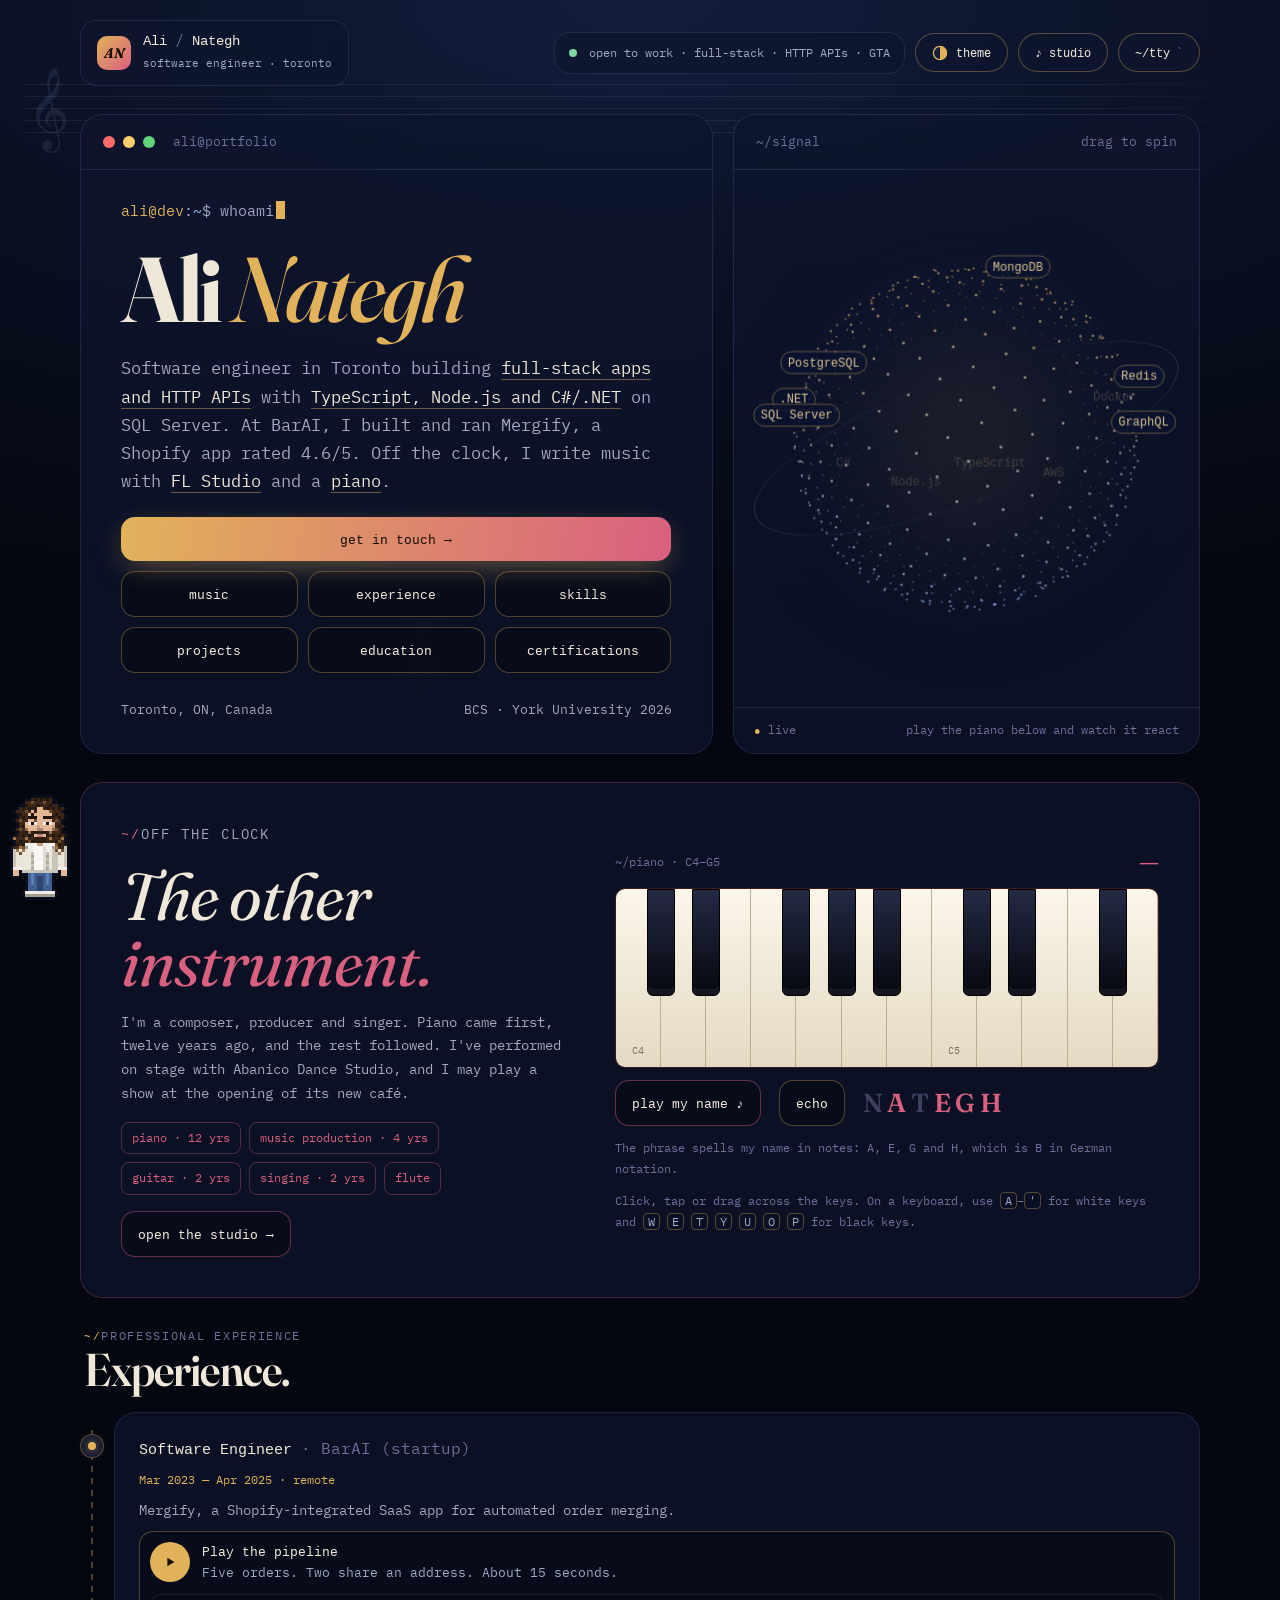
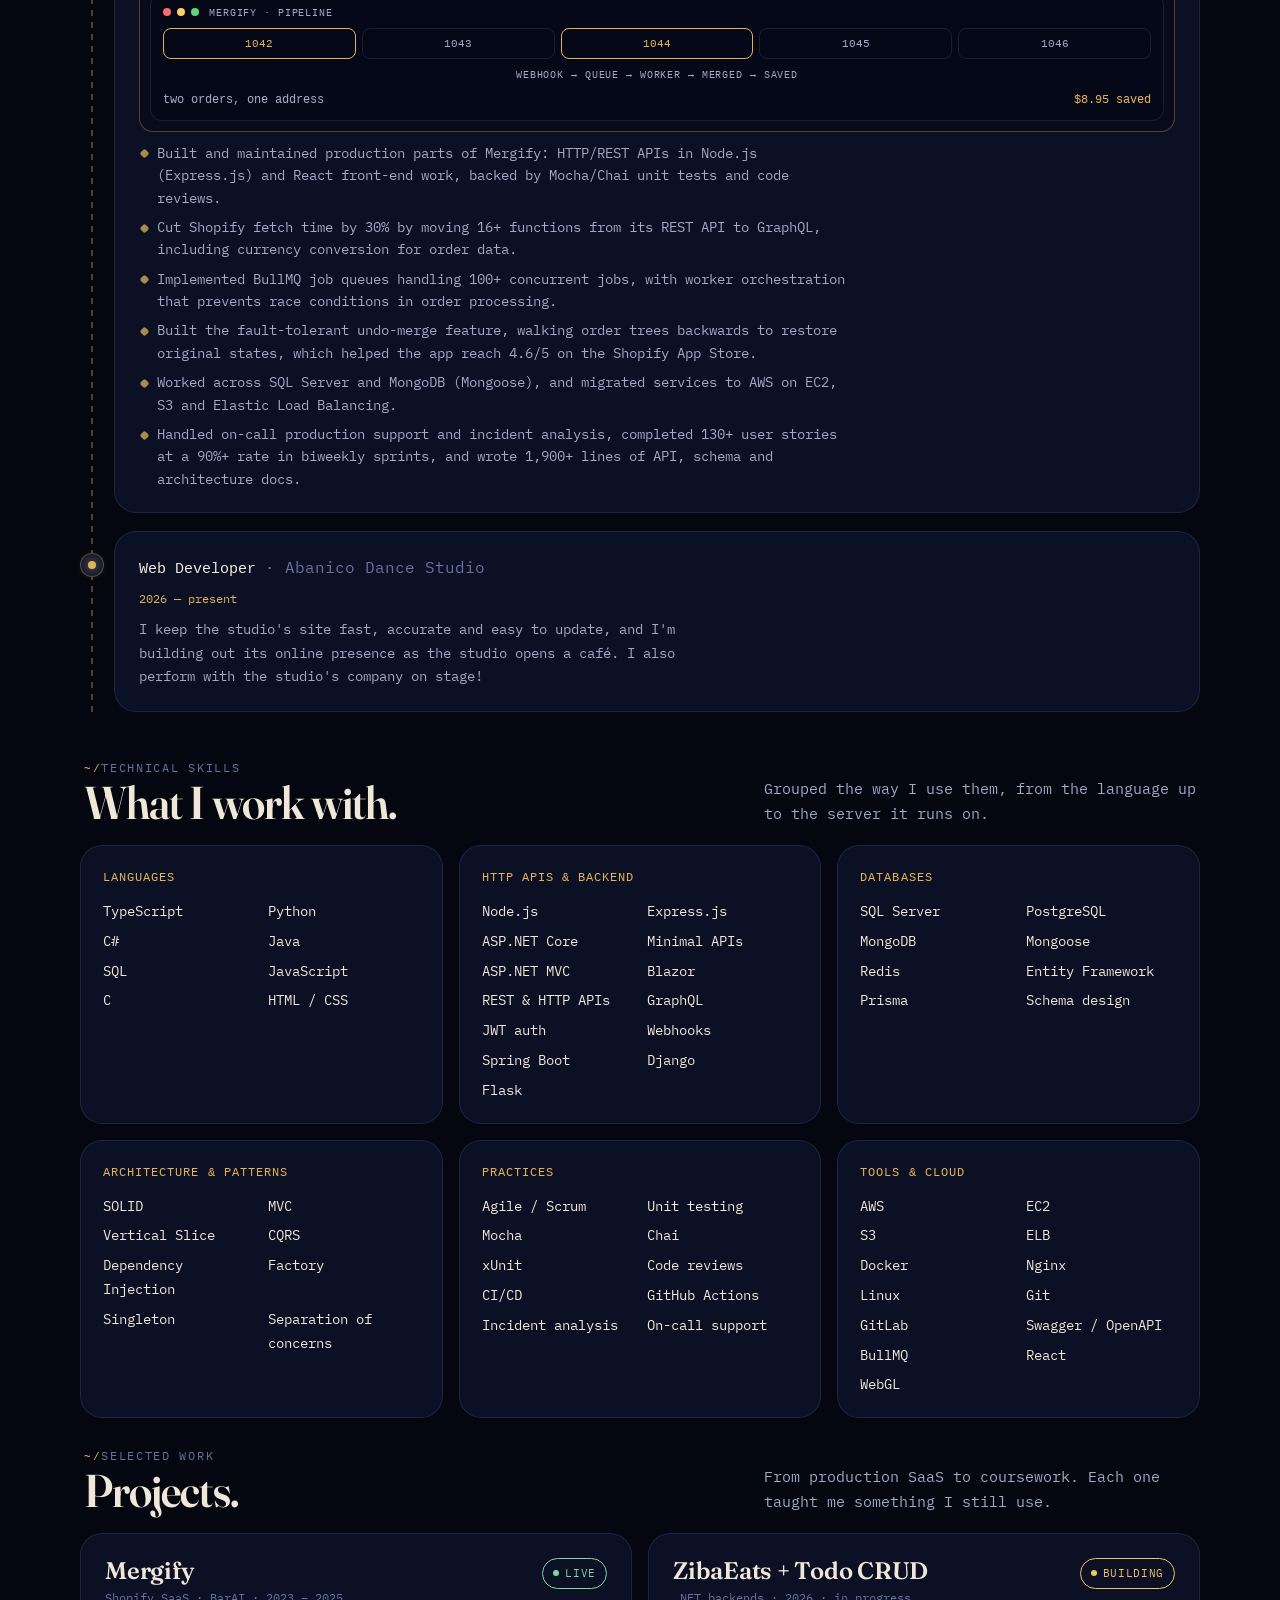
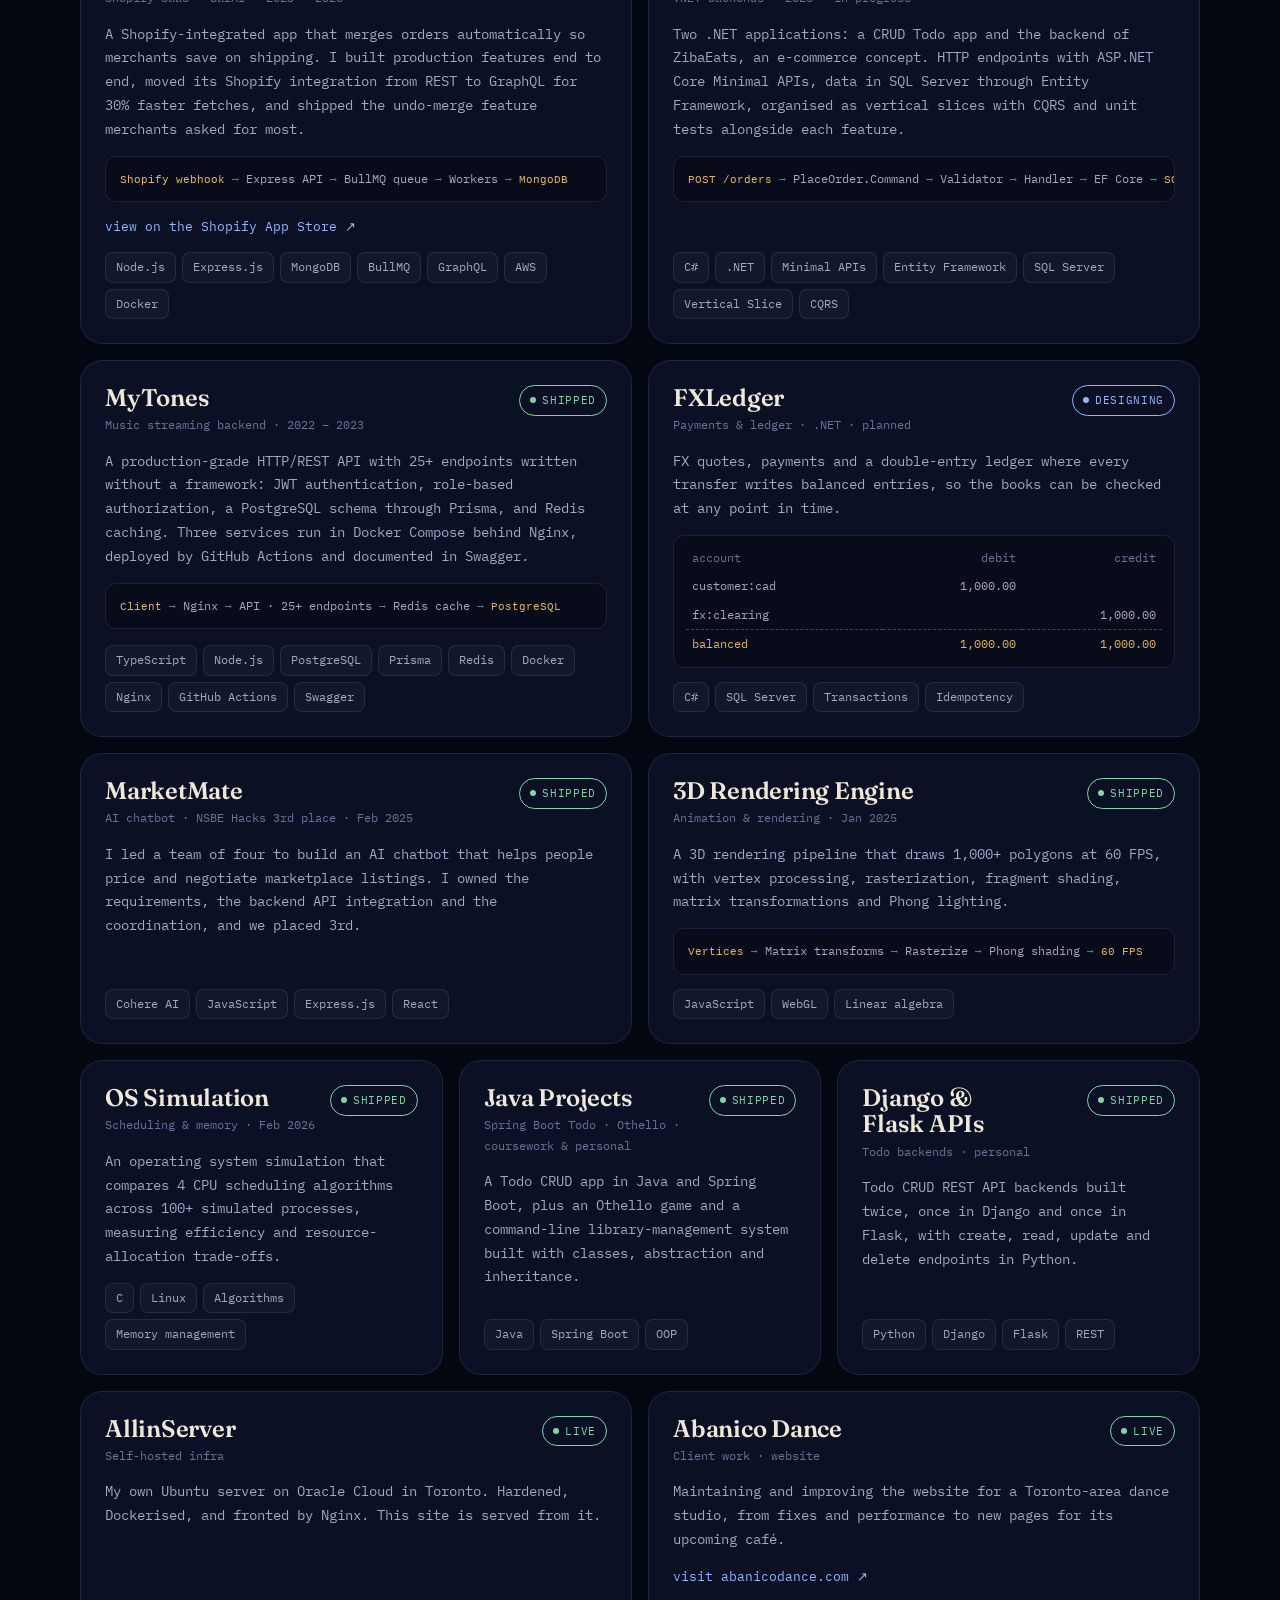
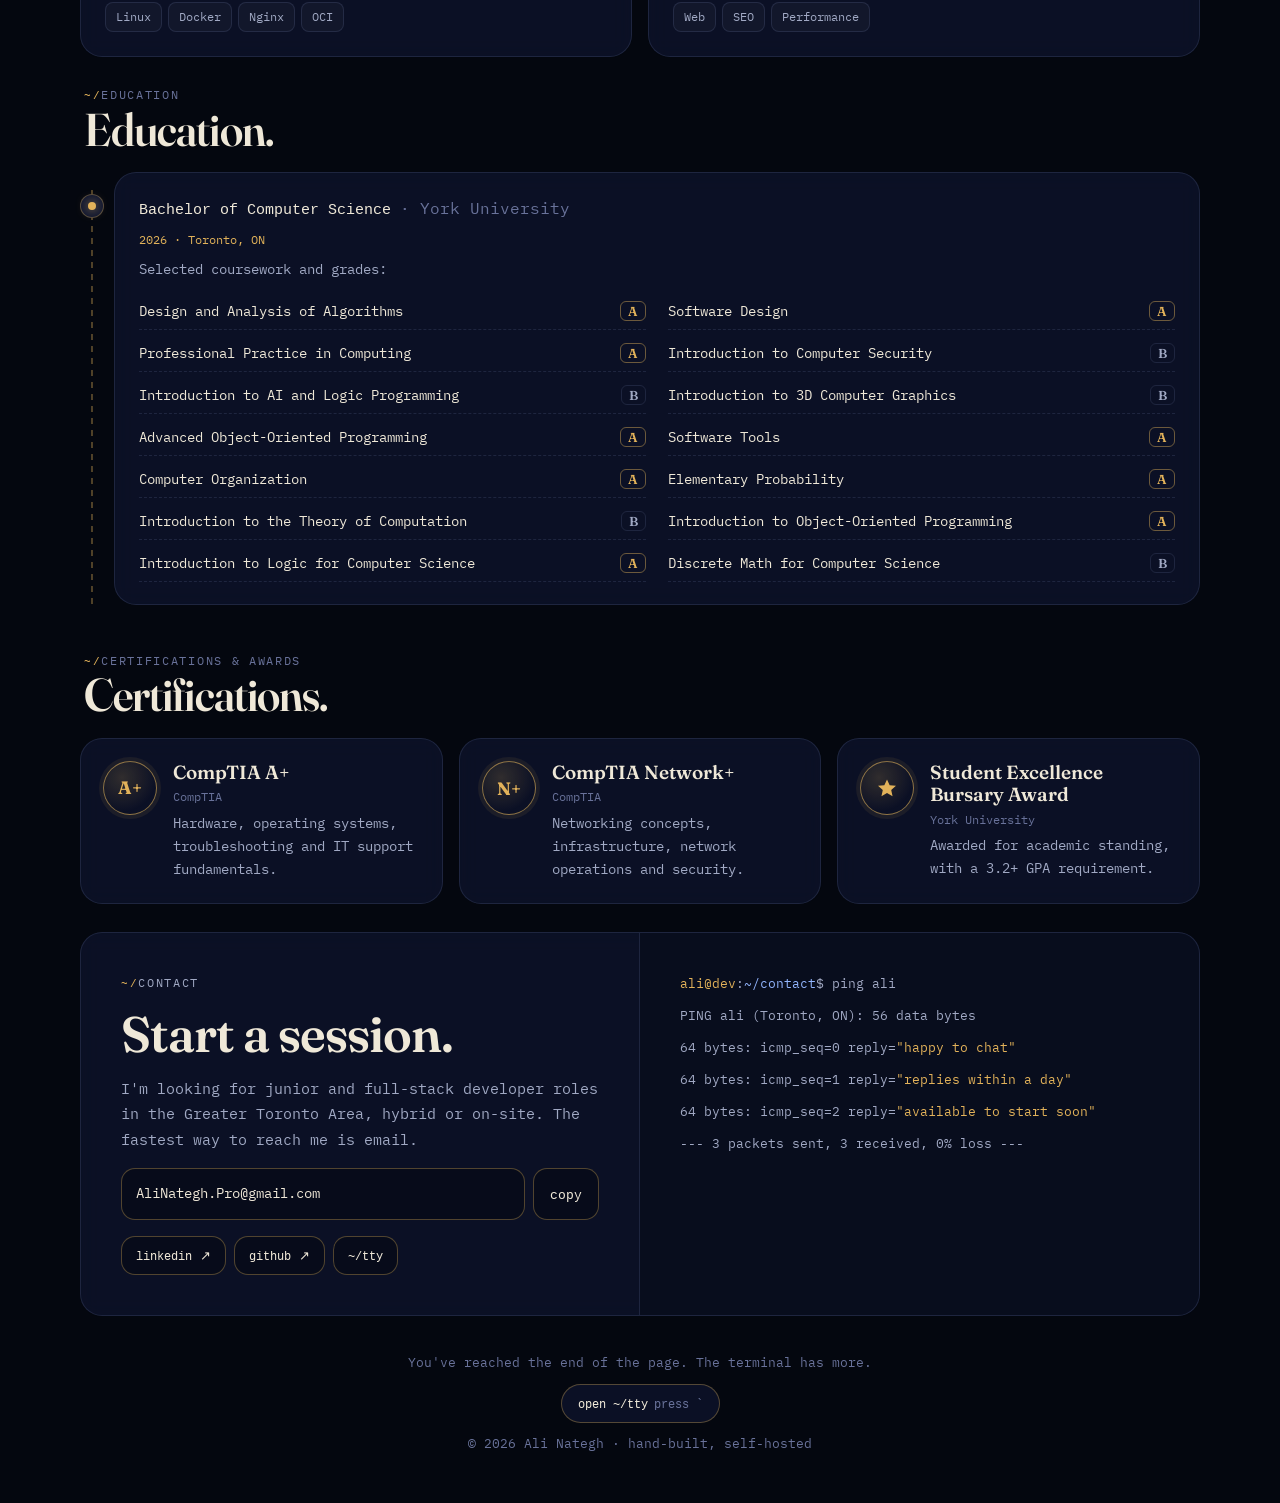
==== commit ff3269e1: "Add a playable Mergify pipeline on the BarAI card Five orders arrive through the webhook, the queue " ====
--- a/index.html
+++ b/index.html
@@ -119,6 +119,7 @@
         <link rel="stylesheet" href="css/main.css" />
         <link rel="stylesheet" href="css/mini.css" />
         <link rel="stylesheet" href="css/eggs.css" />
+        <link rel="stylesheet" href="css/mergify.css" />
         <script src="js/achievements.js" defer></script>
         <script src="js/app.js" defer></script>
         <script src="js/bitnotes.js" defer></script>
@@ -126,6 +127,7 @@
         <script src="js/eggs.js" defer></script>
         <script src="js/konami.js" defer></script>
         <script src="js/echo.js" defer></script>
+        <script src="js/mergify-card.js" defer></script>
         <script src="js/console-hello.js" defer></script>
     </head>
     <body>
@@ -198,10 +200,27 @@
     <div class="sec-head"><div><p class="eyebrow"><b>~/</b><span data-edit="experience.eyebrow">professional experience</span></p><h2 data-edit="experience.title">Experience.</h2></div></div>
     <div class="timeline">
       <div class="t-item"><span class="t-node" aria-hidden="true"></span>
-        <article class="glass glow t-card" data-item="experience.items" data-idx="0"><div class="adm item-tools" role="group" aria-label="Item tools"><button type="button" data-act="up" title="Move earlier" aria-label="Move earlier">↑</button><button type="button" data-act="down" title="Move later" aria-label="Move later">↓</button><button type="button" data-act="edit" title="Edit all fields" aria-label="Edit all fields">✎</button><button type="button" data-act="dup" title="Duplicate" aria-label="Duplicate">⧉</button><button type="button" class="del" data-act="del" title="Delete" aria-label="Delete">✕</button></div>
+        <article class="glass glow t-card" data-item="experience.items" data-idx="0" data-mergify-card=""><div class="adm item-tools" role="group" aria-label="Item tools"><button type="button" data-act="up" title="Move earlier" aria-label="Move earlier">↑</button><button type="button" data-act="down" title="Move later" aria-label="Move later">↓</button><button type="button" data-act="edit" title="Edit all fields" aria-label="Edit all fields">✎</button><button type="button" data-act="dup" title="Duplicate" aria-label="Duplicate">⧉</button><button type="button" class="del" data-act="del" title="Delete" aria-label="Delete">✕</button></div>
           <h3><span data-edit="experience.items.0.role">Software Engineer</span> <span class="org">· <span data-edit="experience.items.0.org">BarAI (startup)</span></span></h3>
           <p class="when" data-edit="experience.items.0.when">Mar 2023 — Apr 2025 · remote</p>
           <p data-edit="experience.items.0.desc">Mergify, a Shopify-integrated SaaS app for automated order merging.</p>
+          <div class="mf-slot">
+  <button type="button" class="mf-play" data-mergify-play="" aria-expanded="false" aria-controls="mergifyDemo">
+    <span class="mf-play-row">
+      <span class="mf-play-ico" aria-hidden="true"><svg viewBox="0 0 16 16" width="14" height="14"><path fill="currentColor" d="M5 3.2v9.6l8-4.8z"></path></svg></span>
+      <span class="mf-play-text"><span class="mf-play-label">Play the pipeline</span><span class="mf-play-sub">Five orders. Two share an address. About 15 seconds.</span></span>
+    </span>
+    <span class="mf-preview" aria-hidden="true">
+      <span class="mf-frame">
+        <span class="mf-frame-top"><i></i><i></i><i></i><span>mergify · pipeline</span></span>
+        <span class="mf-frame-row"><span class="mf-dot is-twin">1042</span><span class="mf-dot">1043</span><span class="mf-dot is-twin">1044</span><span class="mf-dot">1045</span><span class="mf-dot">1046</span></span>
+        <span class="mf-frame-pipe">webhook → queue → worker → merged → saved</span>
+        <span class="mf-frame-end"><span>two orders, one address</span><b>$8.95 saved</b></span>
+      </span>
+    </span>
+  </button>
+  <div id="mergifyDemo" class="mf-stage" data-mergify-stage="" hidden=""></div>
+</div>
           
           <ul class="t-points"><li><span data-edit="experience.items.0.bullets.0">Built and maintained production parts of Mergify: HTTP/REST APIs in Node.js (Express.js) and React front-end work, backed by Mocha/Chai unit tests and code reviews.</span></li><li><span data-edit="experience.items.0.bullets.1">Cut Shopify fetch time by 30% by moving 16+ functions from its REST API to GraphQL, including currency conversion for order data.</span></li><li><span data-edit="experience.items.0.bullets.2">Implemented BullMQ job queues handling 100+ concurrent jobs, with worker orchestration that prevents race conditions in order processing.</span></li><li><span data-edit="experience.items.0.bullets.3">Built the fault-tolerant undo-merge feature, walking order trees backwards to restore original states, which helped the app reach 4.6/5 on the Shopify App Store.</span></li><li><span data-edit="experience.items.0.bullets.4">Worked across SQL Server and MongoDB (Mongoose), and migrated services to AWS on EC2, S3 and Elastic Load Balancing.</span></li><li><span data-edit="experience.items.0.bullets.5">Handled on-call production support and incident analysis, completed 130+ user stories at a 90%+ rate in biweekly sprints, and wrote 1,900+ lines of API, schema and architecture docs.</span></li></ul>
         </article></div>
@@ -210,6 +229,7 @@
           <h3><span data-edit="experience.items.1.role">Web Developer</span> <span class="org">· <span data-edit="experience.items.1.org">Abanico Dance Studio</span></span></h3>
           <p class="when" data-edit="experience.items.1.when">2026 — present</p>
           <p data-edit="experience.items.1.desc">I keep the studio's site fast, accurate and easy to update, and I'm building out its online presence as the studio opens a café. I also perform with the studio's company on stage!</p>
+          
           
           
         </article></div><button type="button" class="adm add-item" data-add="experience.items">+ add entry</button></div></section><section class="sec" id="stack" data-section="stack"><div class="adm sec-tools" data-sec="stack"><span>Skills</span><button type="button" data-sact="up" aria-label="Move section up">↑</button><button type="button" data-sact="down" aria-label="Move section down">↓</button><button type="button" data-sact="toggle">hide</button></div>
@@ -313,6 +333,7 @@
           <h3><span data-edit="education.items.0.role">Bachelor of Computer Science</span> <span class="org">· <span data-edit="education.items.0.org">York University</span></span></h3>
           <p class="when" data-edit="education.items.0.when">2026 · Toronto, ON</p>
           <p data-edit="education.items.0.desc">Selected coursework and grades:</p>
+          
           <ul class="courses"><li><span class="cname"><span data-edit="education.items.0.courses.0.0">Design and Analysis of Algorithms</span></span><span class="grade top"><span data-edit="education.items.0.courses.0.1">A</span></span></li><li><span class="cname"><span data-edit="education.items.0.courses.1.0">Software Design</span></span><span class="grade top"><span data-edit="education.items.0.courses.1.1">A</span></span></li><li><span class="cname"><span data-edit="education.items.0.courses.2.0">Professional Practice in Computing</span></span><span class="grade top"><span data-edit="education.items.0.courses.2.1">A</span></span></li><li><span class="cname"><span data-edit="education.items.0.courses.3.0">Introduction to Computer Security</span></span><span class="grade"><span data-edit="education.items.0.courses.3.1">B</span></span></li><li><span class="cname"><span data-edit="education.items.0.courses.4.0">Introduction to AI and Logic Programming</span></span><span class="grade"><span data-edit="education.items.0.courses.4.1">B</span></span></li><li><span class="cname"><span data-edit="education.items.0.courses.5.0">Introduction to 3D Computer Graphics</span></span><span class="grade"><span data-edit="education.items.0.courses.5.1">B</span></span></li><li><span class="cname"><span data-edit="education.items.0.courses.6.0">Advanced Object-Oriented Programming</span></span><span class="grade top"><span data-edit="education.items.0.courses.6.1">A</span></span></li><li><span class="cname"><span data-edit="education.items.0.courses.7.0">Software Tools</span></span><span class="grade top"><span data-edit="education.items.0.courses.7.1">A</span></span></li><li><span class="cname"><span data-edit="education.items.0.courses.8.0">Computer Organization</span></span><span class="grade top"><span data-edit="education.items.0.courses.8.1">A</span></span></li><li><span class="cname"><span data-edit="education.items.0.courses.9.0">Elementary Probability</span></span><span class="grade top"><span data-edit="education.items.0.courses.9.1">A</span></span></li><li><span class="cname"><span data-edit="education.items.0.courses.10.0">Introduction to the Theory of Computation</span></span><span class="grade"><span data-edit="education.items.0.courses.10.1">B</span></span></li><li><span class="cname"><span data-edit="education.items.0.courses.11.0">Introduction to Object-Oriented Programming</span></span><span class="grade top"><span data-edit="education.items.0.courses.11.1">A</span></span></li><li><span class="cname"><span data-edit="education.items.0.courses.12.0">Introduction to Logic for Computer Science</span></span><span class="grade top"><span data-edit="education.items.0.courses.12.1">A</span></span></li><li><span class="cname"><span data-edit="education.items.0.courses.13.0">Discrete Math for Computer Science</span></span><span class="grade"><span data-edit="education.items.0.courses.13.1">B</span></span></li></ul>
           
         </article></div><button type="button" class="adm add-item" data-add="education.items">+ add school</button></div></section><section class="sec" id="certs" data-section="certs"><div class="adm sec-tools" data-sec="certs"><span>Certifications</span><button type="button" data-sact="up" aria-label="Move section up">↑</button><button type="button" data-sact="down" aria-label="Move section down">↓</button><button type="button" data-sact="toggle">hide</button></div>
--- a/css/fonts.css
+++ b/css/fonts.css
@@ -1,11 +1,12 @@
 /* Self-hosted text faces. Noto Music is not here: css/music-font.css is added only when notation is drawn.
-   font-display: optional keeps a late download from swapping the hero out from under the first paint.
-   The fallback faces are metric-matched to Fraunces and IBM Plex Mono so the stand-in occupies the same box. */
+   Fraunces uses font-display: swap, so the name and headings always end in the real face; its metric-matched
+   fallback keeps that swap close to still. IBM Plex Mono, which sets all the running text, uses optional:
+   on a slow first visit the body stays in its matched fallback instead of reflowing every paragraph. */
 @font-face {
   font-family: "Fraunces";
   font-style: normal;
   font-weight: 400 800;
-  font-display: optional;
+  font-display: swap;
   src: url("../assets/fonts/fraunces-roman.woff2") format("woff2");
   unicode-range: U+0000-00FF, U+0131, U+0152-0153, U+02BB-02BC, U+02C6, U+02DA, U+02DC, U+0304, U+0308, U+0329, U+2000-206F, U+20AC, U+2122, U+2190-2193, U+2212, U+2215, U+FEFF, U+FFFD;
 }
@@ -13,7 +14,7 @@
   font-family: "Fraunces";
   font-style: italic;
   font-weight: 400 700;
-  font-display: optional;
+  font-display: swap;
   src: url("../assets/fonts/fraunces-italic.woff2") format("woff2");
   unicode-range: U+0000-00FF, U+0131, U+0152-0153, U+02BB-02BC, U+02C6, U+02DA, U+02DC, U+0304, U+0308, U+0329, U+2000-206F, U+20AC, U+2122, U+2190-2193, U+2212, U+2215, U+FEFF, U+FFFD;
 }
--- a/css/mergify.css
+++ b/css/mergify.css
@@ -0,0 +1,344 @@
+/* mergify.css — collapsed teaser on the experience card, and the pipeline it opens.
+   Colours come from the hall's theme variables, with fallbacks so the same file
+   can be mounted in another surface later. No animation runs until .is-motion. */
+
+.mf-slot,
+.mf-slot *,
+.mf,
+.mf * { box-sizing: border-box; }
+
+.mf-slot { display: grid; gap: 10px; min-width: 0; }
+[data-mergify-card] { scroll-margin-top: 16px; scroll-margin-bottom: 24px; }
+.t-card.is-open,
+.t-card.is-open:hover { transform: none; }
+.t-card.is-open .mf-preview { display: none; }
+
+.mf-play {
+  display: grid;
+  gap: 12px;
+  width: 100%;
+  margin: 0;
+  padding: 10px;
+  border-radius: 14px;
+  border: 1px solid var(--line-strong, rgba(226, 178, 90, .4));
+  background: var(--sunk, rgba(0, 0, 0, .28));
+  color: var(--text, #efe8d8);
+  font: 500 14px/1.4 var(--mono, ui-monospace, monospace);
+  text-align: left;
+  white-space: normal;
+  cursor: pointer;
+  touch-action: manipulation;
+}
+.mf-play:hover { border-color: var(--accent, #e2b25a); }
+.mf-play-row { display: flex; align-items: center; gap: 12px; min-width: 0; }
+.mf-play-ico {
+  width: 40px;
+  height: 40px;
+  border-radius: 50%;
+  display: grid;
+  place-items: center;
+  flex: none;
+  background: var(--accent, #e2b25a);
+  color: var(--on-accent, #170f02);
+}
+.mf-play-ico svg { display: block; }
+.mf-play-text { display: grid; gap: 2px; min-width: 0; }
+.mf-play-label { font-weight: 600; color: var(--text, #efe8d8); }
+.mf-play-sub { color: var(--muted, #a1a9c4); font-size: 12.5px; font-weight: 400; }
+
+.mf-preview { display: block; min-width: 0; cursor: pointer; }
+.mf-frame {
+  display: grid;
+  gap: 8px;
+  padding: 10px 12px 12px;
+  border-radius: 12px;
+  border: 1px solid var(--line, rgba(170, 188, 255, .18));
+  background: color-mix(in srgb, var(--bg-0, #04070f) 35%, transparent);
+}
+.mf-frame-top {
+  display: flex;
+  align-items: center;
+  gap: 6px;
+  color: var(--muted, #a1a9c4);
+  font-size: 11px;
+  letter-spacing: .08em;
+  text-transform: uppercase;
+}
+.mf-frame-top i { width: 8px; height: 8px; border-radius: 50%; display: block; flex: none; }
+.mf-frame-top i:nth-child(1) { background: #ff6b6b; }
+.mf-frame-top i:nth-child(2) { background: #ffcf6b; }
+.mf-frame-top i:nth-child(3) { background: #5fd47a; }
+.mf-frame-top span { margin-left: 4px; }
+.mf-frame-row { display: grid; grid-template-columns: repeat(5, minmax(0, 1fr)); gap: 6px; }
+.mf-dot {
+  text-align: center;
+  font-size: 12px;
+  font-variant-numeric: tabular-nums;
+  padding: 6px 2px;
+  border-radius: 8px;
+  border: 1px solid var(--line, rgba(170, 188, 255, .18));
+  color: var(--muted, #a1a9c4);
+}
+.mf-dot.is-twin { border-color: var(--accent, #e2b25a); color: var(--accent, #e2b25a); }
+.mf-frame-pipe {
+  margin: 0;
+  text-align: center;
+  font-size: 11px;
+  letter-spacing: .08em;
+  text-transform: uppercase;
+  color: var(--muted, #a1a9c4);
+}
+.mf-frame-end {
+  display: flex;
+  justify-content: space-between;
+  align-items: baseline;
+  gap: 8px;
+  flex-wrap: wrap;
+  font-size: 12.5px;
+  color: var(--muted, #a1a9c4);
+}
+.mf-frame-end b {
+  color: var(--accent, #e2b25a);
+  font-weight: 600;
+  font-variant-numeric: tabular-nums;
+}
+
+.mf-stage[hidden] { display: none !important; }
+.mf-loading {
+  margin: 0;
+  padding: 12px 2px;
+  color: var(--text, #efe8d8);
+  font-size: 14px;
+}
+.t-card .mf-loading,
+.t-card .mf p { max-width: none; }
+.t-card .mf .mf-say { color: var(--mf-text); font-size: 14px; }
+.t-card .mf .mf-name { color: var(--mf-text); font-size: 13.5px; font-weight: 600; }
+.t-card .mf .mf-math { color: var(--mf-text); font-size: 13.5px; }
+.t-card .mf .mf-saved-k { color: var(--mf-muted); font-size: 11px; letter-spacing: .12em; }
+.t-card .mf .mf-saved-n {
+  color: var(--mf-muted);
+  font-size: clamp(32px, 4vw, 44px);
+  font-family: var(--mf-display);
+  line-height: 1;
+}
+.t-card .mf.is-saved .mf-saved-n { color: var(--mf-ok); }
+
+.mf {
+  --mf-text: var(--text, #efe8d8);
+  --mf-muted: var(--muted, #a1a9c4);
+  --mf-line: var(--line, rgba(170, 188, 255, .18));
+  --mf-line-strong: var(--line-strong, rgba(226, 178, 90, .45));
+  --mf-accent: var(--accent, #e2b25a);
+  --mf-ok: var(--ok, #7fd6a4);
+  --mf-sunk: var(--sunk, rgba(0, 0, 0, .28));
+  --mf-display: var(--display, Georgia, serif);
+  --mf-mono: var(--mono, ui-monospace, monospace);
+  display: grid;
+  gap: 10px;
+  min-width: 0;
+  color: var(--mf-text);
+  font-family: var(--mf-mono);
+}
+.mf-chrome {
+  display: flex;
+  align-items: center;
+  gap: 8px;
+  color: var(--mf-muted);
+  font-size: 12px;
+  letter-spacing: .04em;
+}
+.mf-lights { display: flex; gap: 6px; }
+.mf-lights i { width: 9px; height: 9px; border-radius: 50%; display: block; }
+.mf-lights i:nth-child(1) { background: #ff6b6b; }
+.mf-lights i:nth-child(2) { background: #ffcf6b; }
+.mf-lights i:nth-child(3) { background: #5fd47a; }
+
+.mf-rail {
+  display: flex;
+  flex-wrap: wrap;
+  gap: 6px;
+  list-style: none;
+  margin: 0;
+  padding: 0;
+}
+.mf-rail li {
+  flex: 1 1 7.2rem;
+  display: grid;
+  gap: 2px;
+  min-width: 0;
+  padding: 7px 8px;
+  border-radius: 10px;
+  border: 1px solid var(--mf-line);
+  background: var(--mf-sunk);
+}
+.mf-rail-h {
+  font-size: 12px;
+  font-weight: 600;
+  letter-spacing: .04em;
+  text-transform: uppercase;
+  color: var(--mf-muted);
+}
+.mf-rail-s { font-size: 11px; line-height: 1.35; color: var(--mf-muted); overflow-wrap: break-word; }
+.mf-rail li.is-done { border-color: var(--mf-line-strong); }
+.mf-rail li.is-done .mf-rail-h { color: var(--mf-text); }
+.mf-rail li[aria-current="step"] {
+  border-color: var(--mf-accent);
+  background: color-mix(in srgb, var(--mf-accent) 14%, transparent);
+}
+.mf-rail li[aria-current="step"] .mf-rail-h,
+.mf-rail li[aria-current="step"] .mf-rail-s { color: var(--mf-text); }
+
+.mf-meter { height: 3px; border-radius: 3px; background: var(--mf-line); overflow: hidden; }
+.mf-meter > span { display: block; height: 100%; width: 0; background: var(--mf-accent); }
+.mf.is-motion .mf-meter > span { transition: width .45s ease; }
+.mf[data-stage="webhook"] .mf-meter > span { width: 12%; }
+.mf[data-stage="queue"] .mf-meter > span { width: 36%; }
+.mf[data-stage="worker"] .mf-meter > span { width: 58%; }
+.mf[data-stage="merged"] .mf-meter > span { width: 80%; }
+.mf[data-stage="saved"] .mf-meter > span { width: 100%; }
+
+.mf-say {
+  margin: 0;
+  min-height: 3.2em;
+  color: var(--mf-text);
+  font-size: 14px;
+  line-height: 1.45;
+}
+
+.mf-board {
+  display: grid;
+  grid-template-columns: repeat(5, minmax(0, 1fr));
+  gap: 8px;
+  align-items: stretch;
+}
+.mf-order {
+  position: relative;
+  min-width: 0;
+  min-height: 132px;
+  padding: 8px 10px;
+  border-radius: 12px;
+  border: 1px dashed var(--mf-line-strong);
+  background: transparent;
+}
+.mf-order.is-on {
+  border-style: solid;
+  border-color: var(--mf-line);
+  background: var(--mf-sunk);
+}
+.mf-ph {
+  position: absolute;
+  inset: 0;
+  display: grid;
+  place-items: center;
+  color: var(--mf-muted);
+  font-size: 12px;
+  letter-spacing: .16em;
+}
+.mf-order.is-on .mf-ph { display: none; }
+.mf-order-body { visibility: hidden; display: grid; gap: 3px; align-content: start; }
+.mf-order.is-on .mf-order-body { visibility: visible; }
+.mf.is-motion .mf-order.is-on { animation: mf-in .35s ease; }
+@keyframes mf-in { from { opacity: .45; } to { opacity: 1; } }
+.mf-oh, .mf-line { display: flex; justify-content: space-between; align-items: baseline; gap: 6px 8px; flex-wrap: wrap; }
+.mf-no, .mf-name { color: var(--mf-text); font-weight: 600; }
+.mf-name { margin: 0; font-size: 13.5px; overflow-wrap: break-word; }
+.mf-ship, .mf-addr, .mf-line, .mf-status { margin: 0; font-size: 12px; color: var(--mf-muted); }
+.mf-addr { overflow-wrap: break-word; }
+.mf-line span:first-child { min-width: 0; flex: 1 1 5.5rem; overflow-wrap: break-word; }
+.mf-line span:last-child, .mf-ship, .mf-no { font-variant-numeric: tabular-nums; flex: none; white-space: nowrap; }
+.mf-status {
+  min-height: 1.2em;
+  letter-spacing: .06em;
+  text-transform: uppercase;
+  font-size: 11px;
+}
+.mf-order.is-pair {
+  border-color: var(--mf-accent);
+  box-shadow: inset 0 0 0 1px var(--mf-accent);
+}
+.mf-order.is-pair .mf-status { color: var(--mf-accent); }
+.mf-order.is-merged {
+  grid-column: span 2;
+  border-color: var(--mf-ok);
+  box-shadow: inset 0 0 0 1px var(--mf-ok);
+}
+.mf-order.is-merged .mf-status,
+.mf-order.is-merged .mf-ship { color: var(--mf-text); }
+.mf.is-motion .mf-order.is-fold { animation: mf-out .28s ease forwards; }
+@keyframes mf-out { to { opacity: 0; transform: scale(.98); } }
+.mf.is-motion.is-scanning .mf-order.is-on { animation: mf-scan 1s ease; }
+@keyframes mf-scan {
+  0% { box-shadow: inset 0 0 0 0 transparent; }
+  45% { box-shadow: inset 0 0 0 1px var(--mf-accent); }
+  100% { box-shadow: inset 0 0 0 0 transparent; }
+}
+.mf-order[hidden] { display: none !important; }
+
+.mf-saved {
+  display: grid;
+  grid-template-columns: auto minmax(0, 1fr);
+  gap: 8px 18px;
+  align-items: center;
+  padding: 12px 14px;
+  border-radius: 12px;
+  border: 1px solid var(--mf-line);
+  background: var(--mf-sunk);
+}
+.mf-saved-k {
+  margin: 0;
+  font-size: 11px;
+  letter-spacing: .12em;
+  text-transform: uppercase;
+  color: var(--mf-muted);
+}
+.mf-saved-n {
+  margin: 0;
+  min-width: 6ch;
+  font-family: var(--mf-display);
+  font-size: clamp(32px, 4vw, 44px);
+  font-weight: 560;
+  letter-spacing: -.03em;
+  line-height: 1;
+  font-variant-numeric: tabular-nums;
+  color: var(--mf-muted);
+}
+.mf.is-saved .mf-saved-n { color: var(--mf-ok); }
+.mf-math, .mf-undo { margin: 0; color: var(--mf-text); font-size: 13.5px; line-height: 1.45; }
+.mf-undo { color: var(--mf-muted); margin-top: 4px; }
+.mf-saved-copy { min-height: 4.4em; }
+
+.mf-actions { display: flex; flex-wrap: wrap; gap: 8px; }
+.mf-actions button {
+  min-height: 44px;
+  padding: 8px 16px;
+  border-radius: 999px;
+  border: 1px solid var(--mf-line-strong);
+  background: transparent;
+  color: var(--mf-text);
+  font: 500 13px var(--mf-mono);
+  cursor: pointer;
+  touch-action: manipulation;
+}
+.mf-actions button:hover { border-color: var(--mf-accent); }
+
+@media (max-width: 760px) {
+  .mf-board { grid-template-columns: repeat(2, minmax(0, 1fr)); }
+  .mf-order.is-merged { grid-column: 1 / -1; }
+  .mf-saved { grid-template-columns: 1fr; }
+}
+@media (max-width: 560px) {
+  .mf-board { grid-template-columns: 1fr; }
+  .mf-order.is-merged { grid-column: auto; }
+}
+@media (max-width: 380px) {
+  .mf-frame-row { gap: 4px; }
+  .mf-dot { font-size: 11px; padding: 5px 0; }
+  .mf-play { padding: 8px; }
+}
+
+@media (prefers-reduced-motion: reduce) {
+  .mf,
+  .mf *,
+  .mf-play { animation: none !important; transition: none !important; }
+}
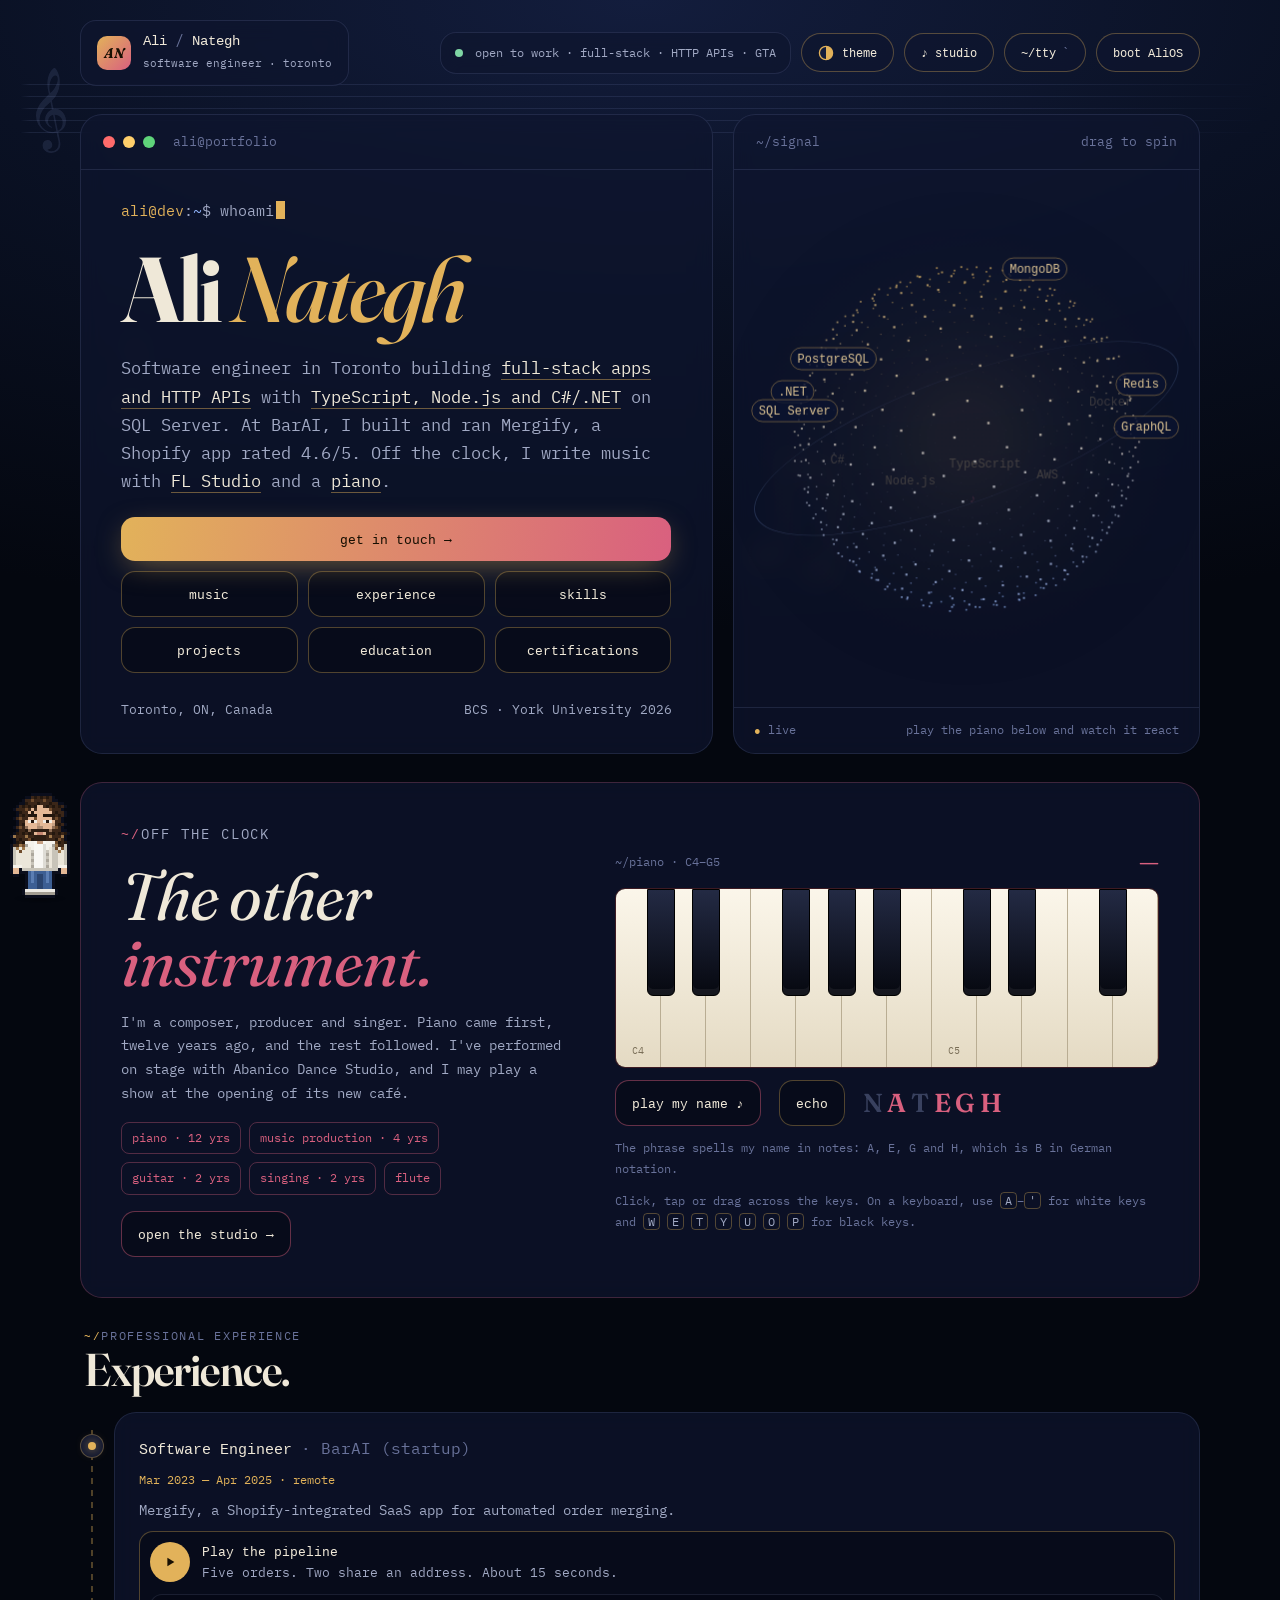
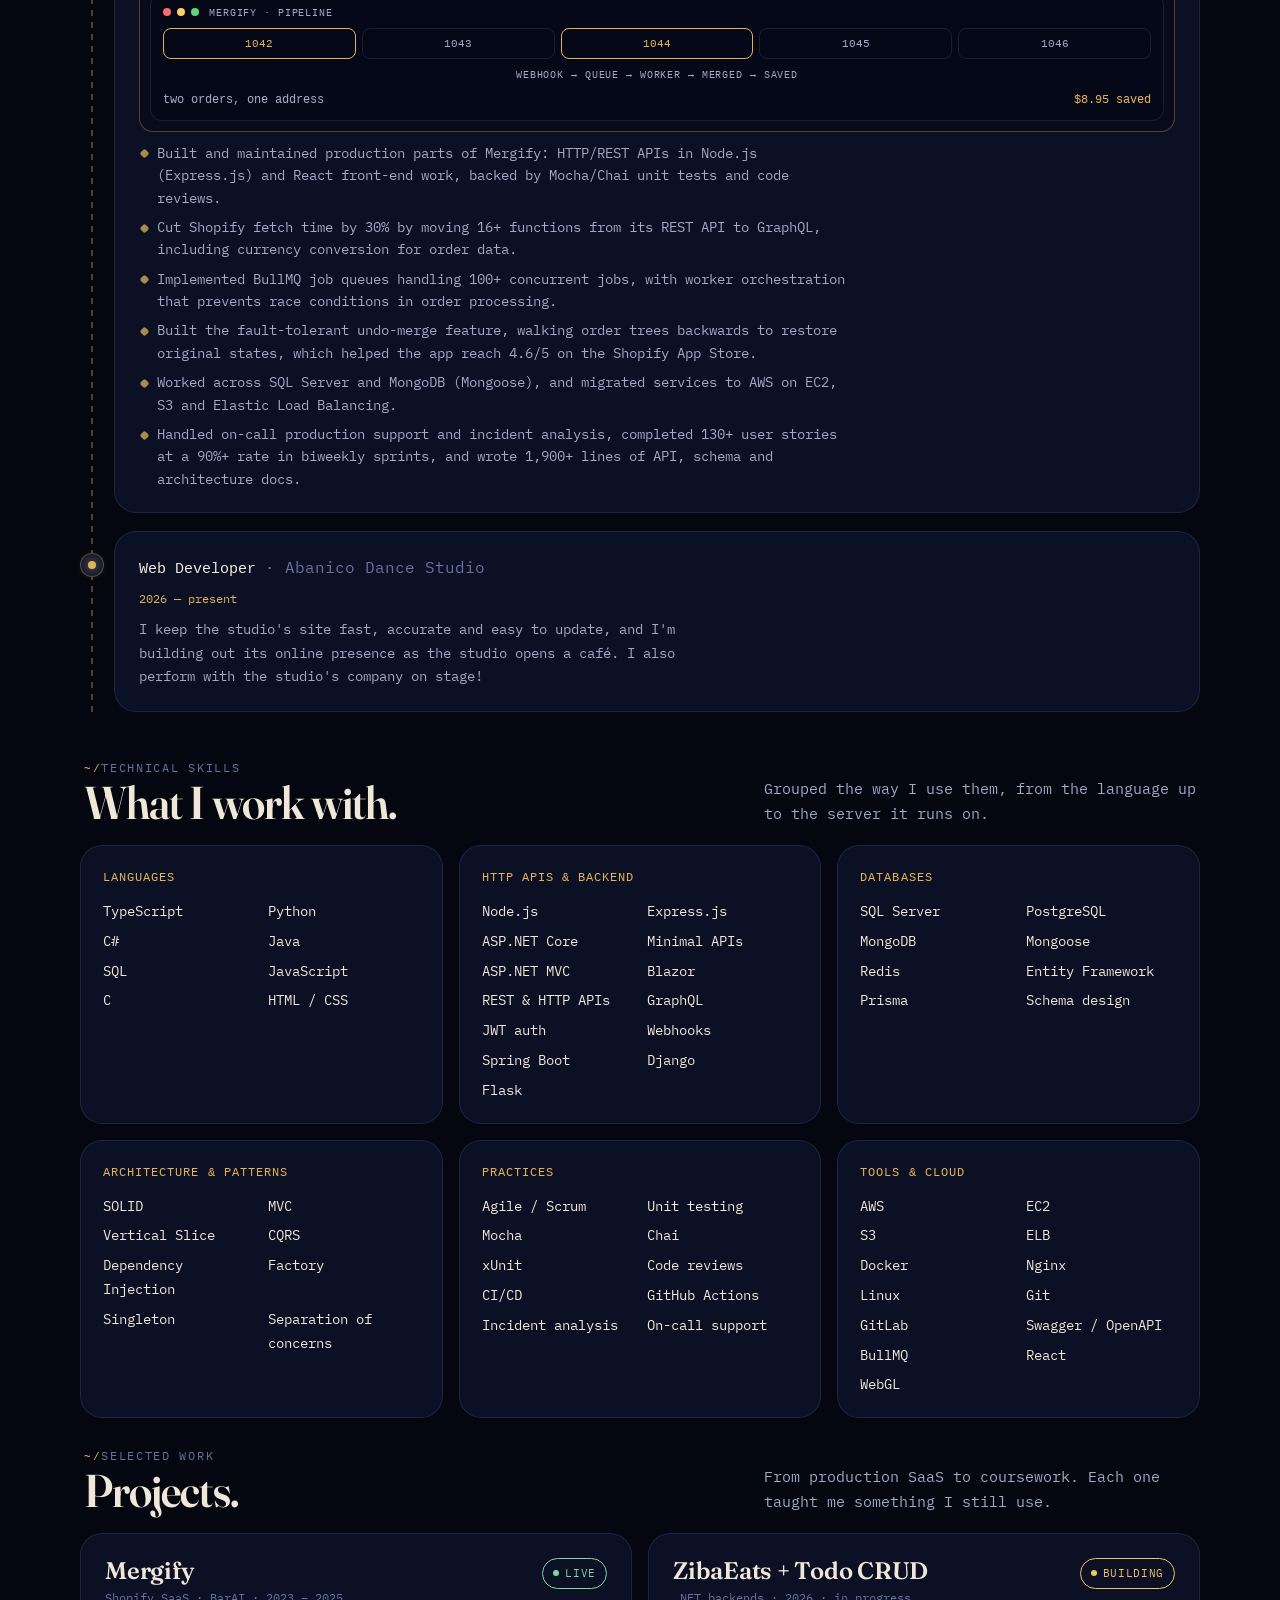
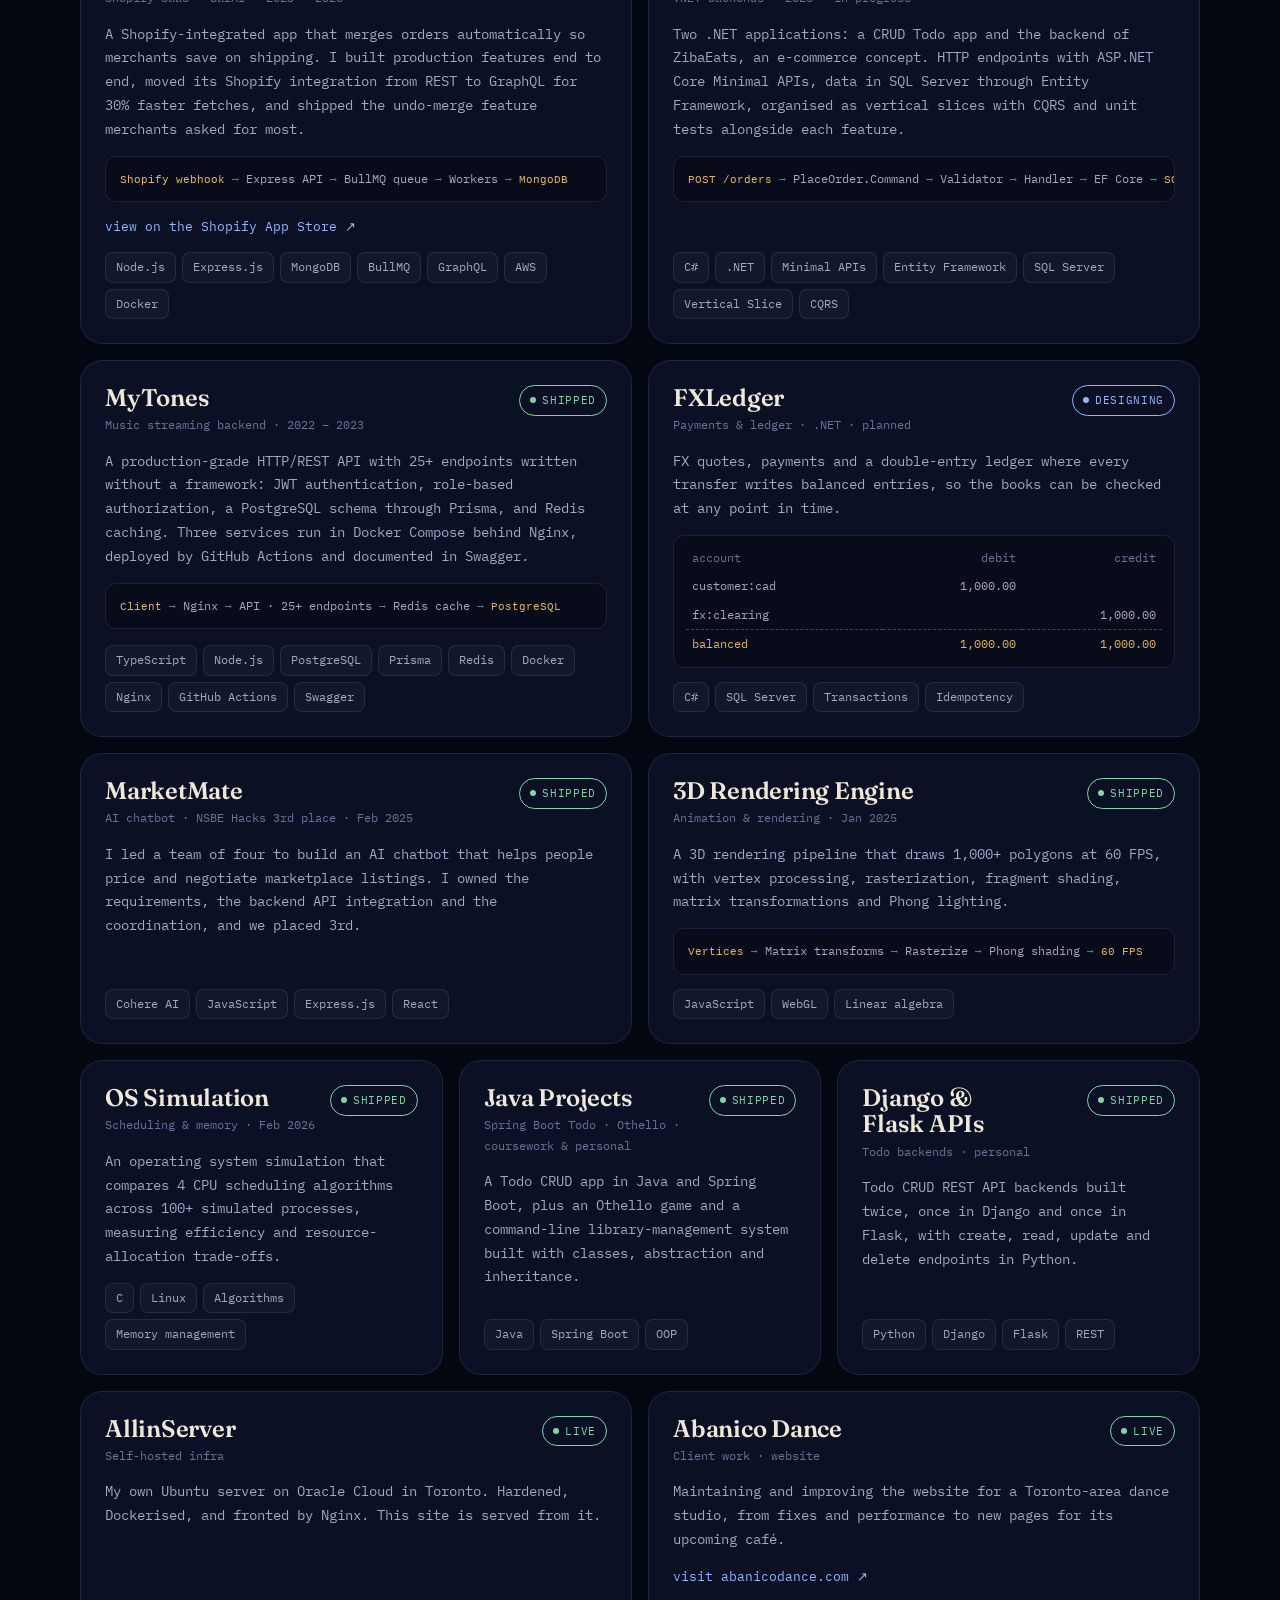
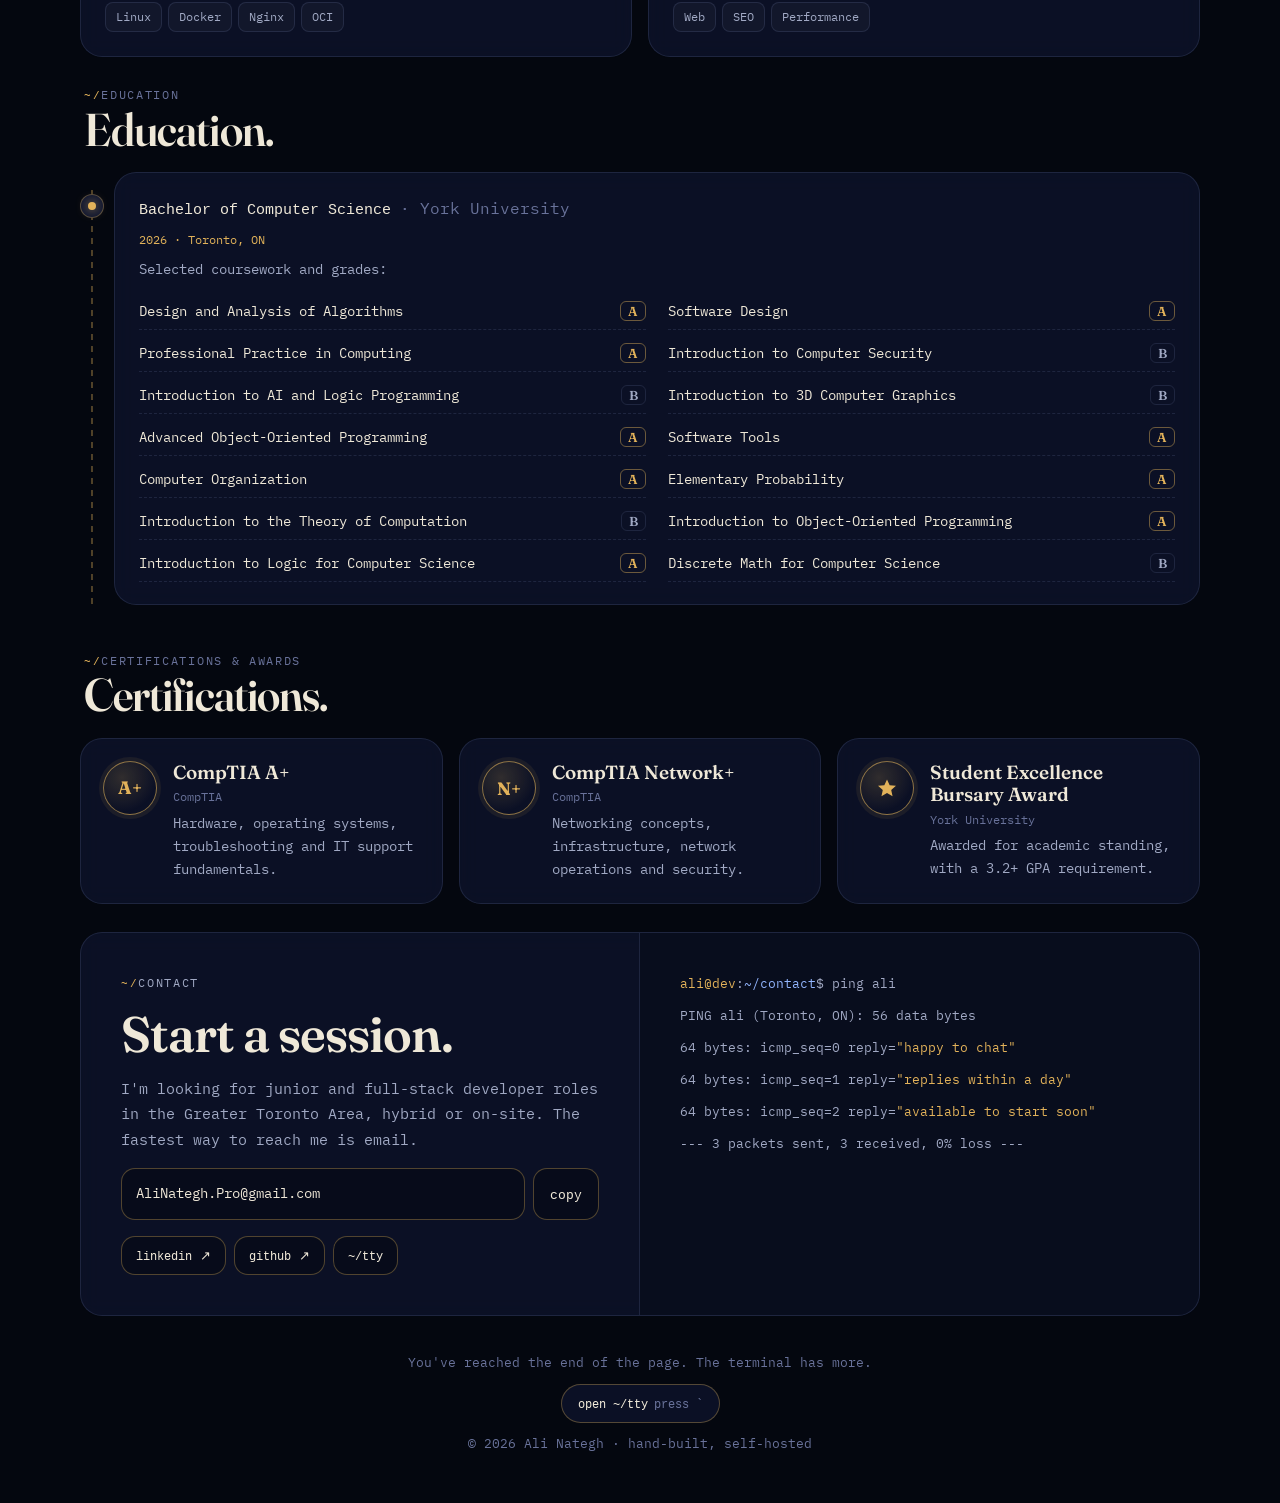
==== commit 0ffa7961: "Add AliOS, a desktop that boots from the terminal. startx and a boot button load the window manager " ====
--- a/index.html
+++ b/index.html
@@ -148,6 +148,7 @@
       <button class="tty-btn theme-btn" type="button" data-theme-menu="" aria-haspopup="menu" aria-expanded="false" aria-label="Change colour theme"><svg class="tdot" viewBox="0 0 16 16" aria-hidden="true"><circle class="t-bg" cx="8" cy="8" r="6.6"></circle><path class="t-fill" d="M8 1.4a6.6 6.6 0 0 1 0 13.2z"></path><circle class="t-ring" cx="8" cy="8" r="6.6"></circle></svg><span class="tlbl">theme</span></button>
       <a class="tty-btn" href="#studio"><span data-edit="nav.topStudio">♪ studio</span></a>
       <button class="tty-btn" type="button" data-open-tty=""><span data-edit="nav.topTty">~/tty</span> <kbd aria-hidden="true">`</kbd></button>
+      <button class="tty-btn alios-boot" type="button" data-startx="" aria-label="Boot AliOS">boot AliOS</button>
     </div></header>
             <section class="hero" id="top">
                 <div class="glass glow" id="heroMain">
--- a/css/main.css
+++ b/css/main.css
@@ -562,3 +562,13 @@
 
 /* ---------- background: musical notes built from 0s and 1s (js/bitnotes.js) ---------- */
 #bitNotes{position:fixed; inset:0; width:100vw; height:100vh; z-index:0; pointer-events:none}
+
+/* AliOS is a desktop mode loaded only after someone boots it. This control stays
+   out of the way on phones and touch screens, where the scroll page is the site. */
+button.alios-boot{display:none}
+@media (min-width:1024px) and (min-height:640px){
+  button.alios-boot{display:inline-flex}
+}
+@media (pointer:coarse){
+  button.alios-boot{display:none}
+}
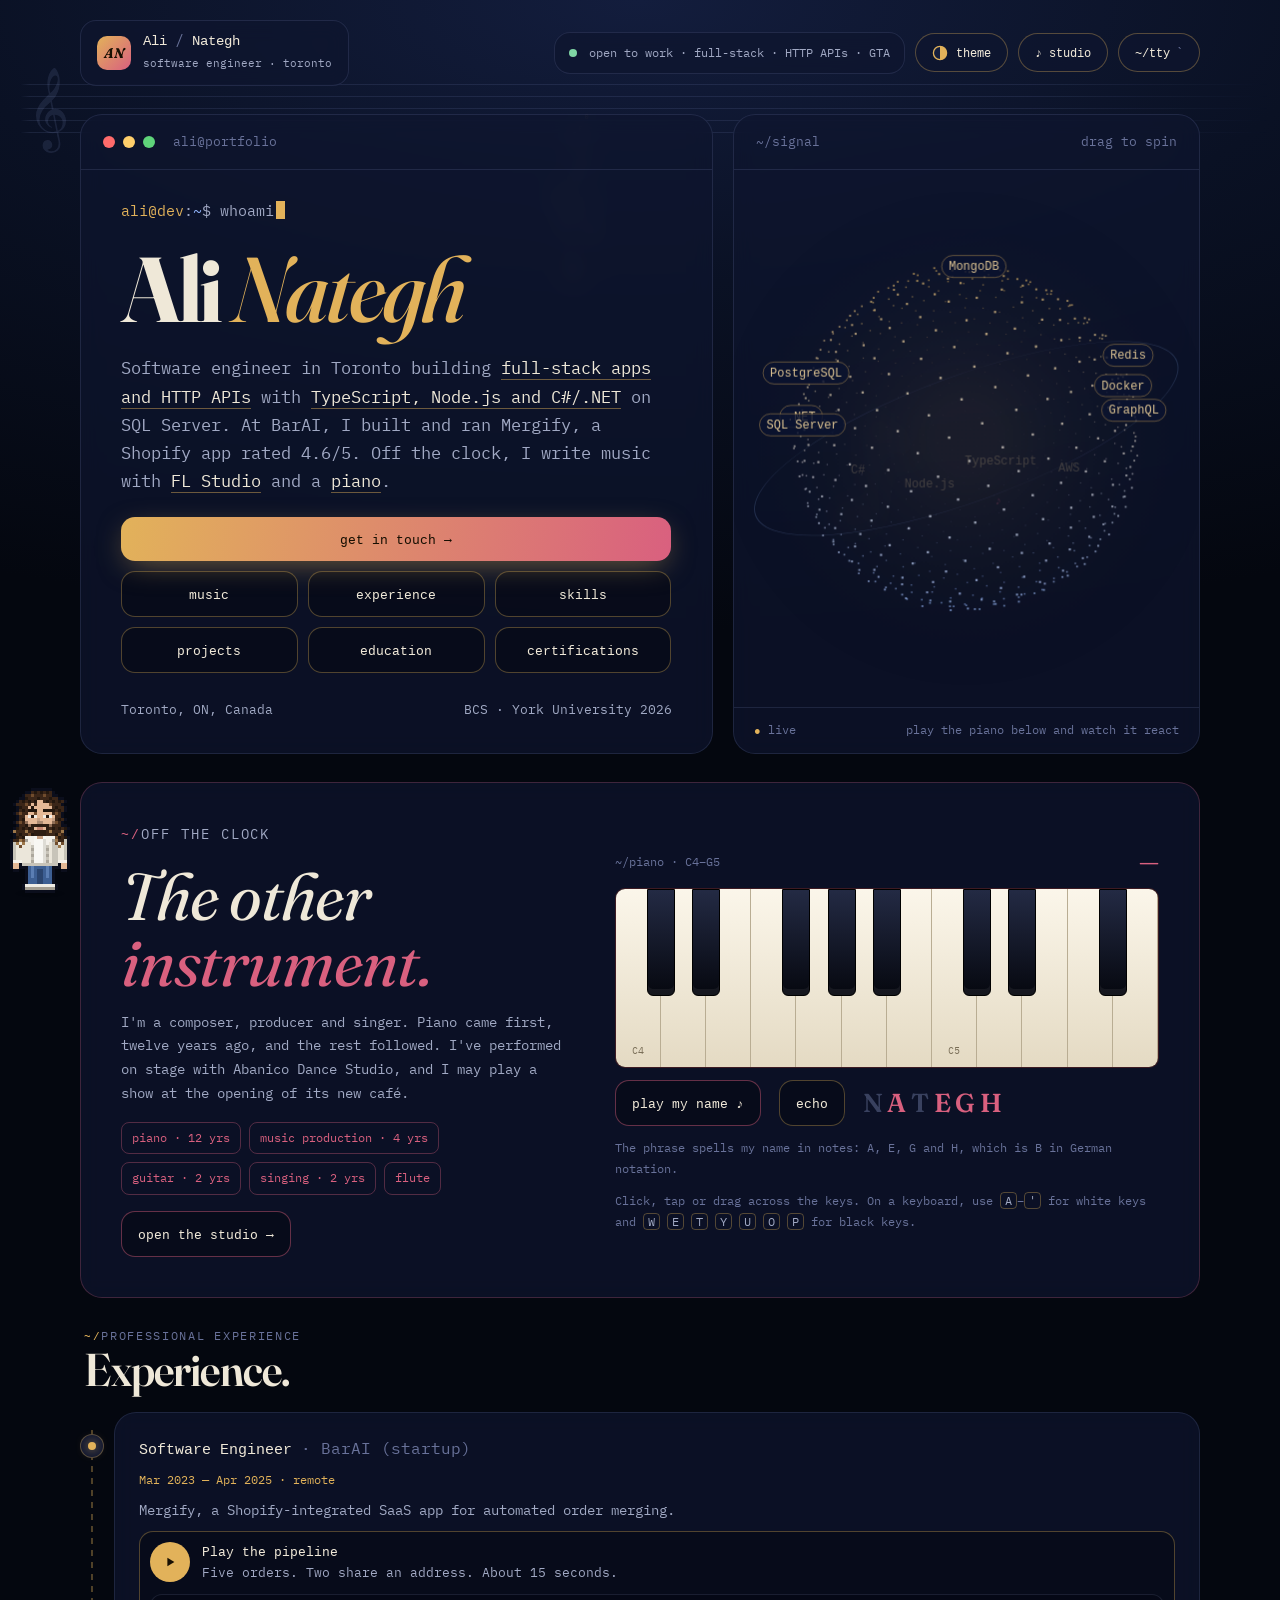
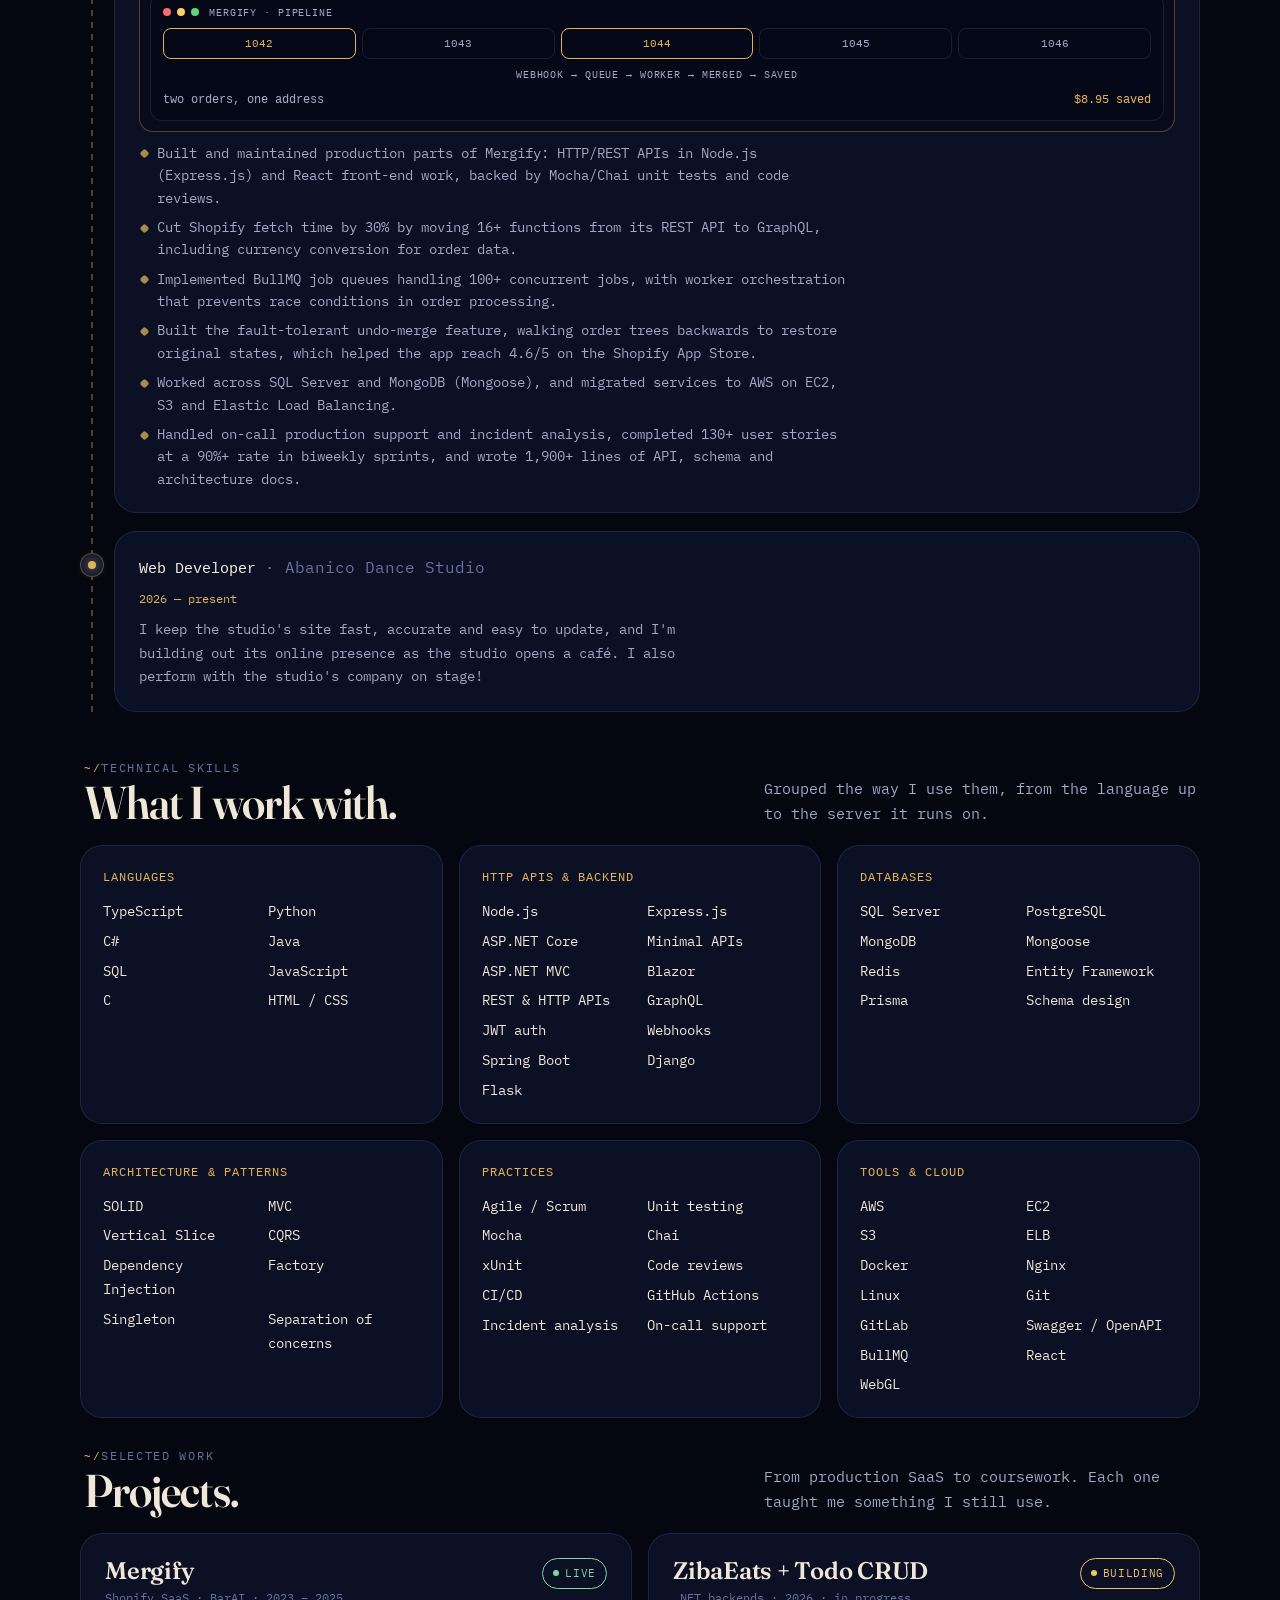
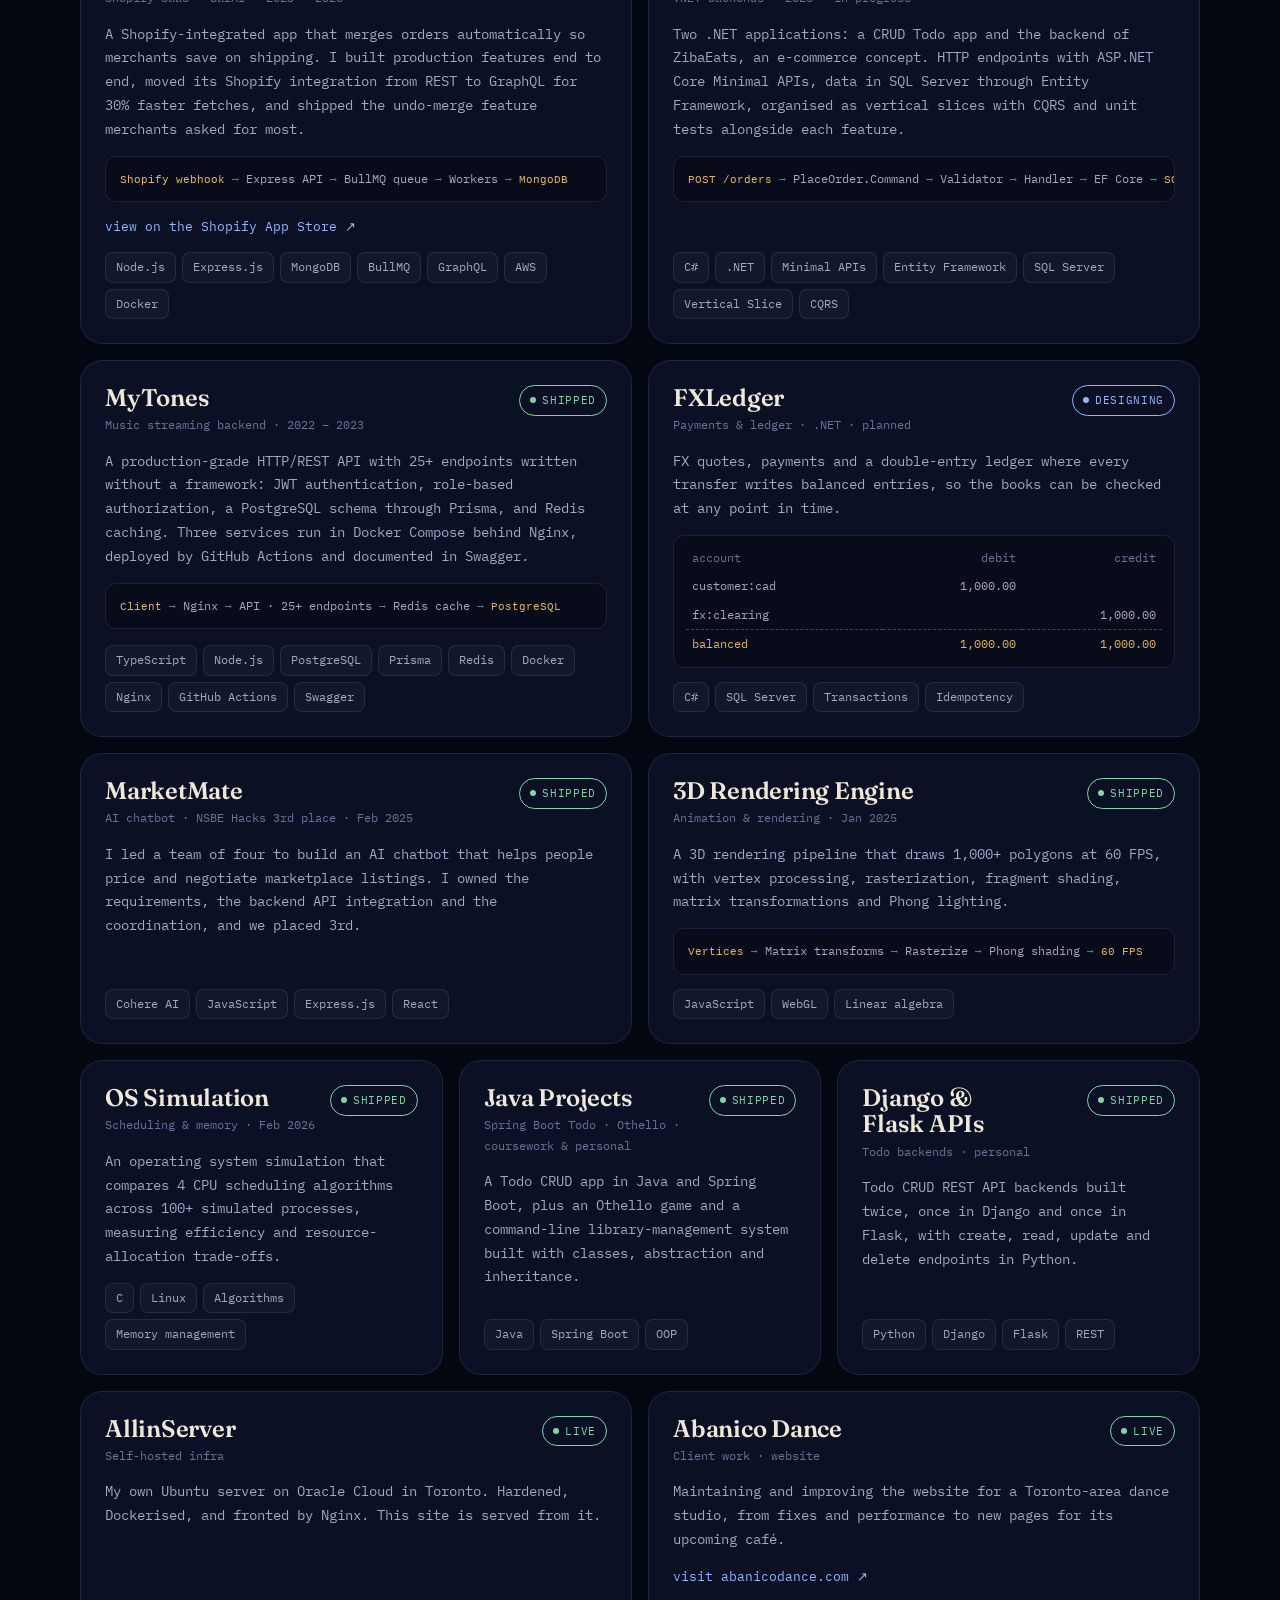
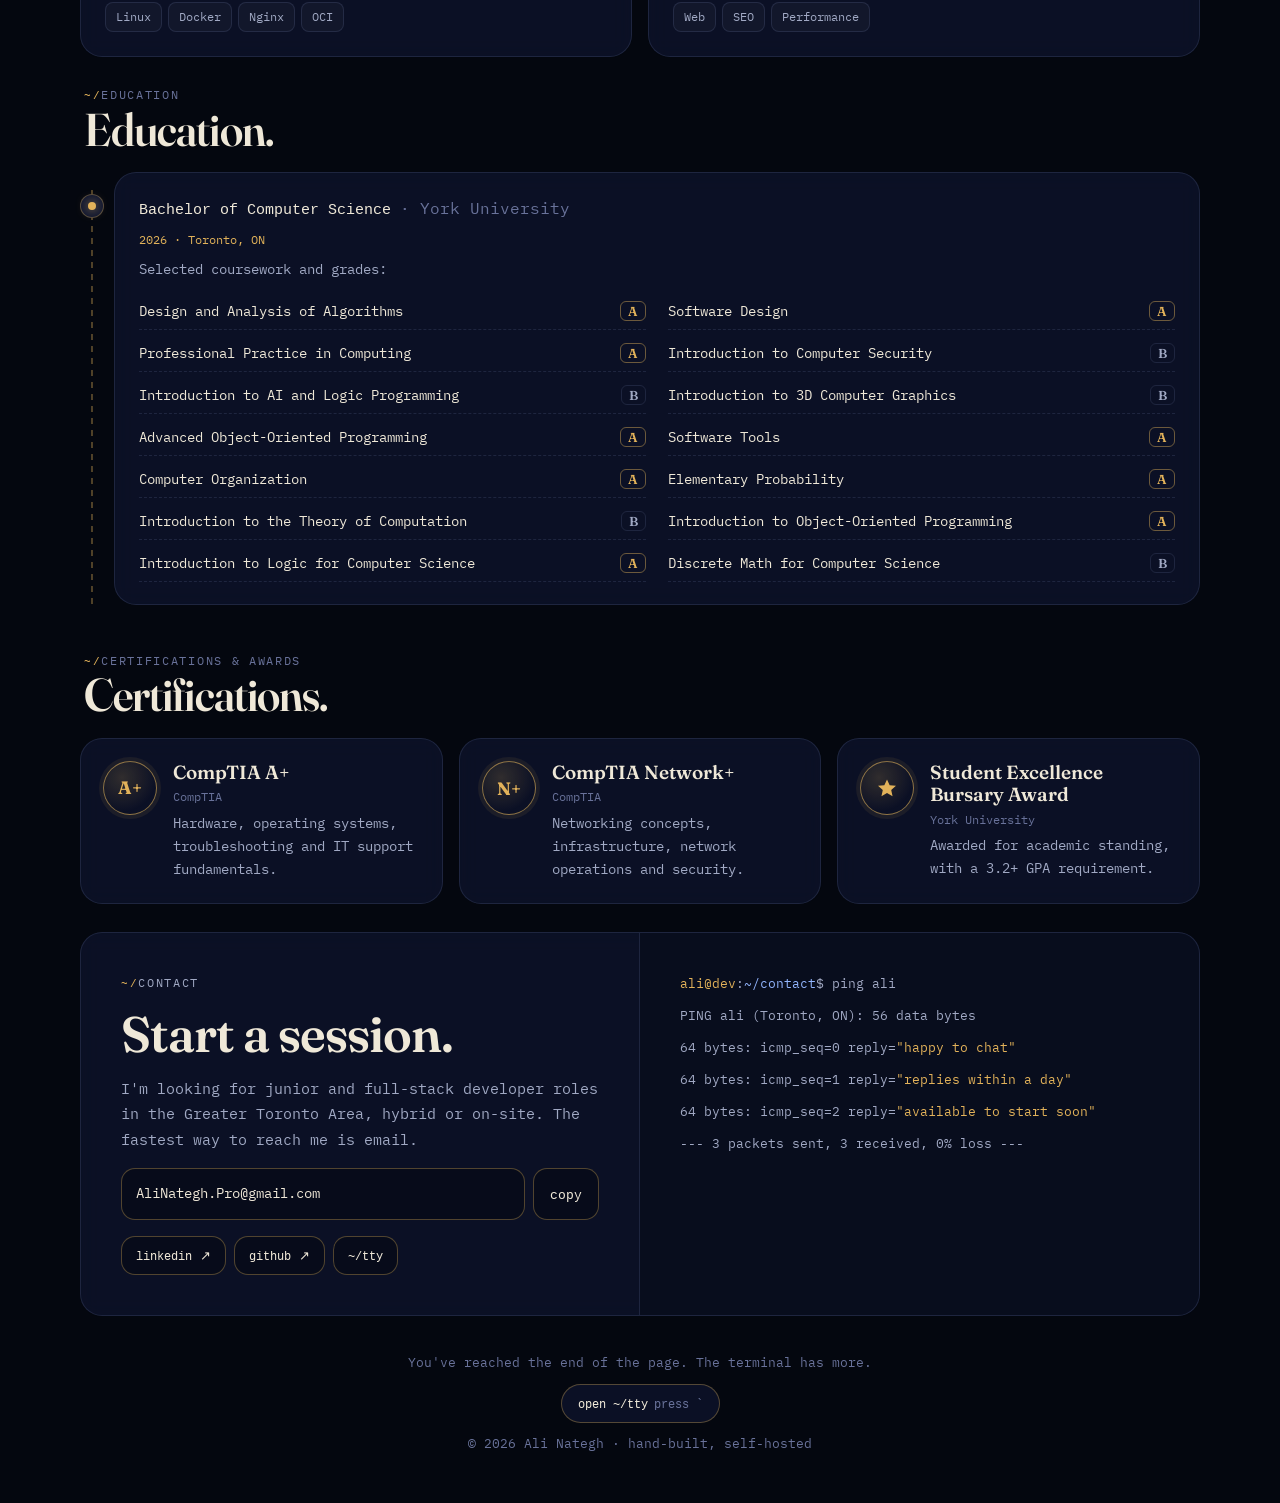
==== commit 56011613: "Merge pull request #2 from Ali-Nategh/cursor/mergify-pipeline-demo-983b Add a playable Mergify pipel" ====
--- a/index.html
+++ b/index.html
@@ -148,7 +148,6 @@
       <button class="tty-btn theme-btn" type="button" data-theme-menu="" aria-haspopup="menu" aria-expanded="false" aria-label="Change colour theme"><svg class="tdot" viewBox="0 0 16 16" aria-hidden="true"><circle class="t-bg" cx="8" cy="8" r="6.6"></circle><path class="t-fill" d="M8 1.4a6.6 6.6 0 0 1 0 13.2z"></path><circle class="t-ring" cx="8" cy="8" r="6.6"></circle></svg><span class="tlbl">theme</span></button>
       <a class="tty-btn" href="#studio"><span data-edit="nav.topStudio">♪ studio</span></a>
       <button class="tty-btn" type="button" data-open-tty=""><span data-edit="nav.topTty">~/tty</span> <kbd aria-hidden="true">`</kbd></button>
-      <button class="tty-btn alios-boot" type="button" data-startx="" aria-label="Boot AliOS">boot AliOS</button>
     </div></header>
             <section class="hero" id="top">
                 <div class="glass glow" id="heroMain">
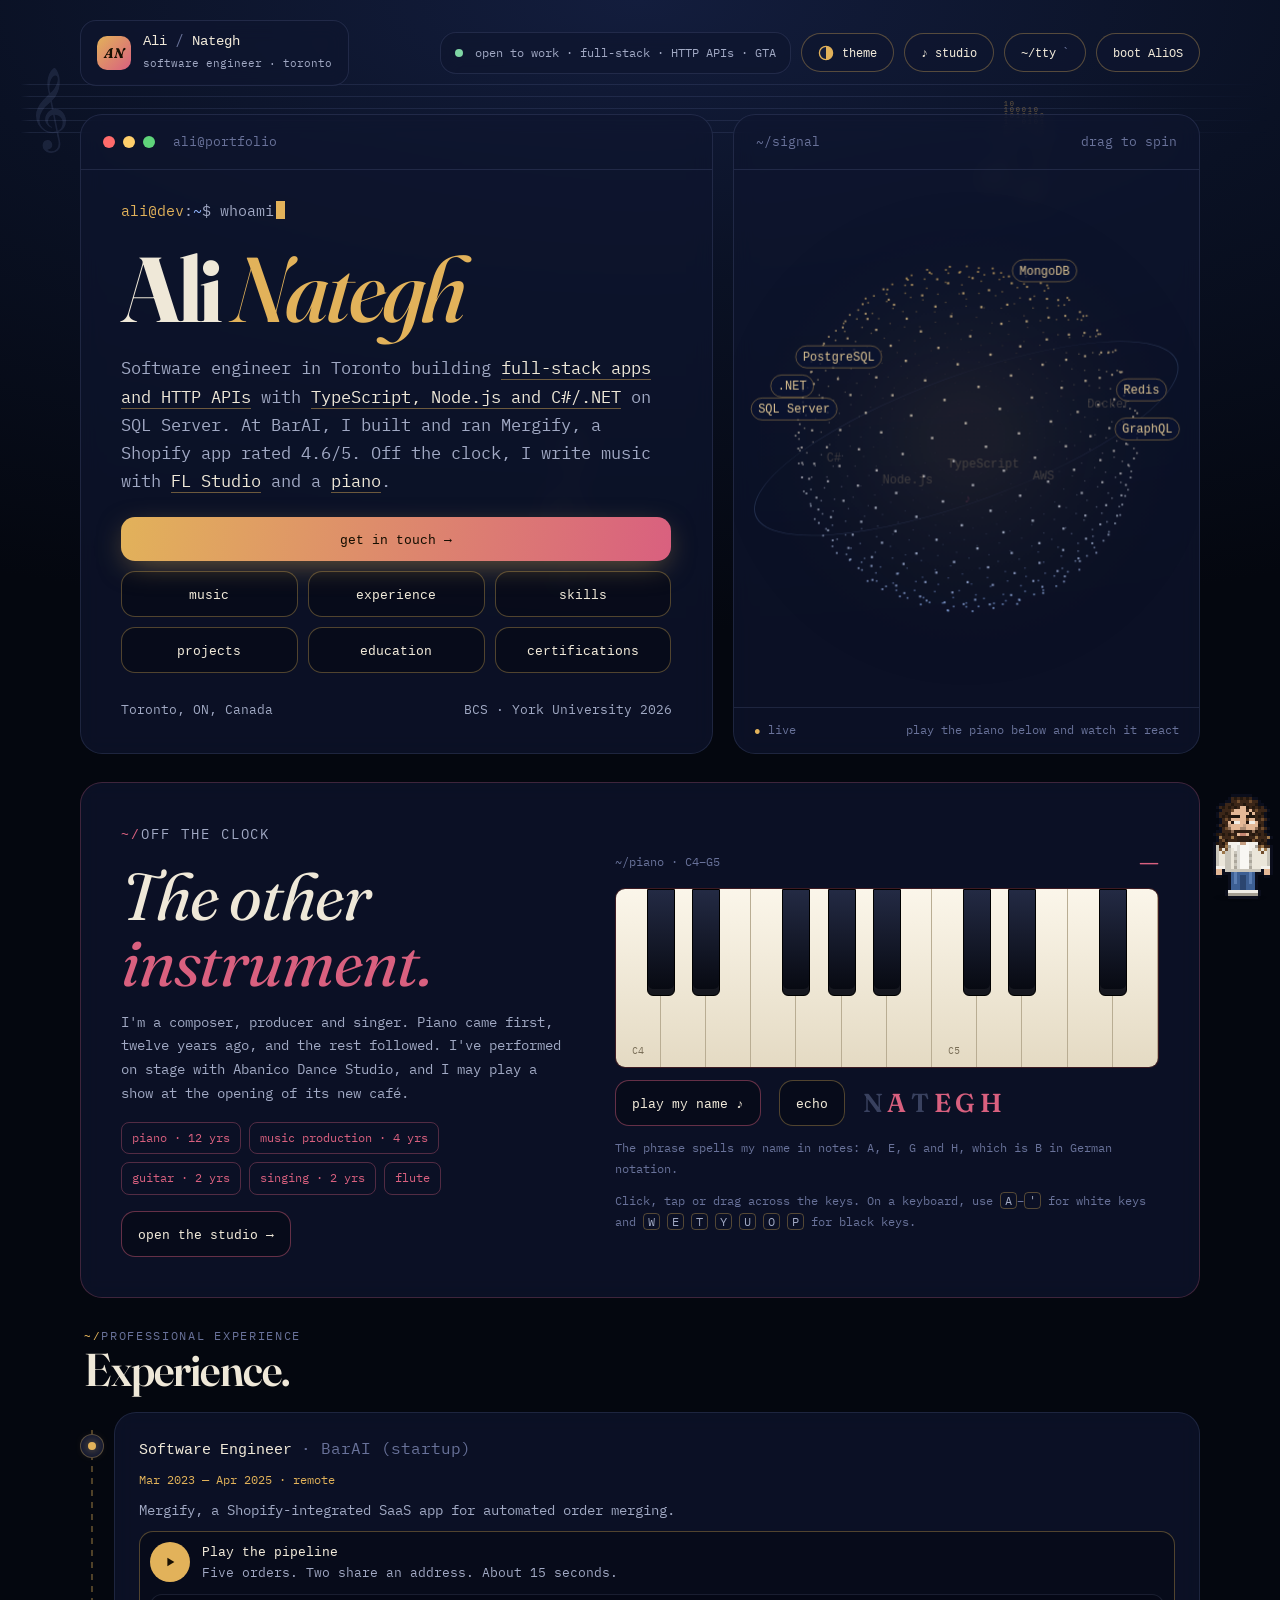
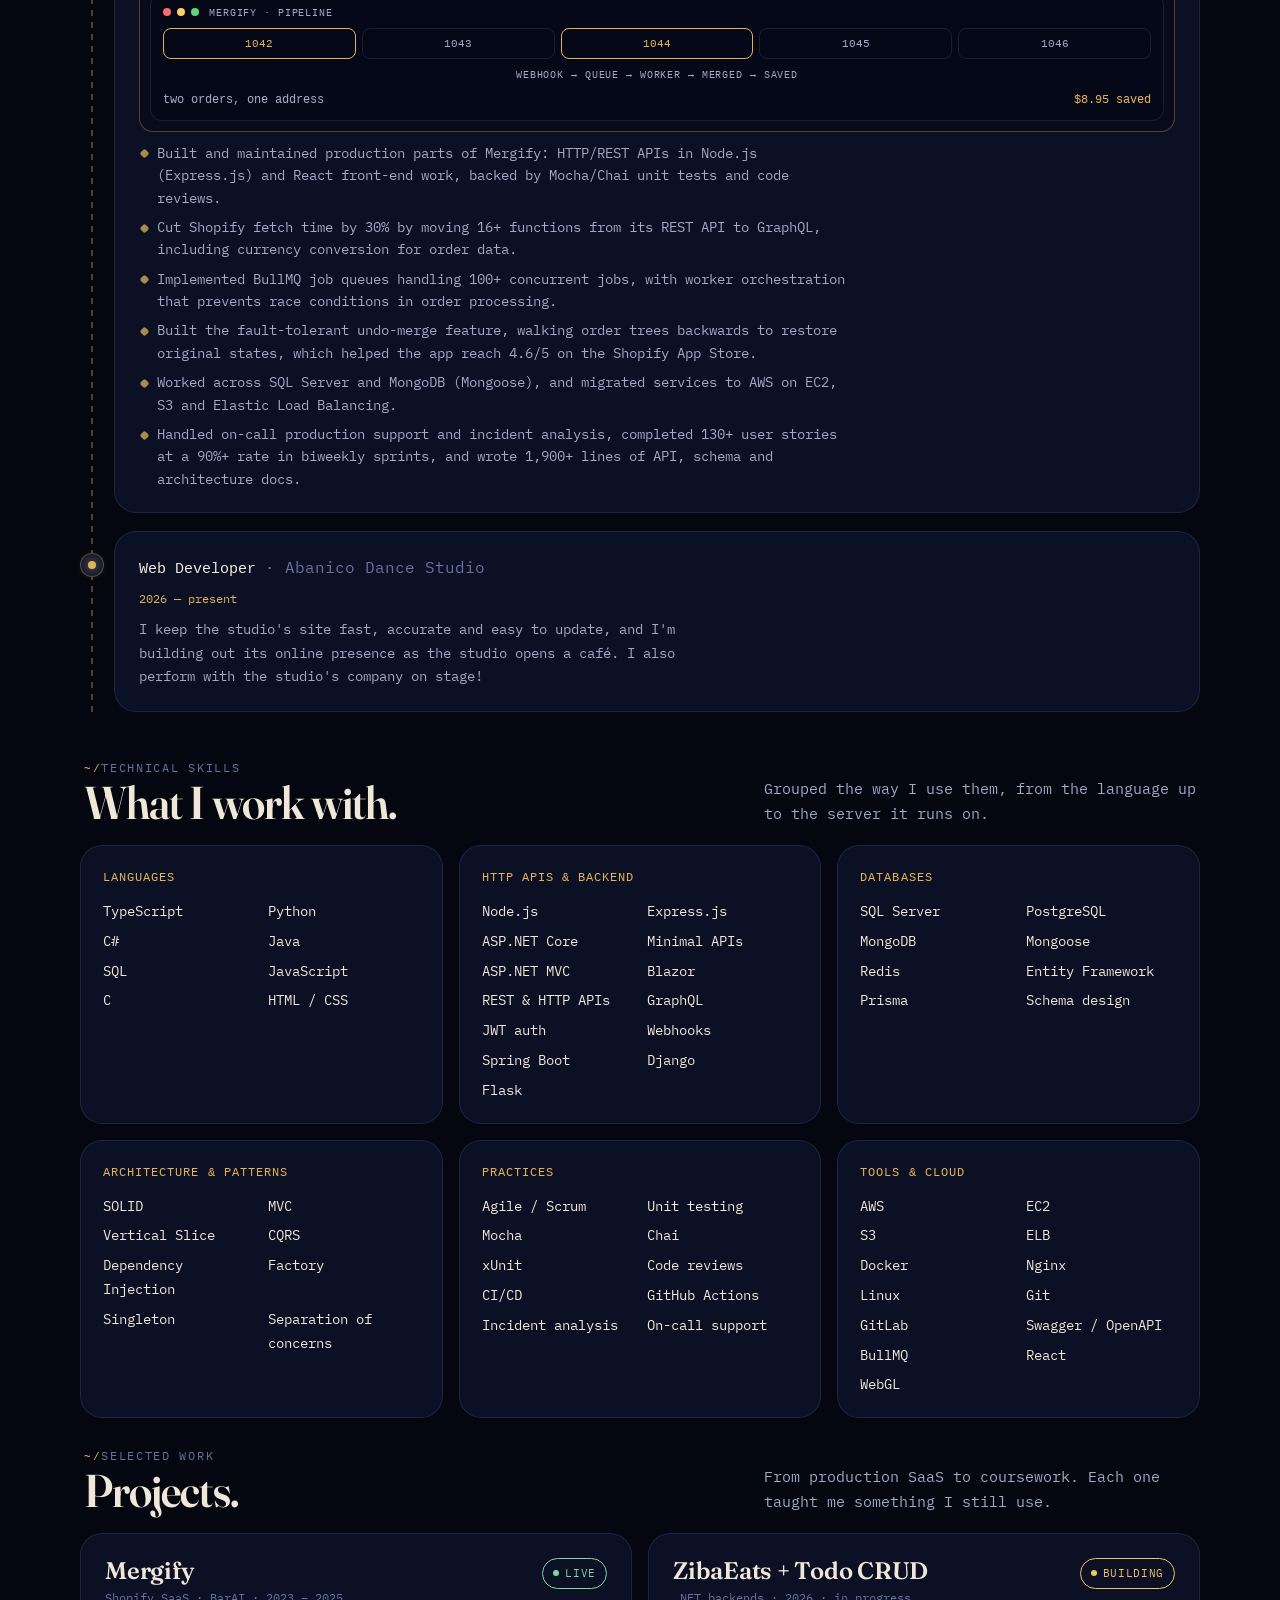
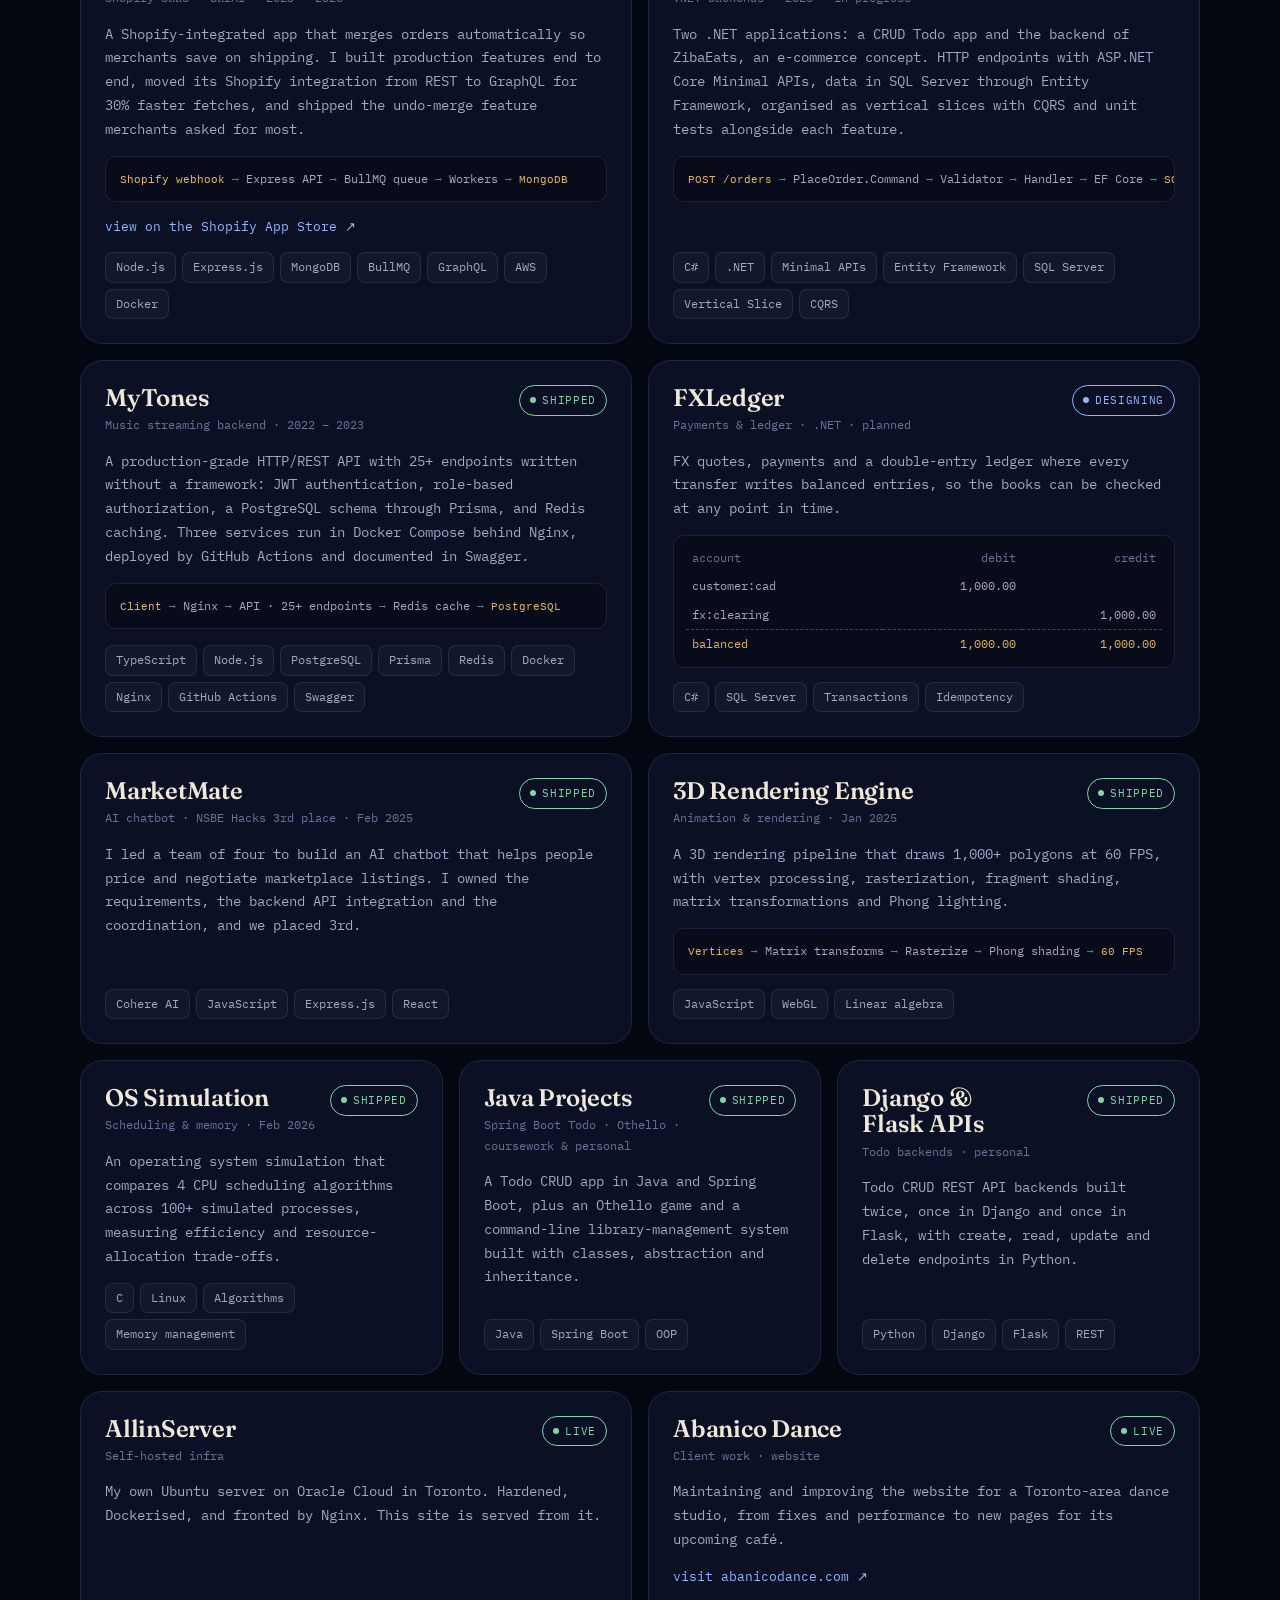
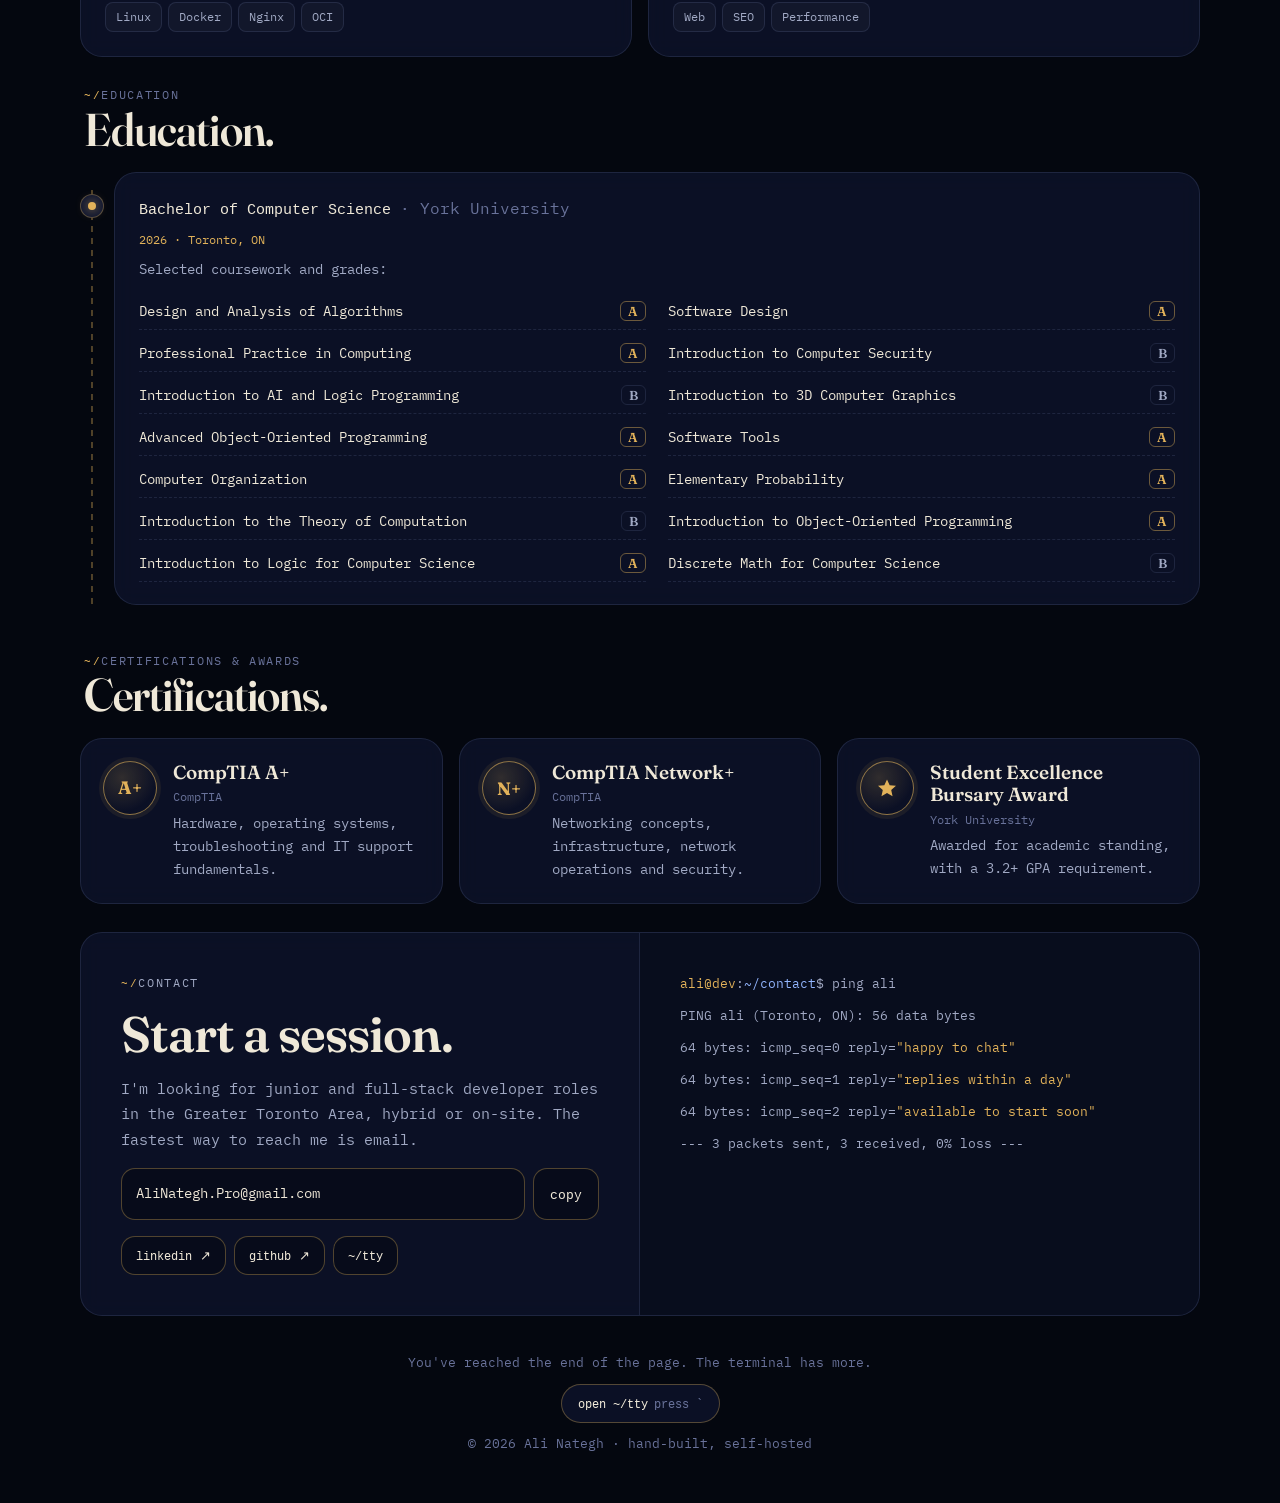
==== commit b2e28c98: "Merge pull request #3 from Ali-Nategh/cursor/alios-desktop-cb5b Add AliOS, a desktop that boots from" ====
--- a/index.html
+++ b/index.html
@@ -148,6 +148,7 @@
       <button class="tty-btn theme-btn" type="button" data-theme-menu="" aria-haspopup="menu" aria-expanded="false" aria-label="Change colour theme"><svg class="tdot" viewBox="0 0 16 16" aria-hidden="true"><circle class="t-bg" cx="8" cy="8" r="6.6"></circle><path class="t-fill" d="M8 1.4a6.6 6.6 0 0 1 0 13.2z"></path><circle class="t-ring" cx="8" cy="8" r="6.6"></circle></svg><span class="tlbl">theme</span></button>
       <a class="tty-btn" href="#studio"><span data-edit="nav.topStudio">♪ studio</span></a>
       <button class="tty-btn" type="button" data-open-tty=""><span data-edit="nav.topTty">~/tty</span> <kbd aria-hidden="true">`</kbd></button>
+      <button class="tty-btn alios-boot" type="button" data-startx="" aria-label="Boot AliOS">boot AliOS</button>
     </div></header>
             <section class="hero" id="top">
                 <div class="glass glow" id="heroMain">
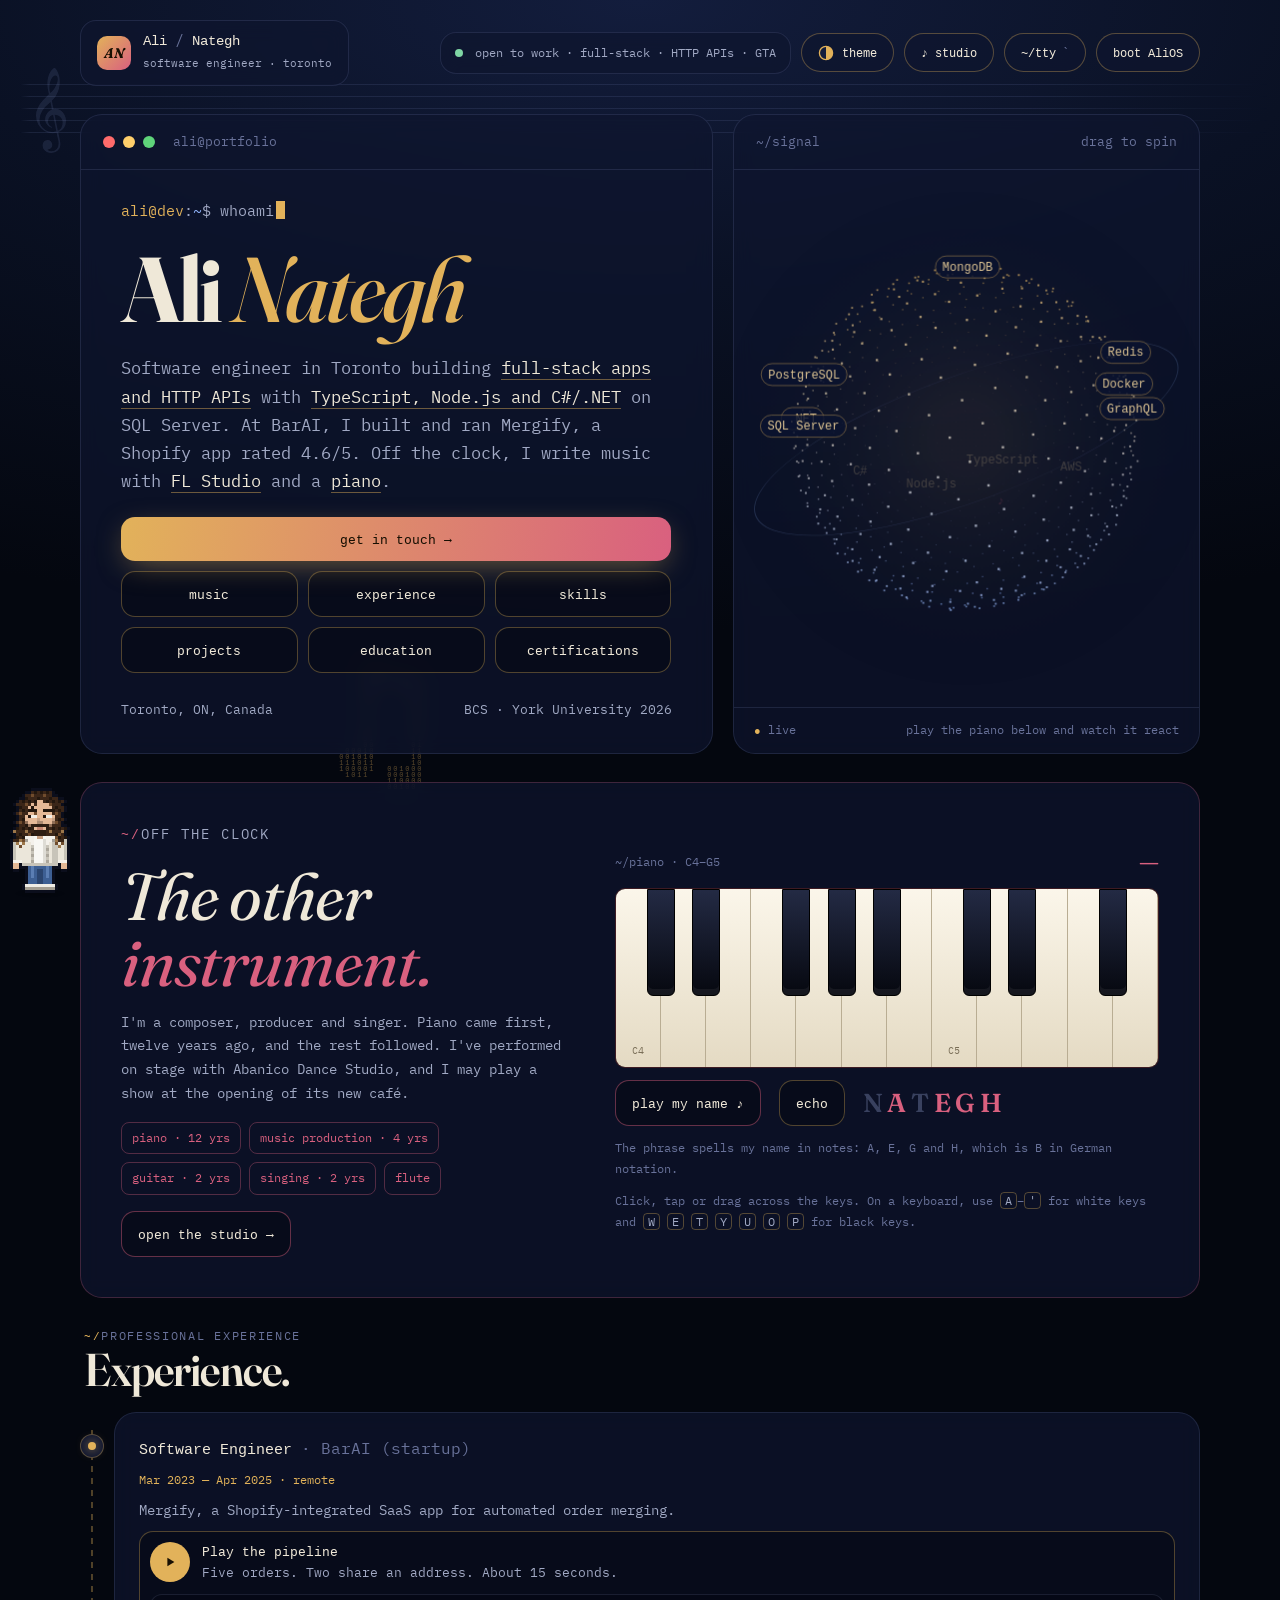
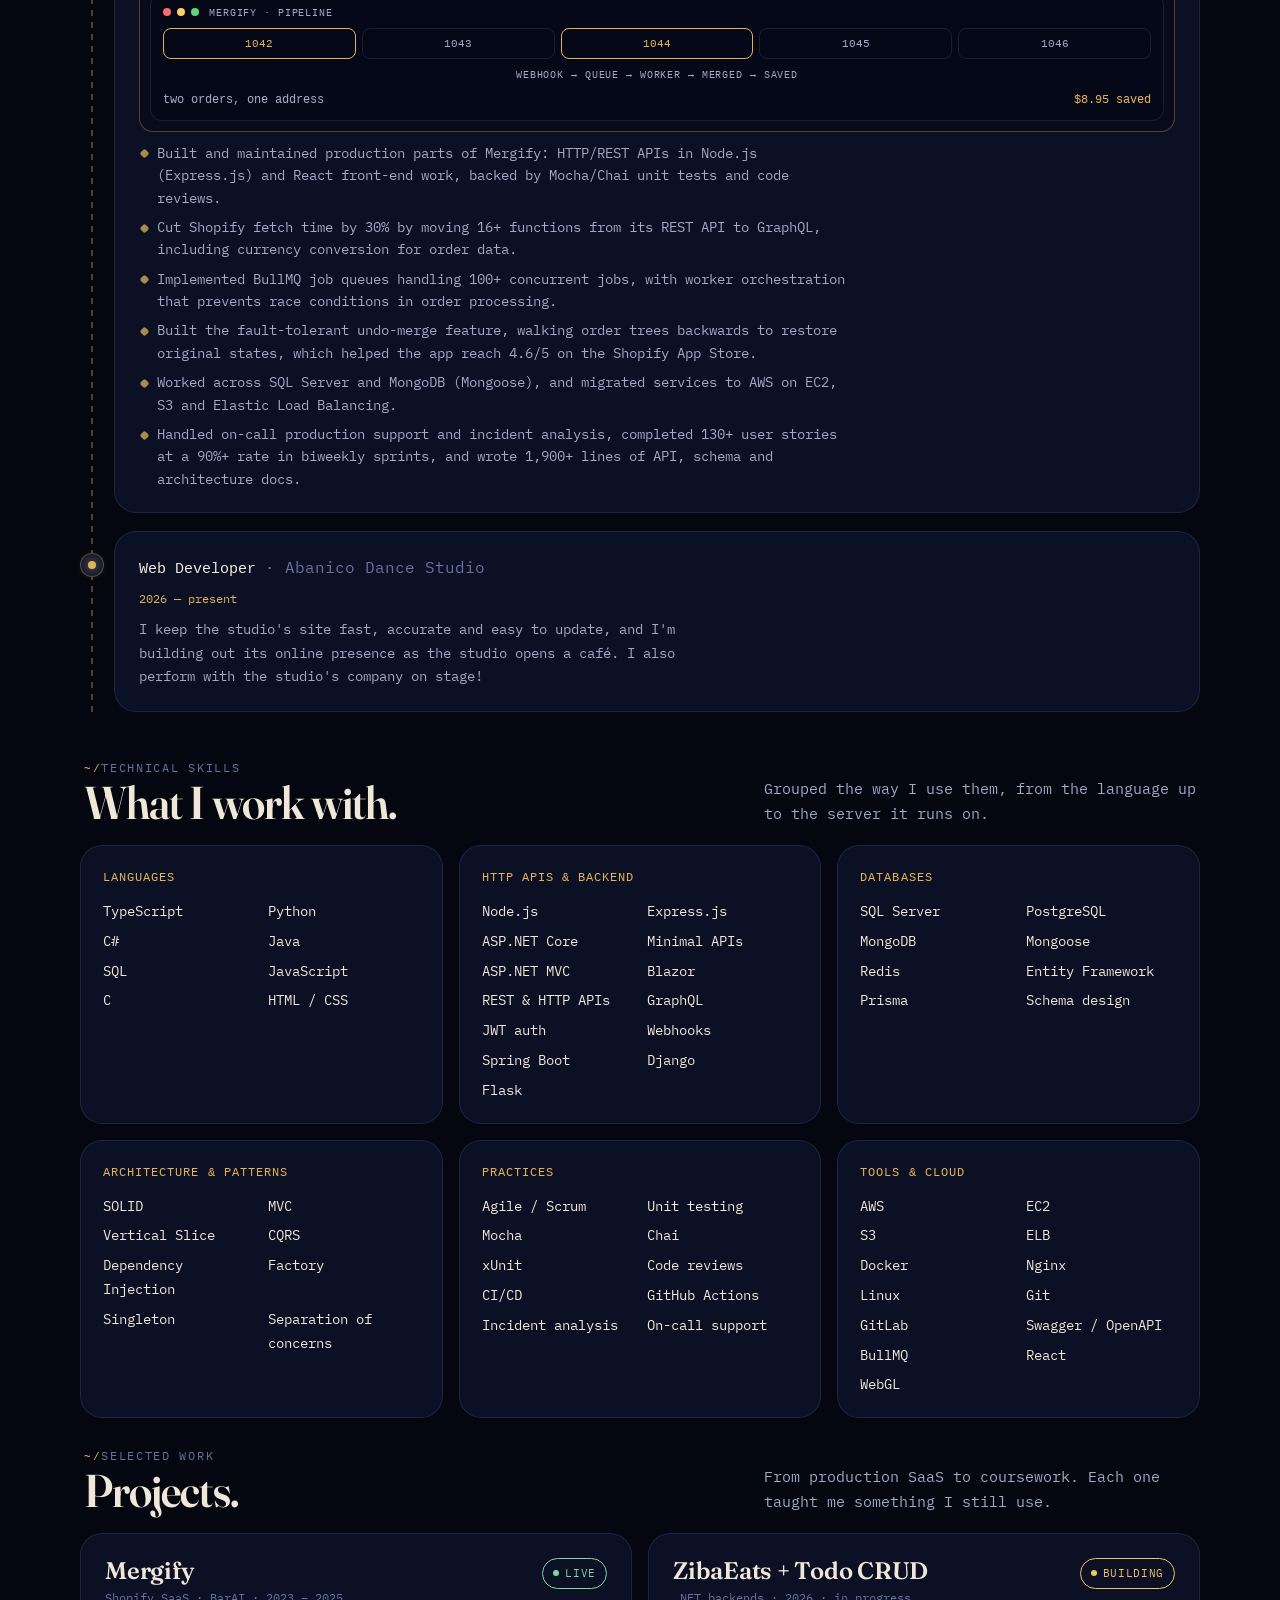
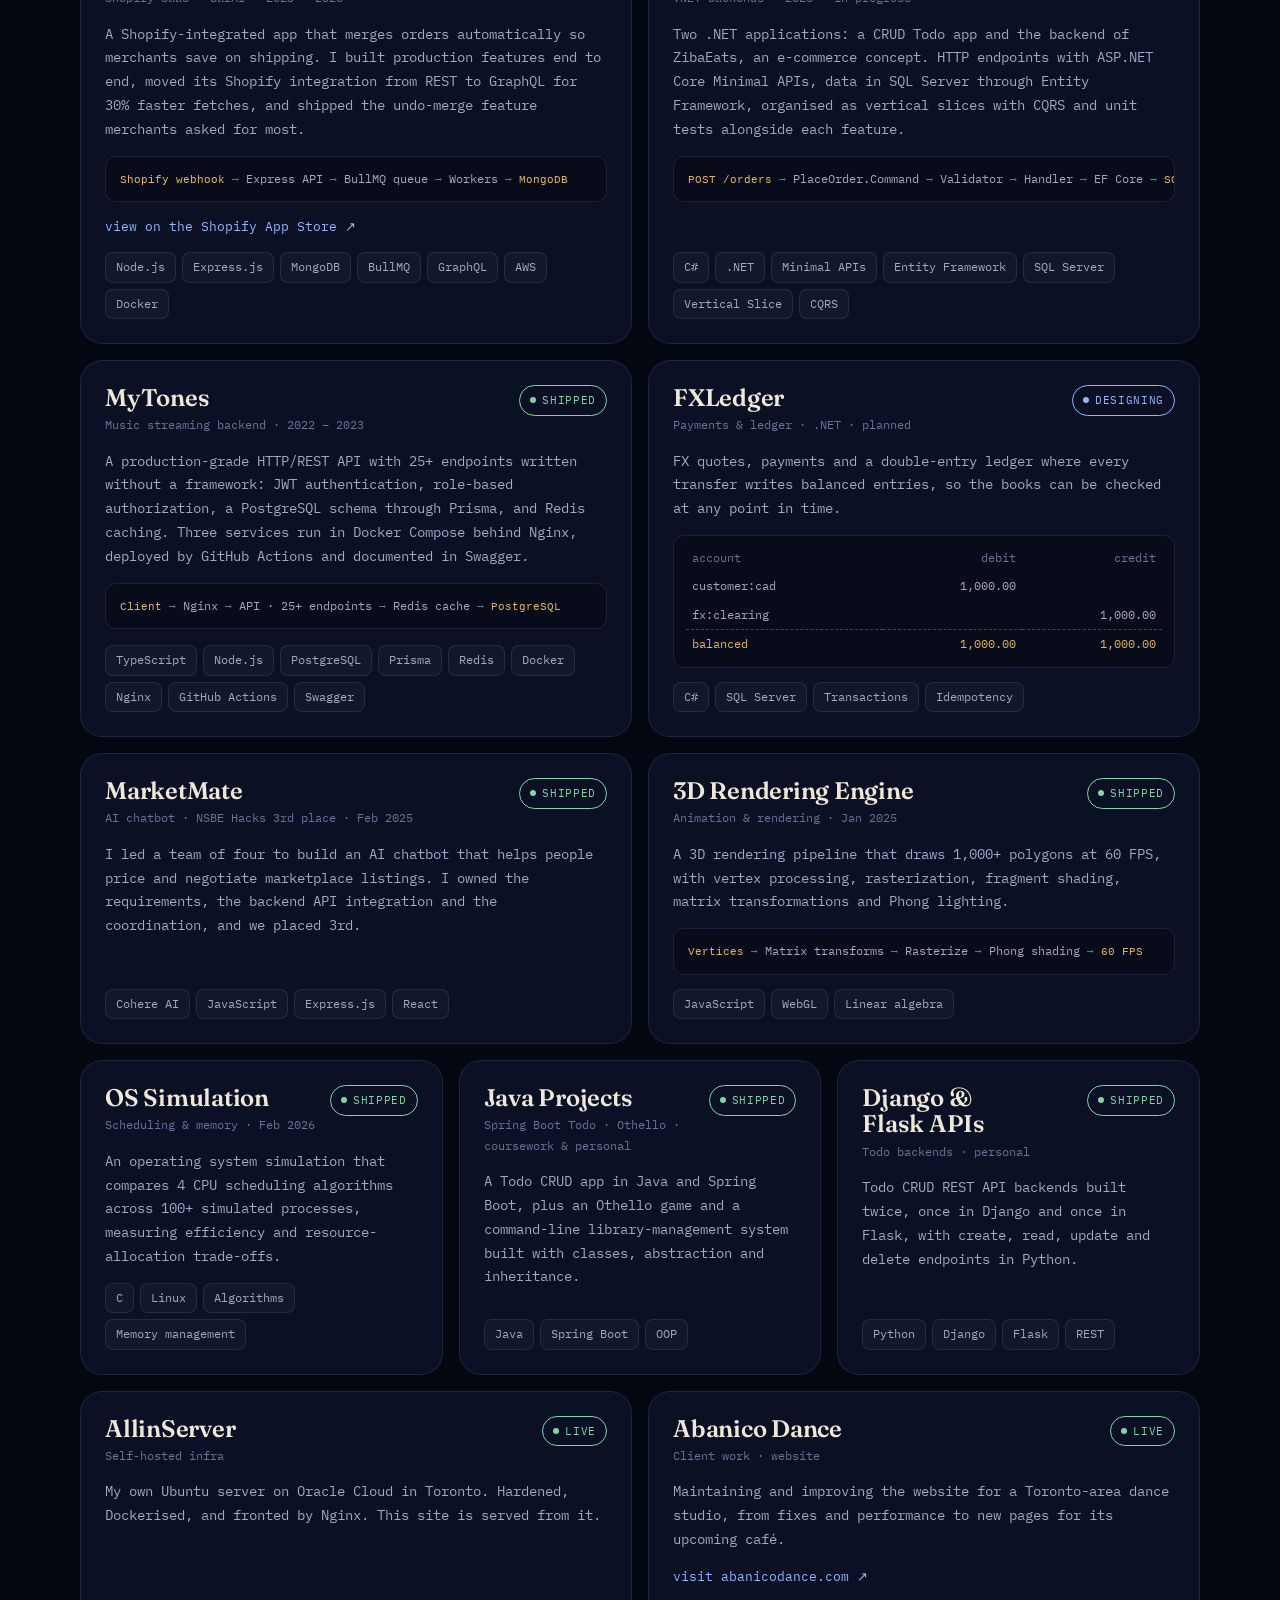
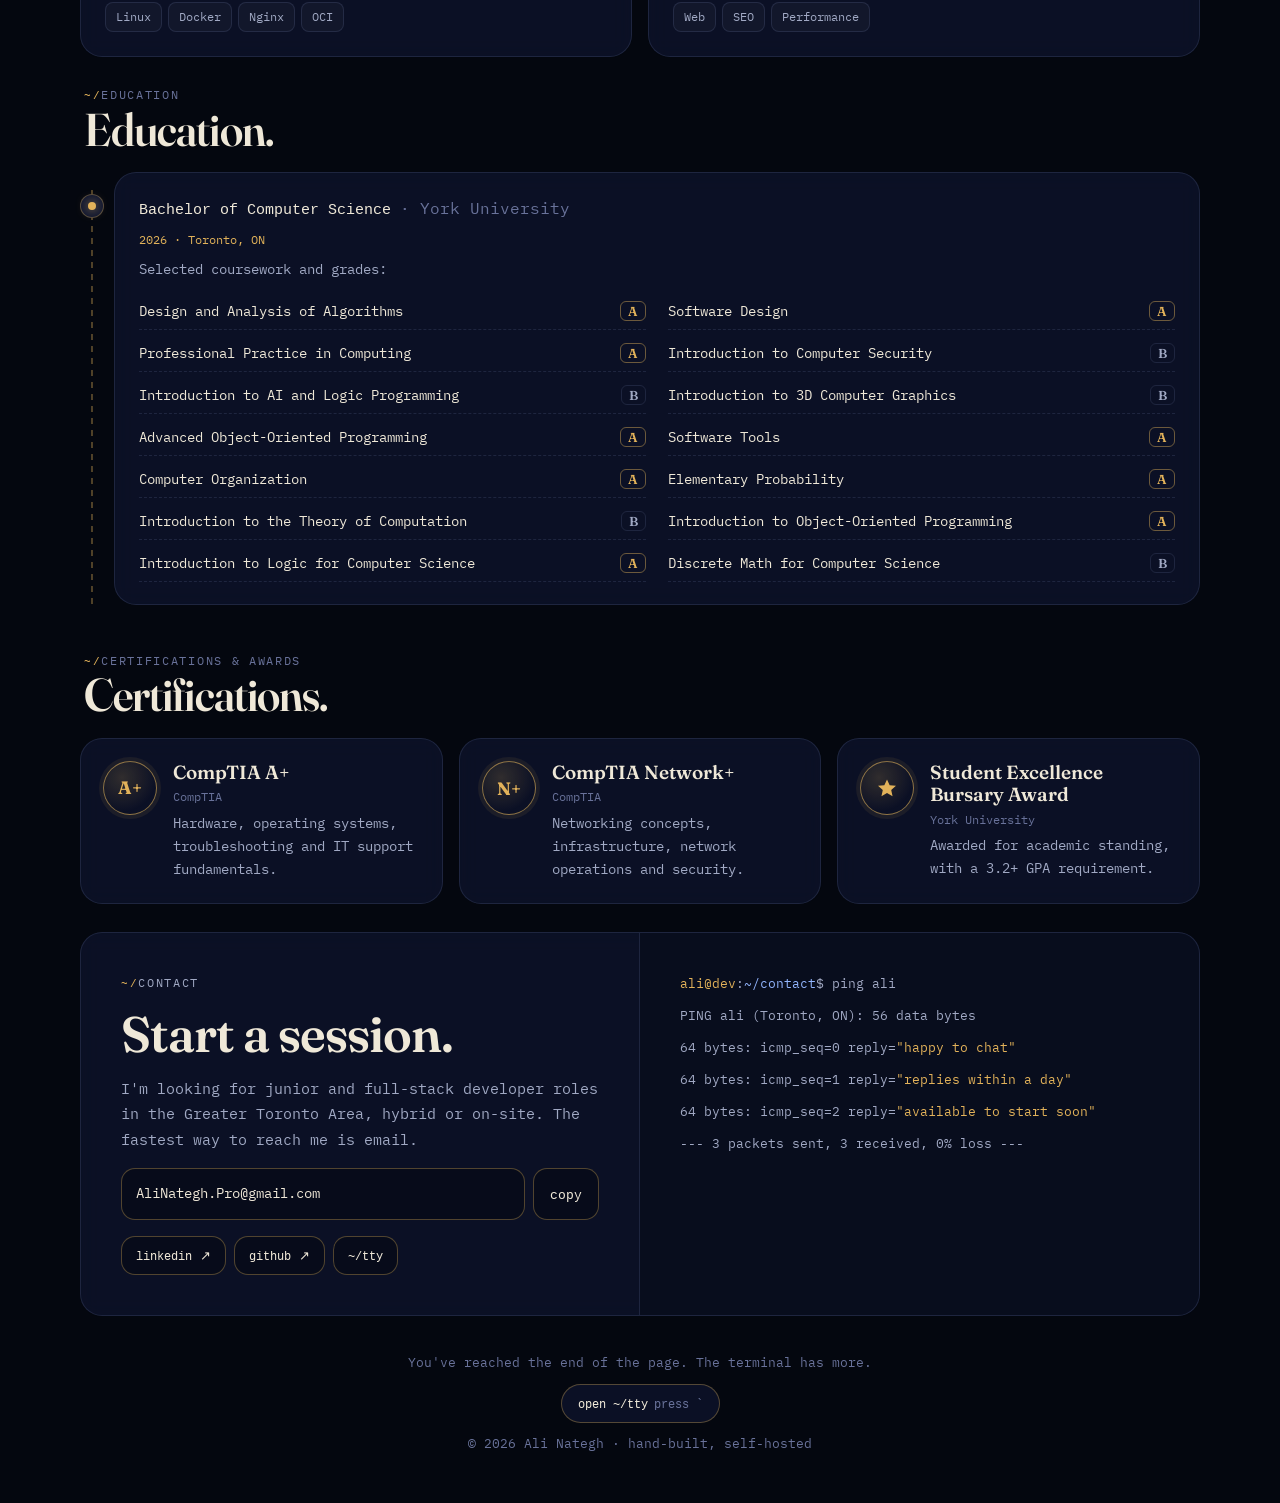
==== commit bc09da90: "Make Echo playable in AliOS, and add a phone shell. Echo is Simon on five keys, C through G, on the " ====
--- a/index.html
+++ b/index.html
@@ -193,7 +193,7 @@
       <div class="piano-box">
         <div class="piano-head"><span>~/piano · C4–G5</span><span class="note-read" id="noteRead" aria-live="polite">—</span></div>
         <div class="piano" id="homePiano" aria-label="Playable piano keyboard"><div class="wk" data-k="h60">C4</div><div class="wk" data-k="h62"></div><div class="wk" data-k="h64"></div><div class="wk" data-k="h65"></div><div class="wk" data-k="h67"></div><div class="wk" data-k="h69"></div><div class="wk" data-k="h71"></div><div class="wk" data-k="h72">C5</div><div class="wk" data-k="h74"></div><div class="wk" data-k="h76"></div><div class="wk" data-k="h77"></div><div class="wk" data-k="h79"></div><div class="bk" data-k="h61" style="width: calc(5.16667%); left: calc(5.75%);"></div><div class="bk" data-k="h63" style="width: calc(5.16667%); left: calc(14.0833%);"></div><div class="bk" data-k="h66" style="width: calc(5.16667%); left: calc(30.75%);"></div><div class="bk" data-k="h68" style="width: calc(5.16667%); left: calc(39.0833%);"></div><div class="bk" data-k="h70" style="width: calc(5.16667%); left: calc(47.4167%);"></div><div class="bk" data-k="h73" style="width: calc(5.16667%); left: calc(64.0833%);"></div><div class="bk" data-k="h75" style="width: calc(5.16667%); left: calc(72.4167%);"></div><div class="bk" data-k="h78" style="width: calc(5.16667%); left: calc(89.0833%);"></div></div>
-        <div class="piano-actions"><button class="btn claret" type="button" id="riff"><span data-edit="music.phraseLabel">play my name ♪</span></button><button class="btn" type="button" id="echoLaunch" title="Simon-style game on this piano">echo</button><span class="name-notes" id="nameNotes" aria-hidden="true"><span class="nn off">N</span><span class="nn on">A</span><span class="nn off">T</span><span class="nn on">E</span><span class="nn on">G</span><span class="nn on">H</span></span></div>
+        <div class="piano-actions"><button class="btn claret" type="button" id="riff"><span data-edit="music.phraseLabel">play my name ♪</span></button><button class="btn" type="button" id="echoLaunch" title="Simon on five keys, C to G">echo</button><span class="name-notes" id="nameNotes" aria-hidden="true"><span class="nn off">N</span><span class="nn on">A</span><span class="nn off">T</span><span class="nn on">E</span><span class="nn on">G</span><span class="nn on">H</span></span></div>
         <p class="hint" data-edit="music.phraseHint">The phrase spells my name in notes: A, E, G and H, which is B in German notation.</p>
         <p class="hint">Click, tap or drag across the keys. On a keyboard, use <kbd>A</kbd>–<kbd>'</kbd> for white keys and <kbd>W</kbd> <kbd>E</kbd> <kbd>T</kbd> <kbd>Y</kbd> <kbd>U</kbd> <kbd>O</kbd> <kbd>P</kbd> for black keys.</p>
       </div>
--- a/css/main.css
+++ b/css/main.css
@@ -563,12 +563,5 @@
 /* ---------- background: musical notes built from 0s and 1s (js/bitnotes.js) ---------- */
 #bitNotes{position:fixed; inset:0; width:100vw; height:100vh; z-index:0; pointer-events:none}
 
-/* AliOS is a desktop mode loaded only after someone boots it. This control stays
-   out of the way on phones and touch screens, where the scroll page is the site. */
-button.alios-boot{display:none}
-@media (min-width:1024px) and (min-height:640px){
-  button.alios-boot{display:inline-flex}
-}
-@media (pointer:coarse){
-  button.alios-boot{display:none}
-}
+/* AliOS boots from this control on every screen. Narrow windows get the phone shell. */
+button.alios-boot{display:inline-flex}
--- a/css/eggs.css
+++ b/css/eggs.css
@@ -99,6 +99,27 @@
   cursor: pointer;
 }
 .echo-status { margin: 0; color: var(--text); font-size: 13px; }
+.echo-keys { display: flex; gap: 8px; }
+.echo-key {
+  flex: 1 1 0;
+  min-width: 0;
+  min-height: 76px;
+  display: grid;
+  align-content: center;
+  justify-items: center;
+  gap: 2px;
+  border-radius: 12px;
+  border: 1px solid var(--line-strong);
+  background: linear-gradient(#fbf6ea, #e4dac3);
+  color: #24180a;
+  font: 600 22px/1 var(--display);
+  cursor: pointer;
+  touch-action: manipulation;
+}
+.echo-key small { font: 500 11px/1 var(--mono); color: #6d5c3e; letter-spacing: .08em; }
+.echo-key.is-lit { background: var(--accent); color: var(--on-accent); }
+.echo-key.is-lit small { color: var(--on-accent); }
+.echo-key.is-bad { background: var(--accent-2); color: #fff; }
 #echoLaunch { justify-self: start; }
 
 @media (prefers-reduced-motion: reduce) {
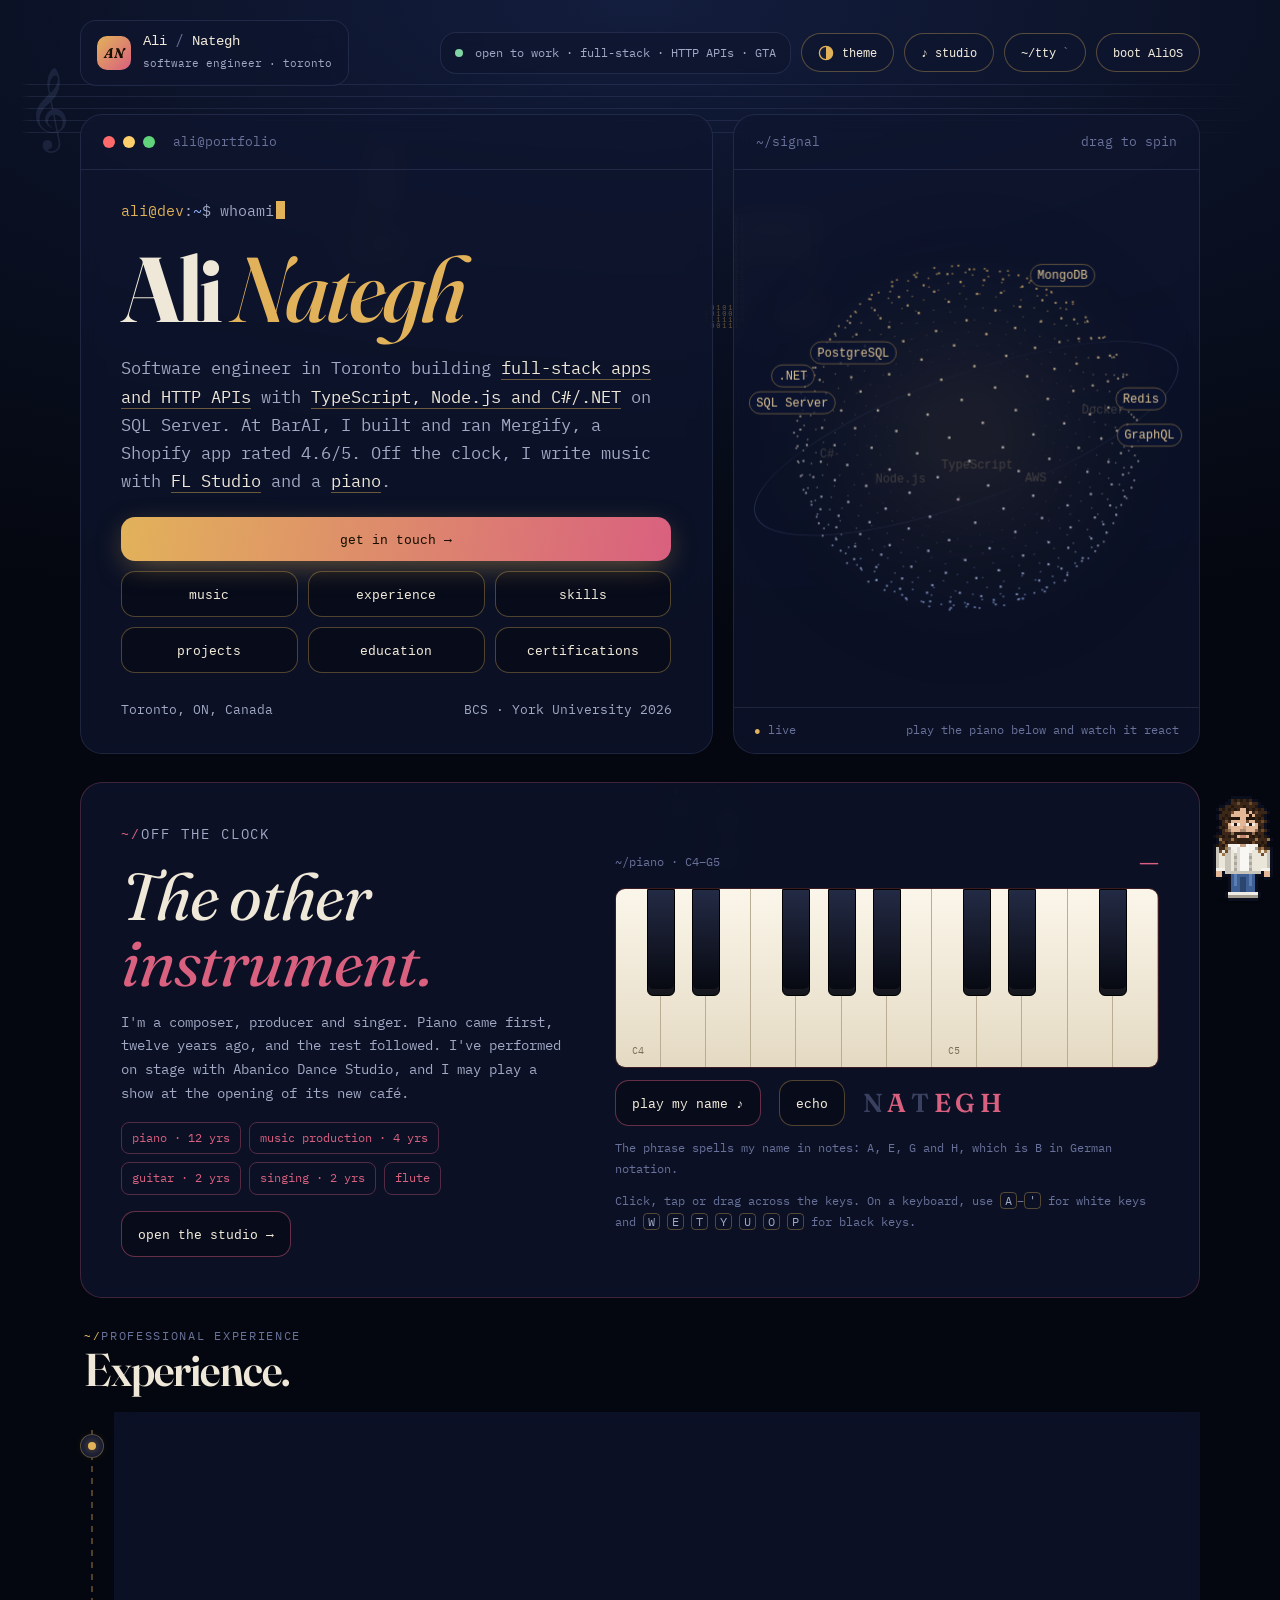
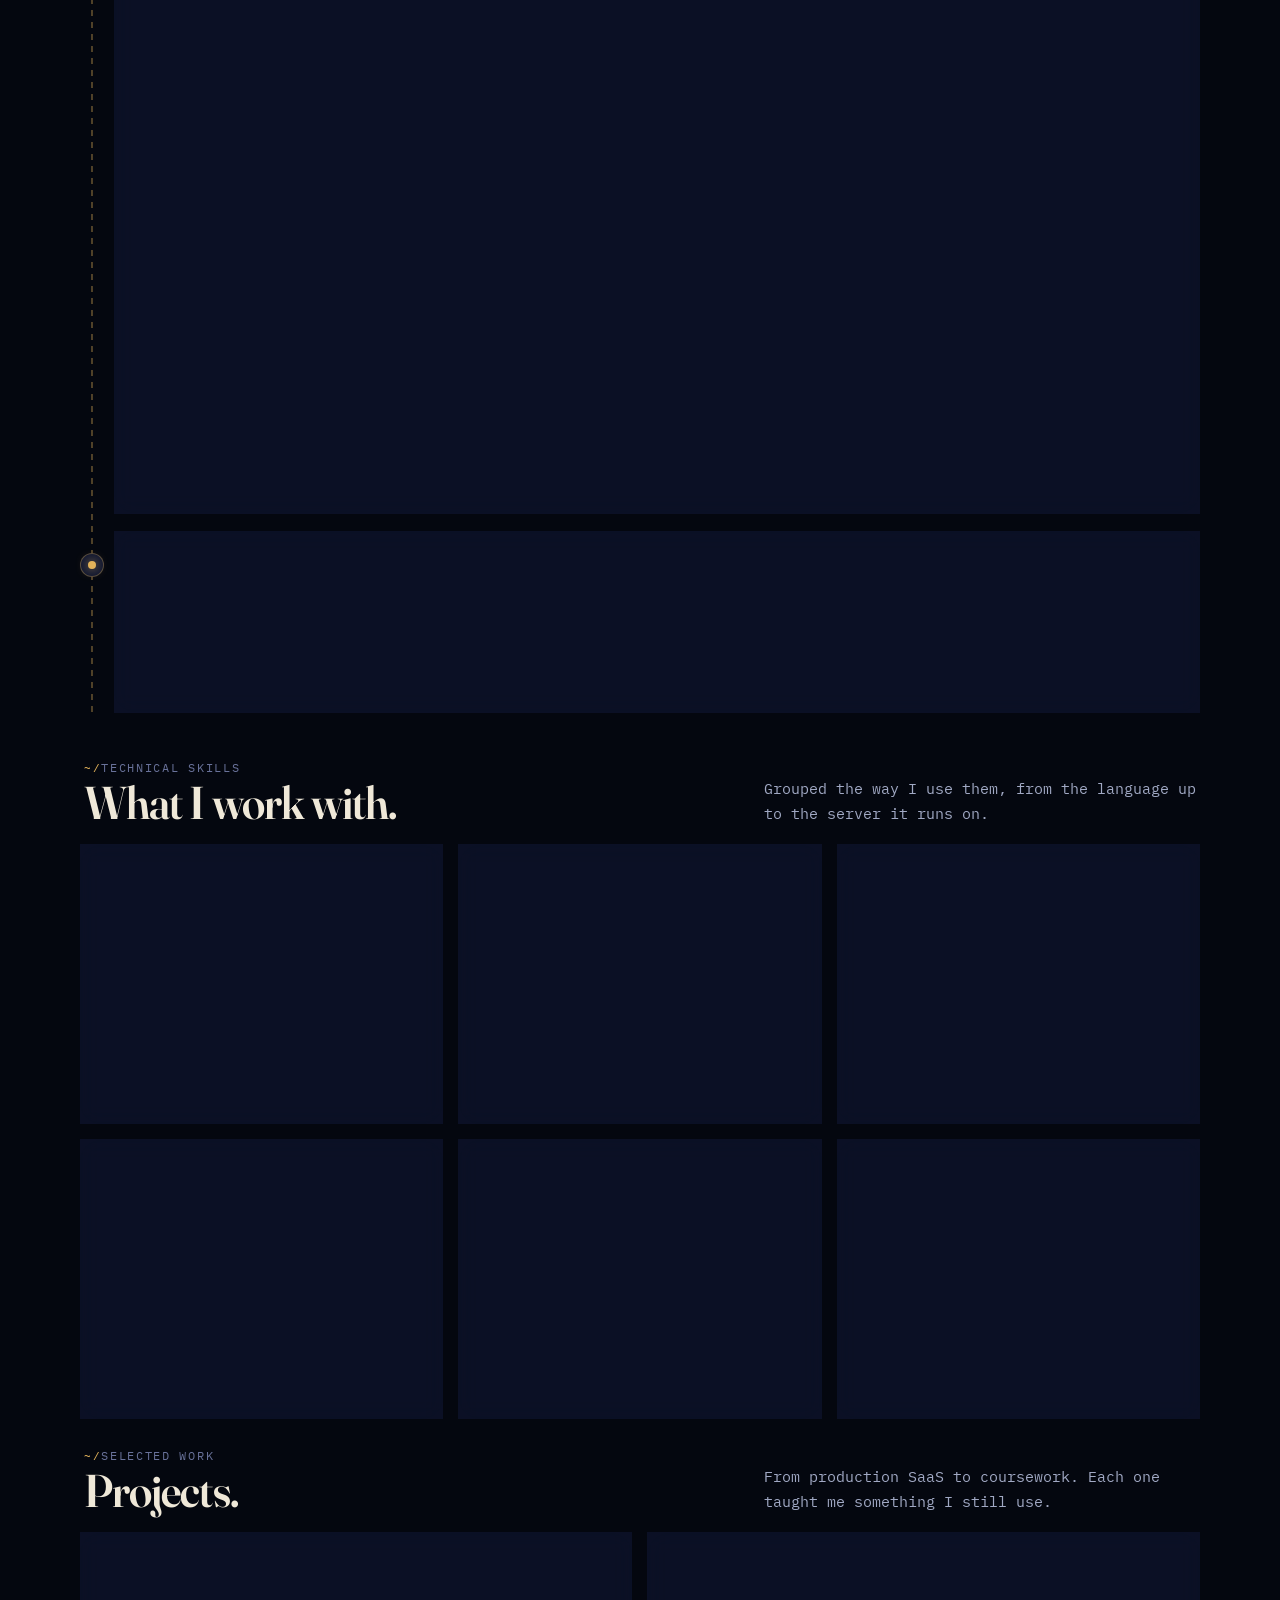
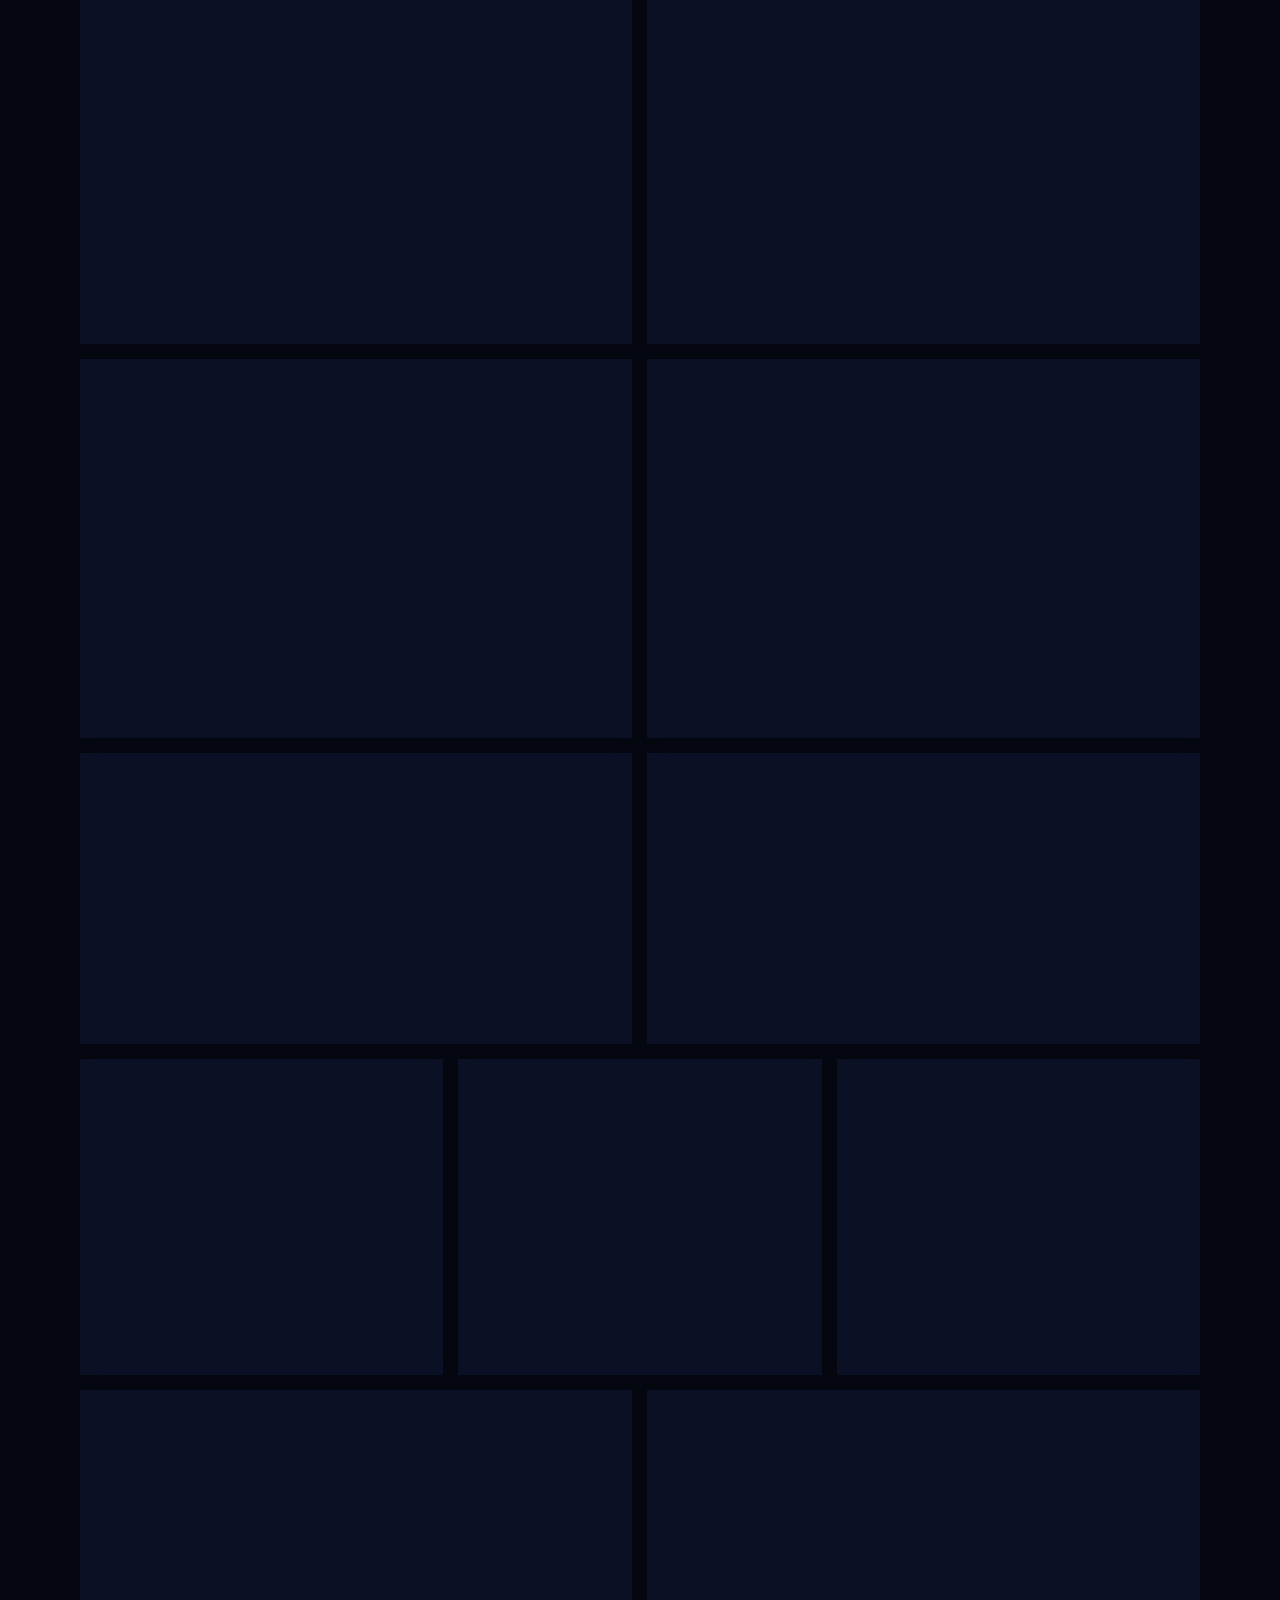
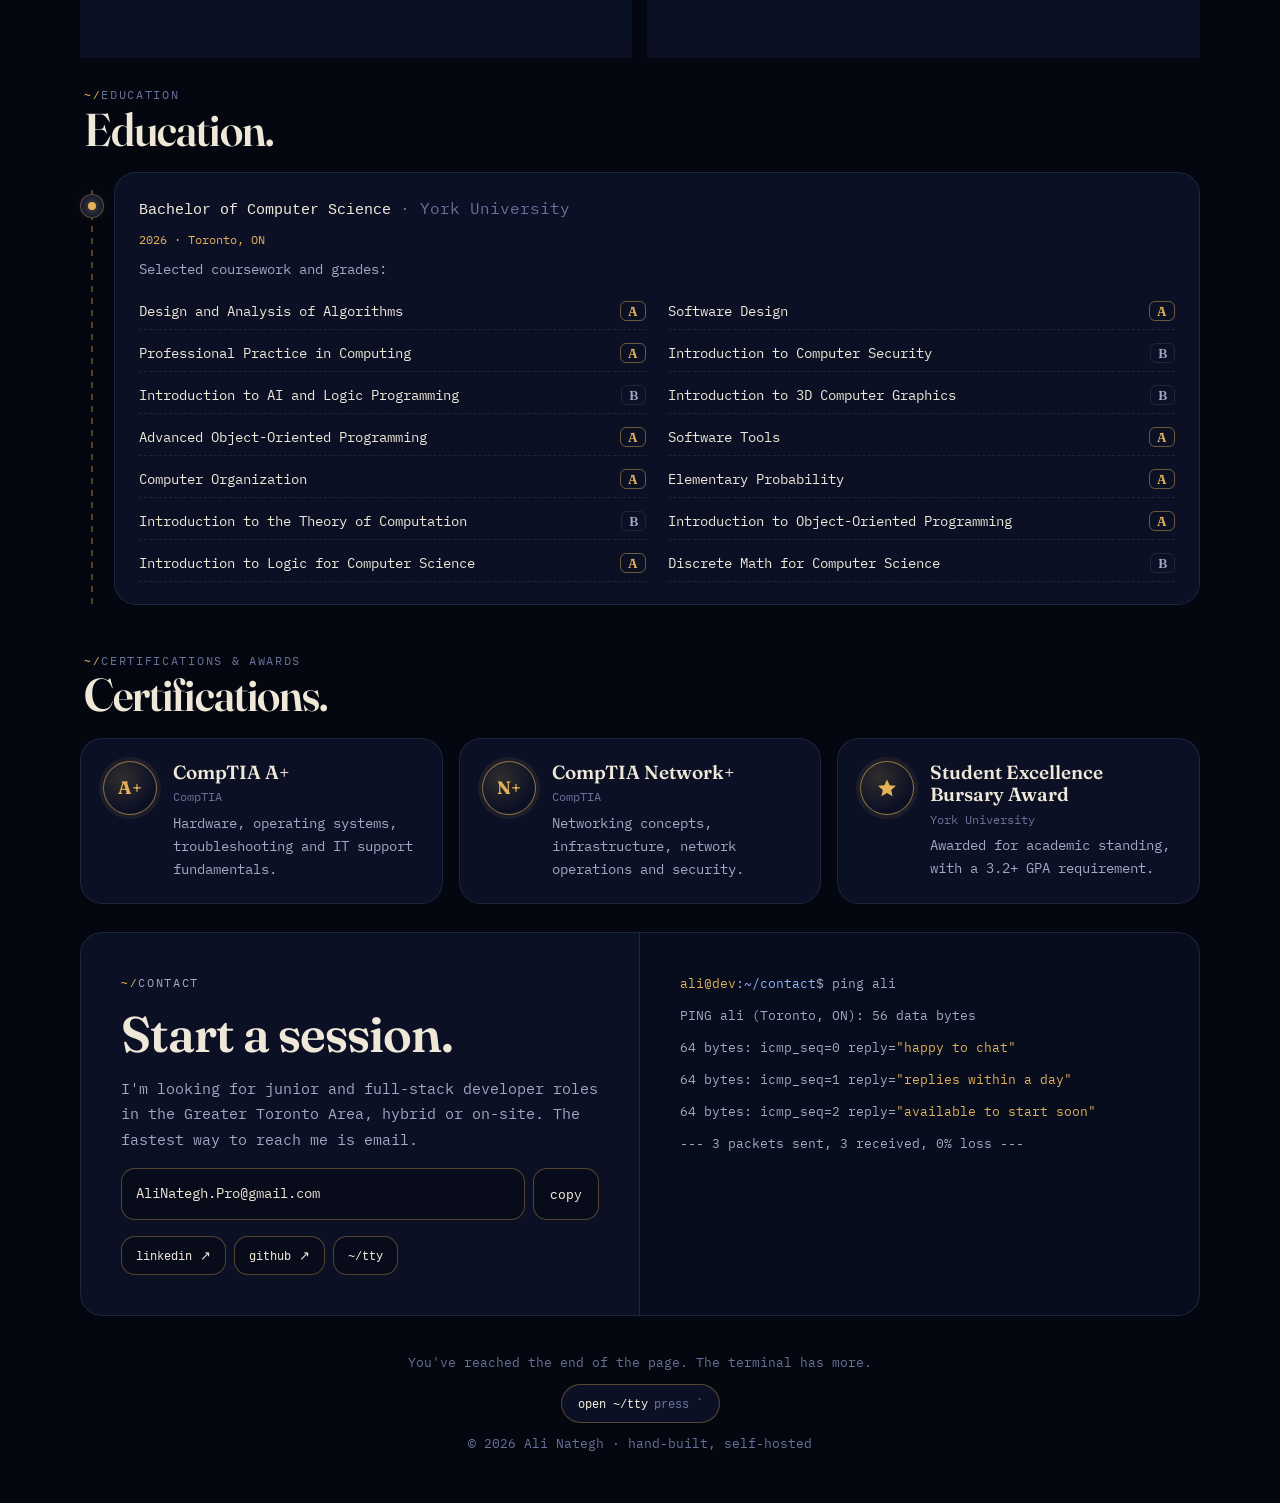
==== commit 556f1035: "Add a CRT intensity that sits on any theme and stays in sync with AliOS. Off, Soft, and Full live in" ====
--- a/index.html
+++ b/index.html
@@ -116,11 +116,28 @@
                 ]
             }
         </script>
+        <script>
+            /* Theme and CRT intensity before first paint. an.theme is JSON;
+               an.crt is a plain off | soft | full string. */
+            try {
+                var theme = JSON.parse(localStorage.getItem("an.theme") || "null");
+                if (typeof theme === "string") document.documentElement.dataset.palette = theme;
+                var crt = localStorage.getItem("an.crt");
+                if (crt !== "off" && crt !== "soft" && crt !== "full") {
+                    var legacy = localStorage.getItem("an.alios.crt");
+                    if (legacy === "off" || legacy === "soft") crt = legacy;
+                }
+                if (crt !== "off" && crt !== "soft" && crt !== "full" && theme === "crt") crt = "full";
+                if (crt === "soft" || crt === "full" || crt === "off")
+                    document.documentElement.dataset.crt = crt;
+            } catch (e) {}
+        </script>
         <link rel="stylesheet" href="css/main.css" />
         <link rel="stylesheet" href="css/mini.css" />
         <link rel="stylesheet" href="css/eggs.css" />
         <link rel="stylesheet" href="css/mergify.css" />
         <script src="js/achievements.js" defer></script>
+        <script src="js/crt.js" defer></script>
         <script src="js/app.js" defer></script>
         <script src="js/bitnotes.js" defer></script>
         <script src="js/mini.js" defer></script>
@@ -145,7 +162,7 @@
       <span><b><span data-edit="site.first">Ali</span> <span class="sl">/</span> <span data-edit="site.last">Nategh</span></b><small data-edit="site.tagline">software engineer · toronto</small></span></a>
     <div class="top-right">
       <div class="pill glass status"><i class="dot" aria-hidden="true"></i><span><span data-edit="site.status">open to work</span><span class="long"> · <span data-edit="site.statusLong">full-stack · HTTP APIs · GTA</span></span></span></div>
-      <button class="tty-btn theme-btn" type="button" data-theme-menu="" aria-haspopup="menu" aria-expanded="false" aria-label="Change colour theme"><svg class="tdot" viewBox="0 0 16 16" aria-hidden="true"><circle class="t-bg" cx="8" cy="8" r="6.6"></circle><path class="t-fill" d="M8 1.4a6.6 6.6 0 0 1 0 13.2z"></path><circle class="t-ring" cx="8" cy="8" r="6.6"></circle></svg><span class="tlbl">theme</span></button>
+      <button class="tty-btn theme-btn" type="button" data-theme-menu="" aria-haspopup="menu" aria-expanded="false" aria-label="Change colour theme or CRT intensity"><svg class="tdot" viewBox="0 0 16 16" aria-hidden="true"><circle class="t-bg" cx="8" cy="8" r="6.6"></circle><path class="t-fill" d="M8 1.4a6.6 6.6 0 0 1 0 13.2z"></path><circle class="t-ring" cx="8" cy="8" r="6.6"></circle></svg><span class="tlbl">theme</span></button>
       <a class="tty-btn" href="#studio"><span data-edit="nav.topStudio">♪ studio</span></a>
       <button class="tty-btn" type="button" data-open-tty=""><span data-edit="nav.topTty">~/tty</span> <kbd aria-hidden="true">`</kbd></button>
       <button class="tty-btn alios-boot" type="button" data-startx="" aria-label="Boot AliOS">boot AliOS</button>
@@ -375,7 +392,7 @@
         <main id="studio" class="wrap" hidden>
             <header class="topbar" id="studioTop">
     <a class="pill glass glow brand" href="#top"><span class="brand-mark" aria-hidden="true">←</span><span><b><span data-edit="studio.back">back to the site</span></b><small data-edit="studio.backSub">ali nategh · studio</small></span></a>
-    <div class="top-right"><button class="tty-btn theme-btn" type="button" data-theme-menu="" aria-haspopup="menu" aria-expanded="false" aria-label="Change colour theme"><svg class="tdot" viewBox="0 0 16 16" aria-hidden="true"><circle class="t-bg" cx="8" cy="8" r="6.6"></circle><path class="t-fill" d="M8 1.4a6.6 6.6 0 0 1 0 13.2z"></path><circle class="t-ring" cx="8" cy="8" r="6.6"></circle></svg><span class="tlbl">theme</span></button><button class="tty-btn" type="button" data-open-tty=""><span data-edit="nav.topTty">~/tty</span></button></div></header>
+    <div class="top-right"><button class="tty-btn theme-btn" type="button" data-theme-menu="" aria-haspopup="menu" aria-expanded="false" aria-label="Change colour theme or CRT intensity"><svg class="tdot" viewBox="0 0 16 16" aria-hidden="true"><circle class="t-bg" cx="8" cy="8" r="6.6"></circle><path class="t-fill" d="M8 1.4a6.6 6.6 0 0 1 0 13.2z"></path><circle class="t-ring" cx="8" cy="8" r="6.6"></circle></svg><span class="tlbl">theme</span></button><button class="tty-btn" type="button" data-open-tty=""><span data-edit="nav.topTty">~/tty</span></button></div></header>
             <section class="studio-hero" id="studioHero"><p class="eyebrow"><b>~/</b><span data-edit="studio.eyebrow">studio</span></p>
     <h1><span data-edit="studio.title1">The</span> <em><span data-edit="studio.titleEm">music</span></em> <span data-edit="studio.title2">room.</span></h1><p data-edit="studio.intro">Write a melody on the staff, choose an instrument, and press play. Click the staff or the keyboard to add notes, drag a note up or down to change its pitch, and sign it with your name before you save.</p>
     <div class="studio-links"><p class="eyebrow"><b>♪</b> <span data-edit="studio.linksLabel">Hear more of my music</span></p><div class="links"><span class="link-wrap" data-item="studio.links" data-idx="0"><div class="adm item-tools" role="group" aria-label="Item tools"><button type="button" data-act="up" title="Move earlier" aria-label="Move earlier">↑</button><button type="button" data-act="down" title="Move later" aria-label="Move later">↓</button><button type="button" data-act="edit" title="Edit all fields" aria-label="Edit all fields">✎</button><button type="button" data-act="dup" title="Duplicate" aria-label="Duplicate">⧉</button><button type="button" class="del" data-act="del" title="Delete" aria-label="Delete">✕</button></div><a class="btn claret" href="https://open.spotify.com/artist/1CHSJfFKd4UCEoLyvLUkPx?si=vjbDSP1OQ8WdtowOOZJjeg&amp;utm_source=copy-link" target="_blank" rel="noopener"><span data-edit="studio.links.0.label">▶ Spotify · Ali Nategh</span> ↗</a></span><span class="link-wrap" data-item="studio.links" data-idx="1"><div class="adm item-tools" role="group" aria-label="Item tools"><button type="button" data-act="up" title="Move earlier" aria-label="Move earlier">↑</button><button type="button" data-act="down" title="Move later" aria-label="Move later">↓</button><button type="button" data-act="edit" title="Edit all fields" aria-label="Edit all fields">✎</button><button type="button" data-act="dup" title="Duplicate" aria-label="Duplicate">⧉</button><button type="button" class="del" data-act="del" title="Delete" aria-label="Delete">✕</button></div><a class="btn claret" href="https://www.youtube.com/@AllinBeats" target="_blank" rel="noopener"><span data-edit="studio.links.1.label">▶ YouTube · @AllinBeats</span> ↗</a></span><span class="link-wrap" data-item="studio.links" data-idx="2"><div class="adm item-tools" role="group" aria-label="Item tools"><button type="button" data-act="up" title="Move earlier" aria-label="Move earlier">↑</button><button type="button" data-act="down" title="Move later" aria-label="Move later">↓</button><button type="button" data-act="edit" title="Edit all fields" aria-label="Edit all fields">✎</button><button type="button" data-act="dup" title="Duplicate" aria-label="Duplicate">⧉</button><button type="button" class="del" data-act="del" title="Delete" aria-label="Delete">✕</button></div><a class="btn claret" href="https://www.instagram.com/allin.beats" target="_blank" rel="noopener"><span data-edit="studio.links.2.label">Instagram · @allin.beats</span> ↗</a></span><button type="button" class="adm add-item" data-add="studio.links">+ add link</button></div></div>
--- a/css/main.css
+++ b/css/main.css
@@ -29,6 +29,88 @@
   --line:rgba(120,255,200,.11); --line-strong:rgba(120,255,200,.28);
   --text:#d7fbe8; --muted:#8aa79b; --dim:#5b6f66;
   --accent:#3ef5b8; --accent-2:#6cc8ff; --cool:#6cc8ff; --on-accent:#04110c;
+}
+/* CRT theme: the green phosphor palette. Scanlines, grain and vignette are a
+   separate intensity (data-crt) and can sit on any theme. */
+:root[data-palette="crt"]{
+  --bg-0:#020806; --bg-1:#07140f; --bg-2:#0d241b;
+  --panel:rgba(6,22,14,.88); --panel-solid:#071610; --panel-2:#0c2218;
+  --line:rgba(130,255,190,.18); --line-strong:rgba(130,255,190,.42);
+  --text:#e7ffef; --muted:#9dccb2; --dim:#6b977f;
+  --accent:#62ffb4; --accent-2:#d6ff73; --cool:#9af6ff; --on-accent:#03140c;
+  --ok:#7dffb4; --warn:#e7ff75; --bad:#ff8d7a;
+  --sunk:rgba(0,0,0,.35); --sunk-2:rgba(0,0,0,.22); --hover-wash:rgba(98,255,180,.08); --chip-bg:rgba(98,255,180,.05);
+  color-scheme:dark;
+}
+:root[data-palette="crt"] body{
+  background:
+    radial-gradient(120% 80% at 50% 0%, #123528, #07140f 46%, #020806) fixed,
+    #020806;
+}
+#crtScan, #crtVignette, #crtGrain{
+  position:fixed; inset:0; z-index:3; pointer-events:none; display:none;
+}
+#crtScan{
+  background:repeating-linear-gradient(to bottom, rgba(0,0,0,.2) 0 1px, transparent 1px 3px);
+}
+#crtVignette{
+  background:radial-gradient(ellipse at center, transparent 66%, rgba(0,0,0,.32) 100%);
+}
+#crtGrain{
+  width:100%; height:100%; opacity:.2; mix-blend-mode:overlay; image-rendering:pixelated;
+}
+:root[data-crt="soft"] #crtScan,
+:root[data-crt="full"] #crtScan,
+:root[data-crt="soft"] #crtVignette,
+:root[data-crt="full"] #crtVignette{display:block}
+:root[data-crt="soft"] #crtScan{opacity:.5}
+:root[data-crt="soft"] #crtVignette{opacity:.55}
+:root[data-crt="full"] #crtGrain{display:block}
+:root[data-palette="crt"] #crtGrain{opacity:.22; mix-blend-mode:screen}
+:root[data-palette="light"][data-crt="full"] #crtScan{opacity:.4}
+:root[data-palette="light"][data-crt="soft"] #crtScan{opacity:.28}
+:root[data-palette="light"][data-crt="full"] #crtVignette{opacity:.4}
+:root[data-palette="light"][data-crt="soft"] #crtVignette{opacity:.28}
+:root[data-palette="light"] #crtGrain{opacity:.1}
+:root[data-crt="soft"] h1,
+:root[data-crt="soft"] h2,
+:root[data-crt="soft"] .brand b,
+:root[data-crt="full"] h1,
+:root[data-crt="full"] h2,
+:root[data-crt="full"] .brand b{
+  text-shadow:0 0 8px color-mix(in srgb, var(--accent) 42%, transparent);
+}
+:root[data-crt="full"] h1,
+:root[data-crt="full"] h2,
+:root[data-crt="full"] .brand b{
+  text-shadow:0 0 12px color-mix(in srgb, var(--accent) 58%, transparent);
+}
+:root[data-palette="light"][data-crt="soft"] h1,
+:root[data-palette="light"][data-crt="soft"] h2,
+:root[data-palette="light"][data-crt="soft"] .brand b,
+:root[data-palette="light"][data-crt="full"] h1,
+:root[data-palette="light"][data-crt="full"] h2,
+:root[data-palette="light"][data-crt="full"] .brand b{
+  text-shadow:0 0 6px color-mix(in srgb, var(--accent) 28%, transparent);
+}
+body.alios #crtScan, body.alios #crtVignette, body.alios #crtGrain{display:none!important}
+@media (prefers-reduced-motion:no-preference){
+  :root[data-crt="full"] #crtScan{animation:crt-flicker 5.2s infinite}
+  :root[data-palette="light"][data-crt="full"] #crtScan{animation-name:crt-flicker-light}
+}
+@keyframes crt-flicker{
+  0%, 92%, 100%{opacity:1}
+  94%{opacity:.62}
+  96%{opacity:1}
+}
+@keyframes crt-flicker-light{
+  0%, 92%, 100%{opacity:.4}
+  94%{opacity:.26}
+  96%{opacity:.4}
+}
+@media (prefers-reduced-motion:reduce){
+  #crtGrain{display:none!important}
+  #crtScan{animation:none!important}
 }
 :root[data-palette="light"]{
   --bg-0:#dde3ee; --bg-1:#eceff6; --bg-2:#fbfcfe;
@@ -400,7 +482,7 @@
 #sheetSvg .staff line{stroke:#2a2e45; stroke-width:1}
 #sheetSvg .bar{stroke:#2a2e45; stroke-width:1.3}
 #sheetSvg .bar.end{stroke-width:3.6}
-#sheetSvg .clef{font-family:var(--music); fill:var(--ink)}
+#sheetSvg .clef{font-family:var(--music); fill:var(--ink); line-height:1}
 #sheetSvg .ts{font:700 22px var(--display); fill:var(--ink)}
 #sheetSvg .n{cursor:pointer}
 #sheetSvg .n .ink{fill:var(--ink); stroke:var(--ink)}
@@ -521,6 +603,11 @@
 .theme-menu button[aria-checked="true"]::after{content:"✓"; margin-left:auto}
 .theme-menu .sw{display:flex; width:36px; height:16px; border-radius:5px; overflow:hidden; border:1px solid rgba(127,127,127,.35); flex:none}
 .theme-menu .sw i{flex:1}
+.theme-menu .crt-ctrl{display:grid; grid-template-columns:repeat(3,minmax(0,1fr)); gap:4px; margin:4px 2px 2px; padding-top:6px; border-top:1px solid var(--line)}
+.theme-menu .crt-kicker{grid-column:1 / -1; font:500 10px var(--mono); letter-spacing:.14em; text-transform:uppercase; color:var(--dim); padding:0 4px 2px}
+.theme-menu .crt-ctrl button{justify-content:center; min-height:34px; padding:6px 4px; font-size:12px}
+.theme-menu .crt-ctrl button[aria-checked="true"]::after{content:none}
+.theme-menu .crt-ctrl button[aria-checked="true"]{background:color-mix(in srgb, var(--accent) 18%, transparent)}
 .swatch{height:34px; border-radius:8px; display:flex; overflow:hidden; border:1px solid rgba(255,255,255,.08)}
 .swatch i{flex:1}
 .sec-list{list-style:none; margin:0; padding:0; display:grid; gap:6px}
